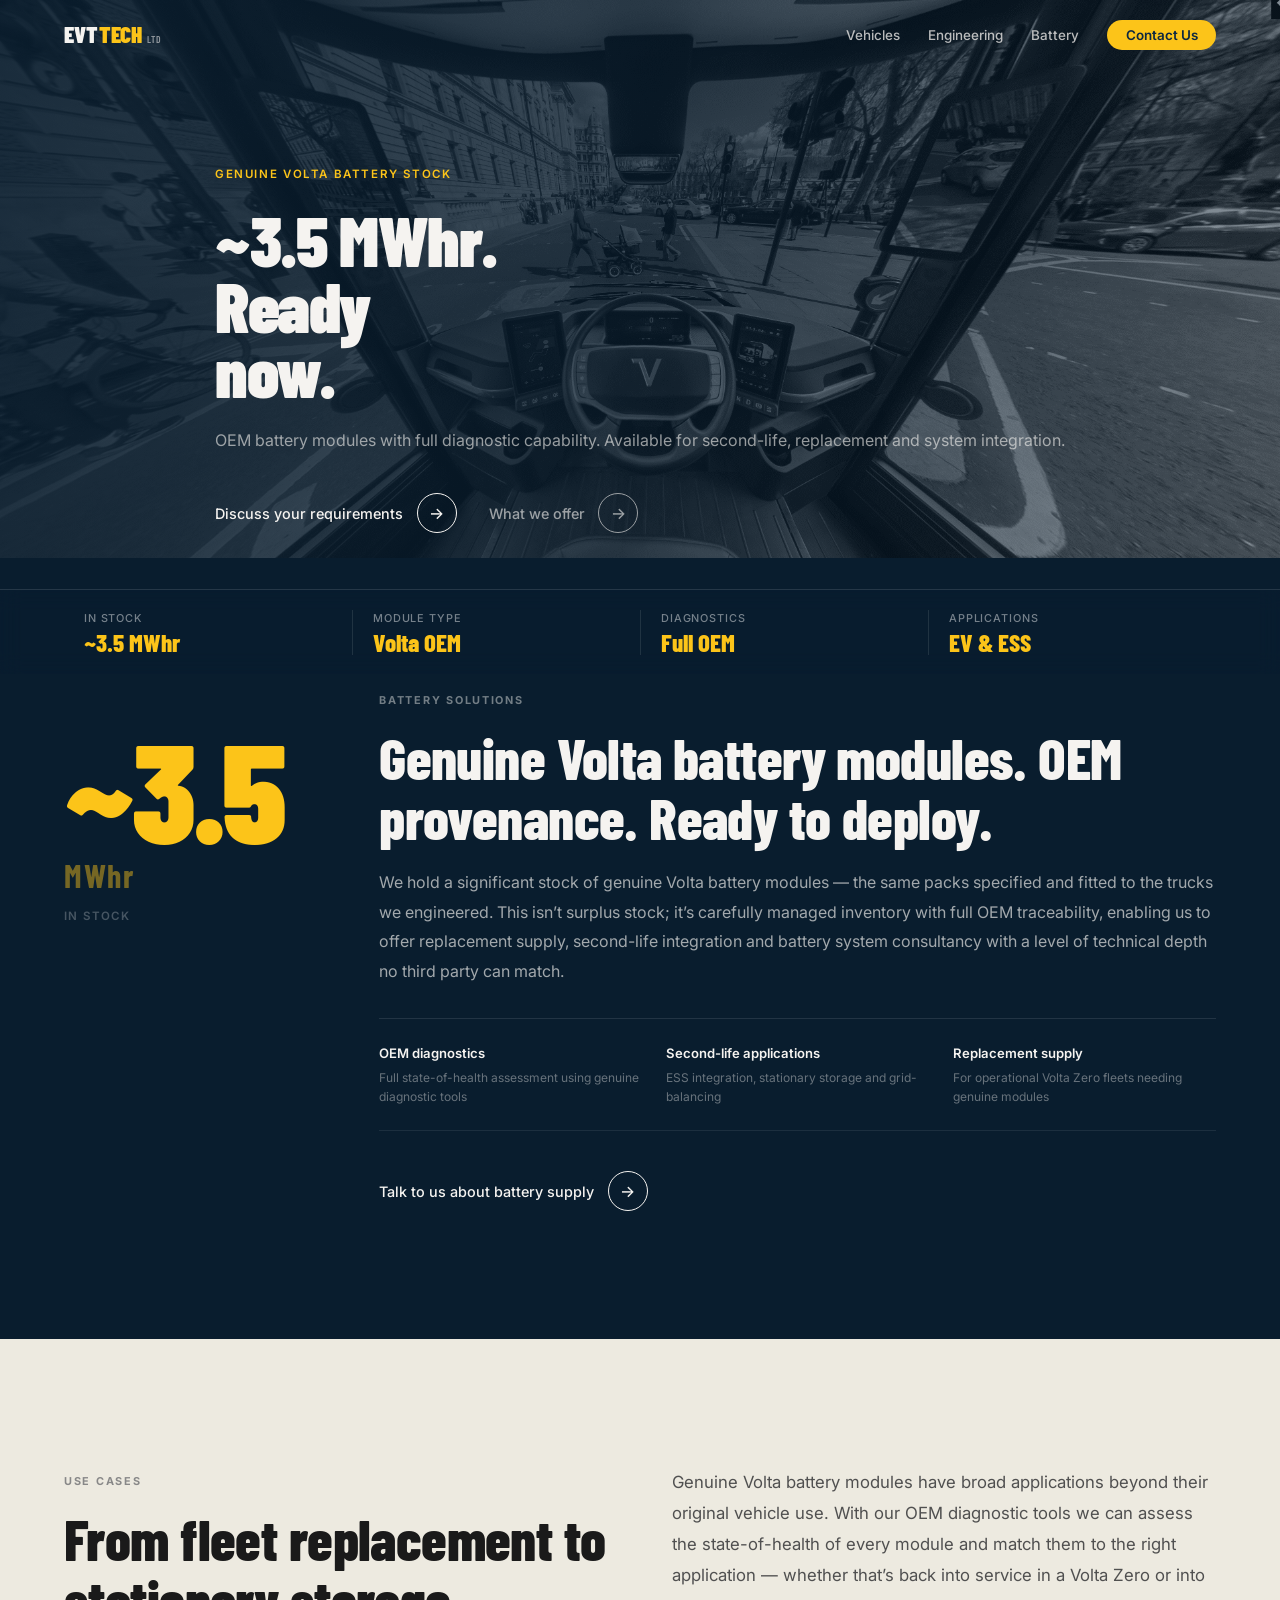
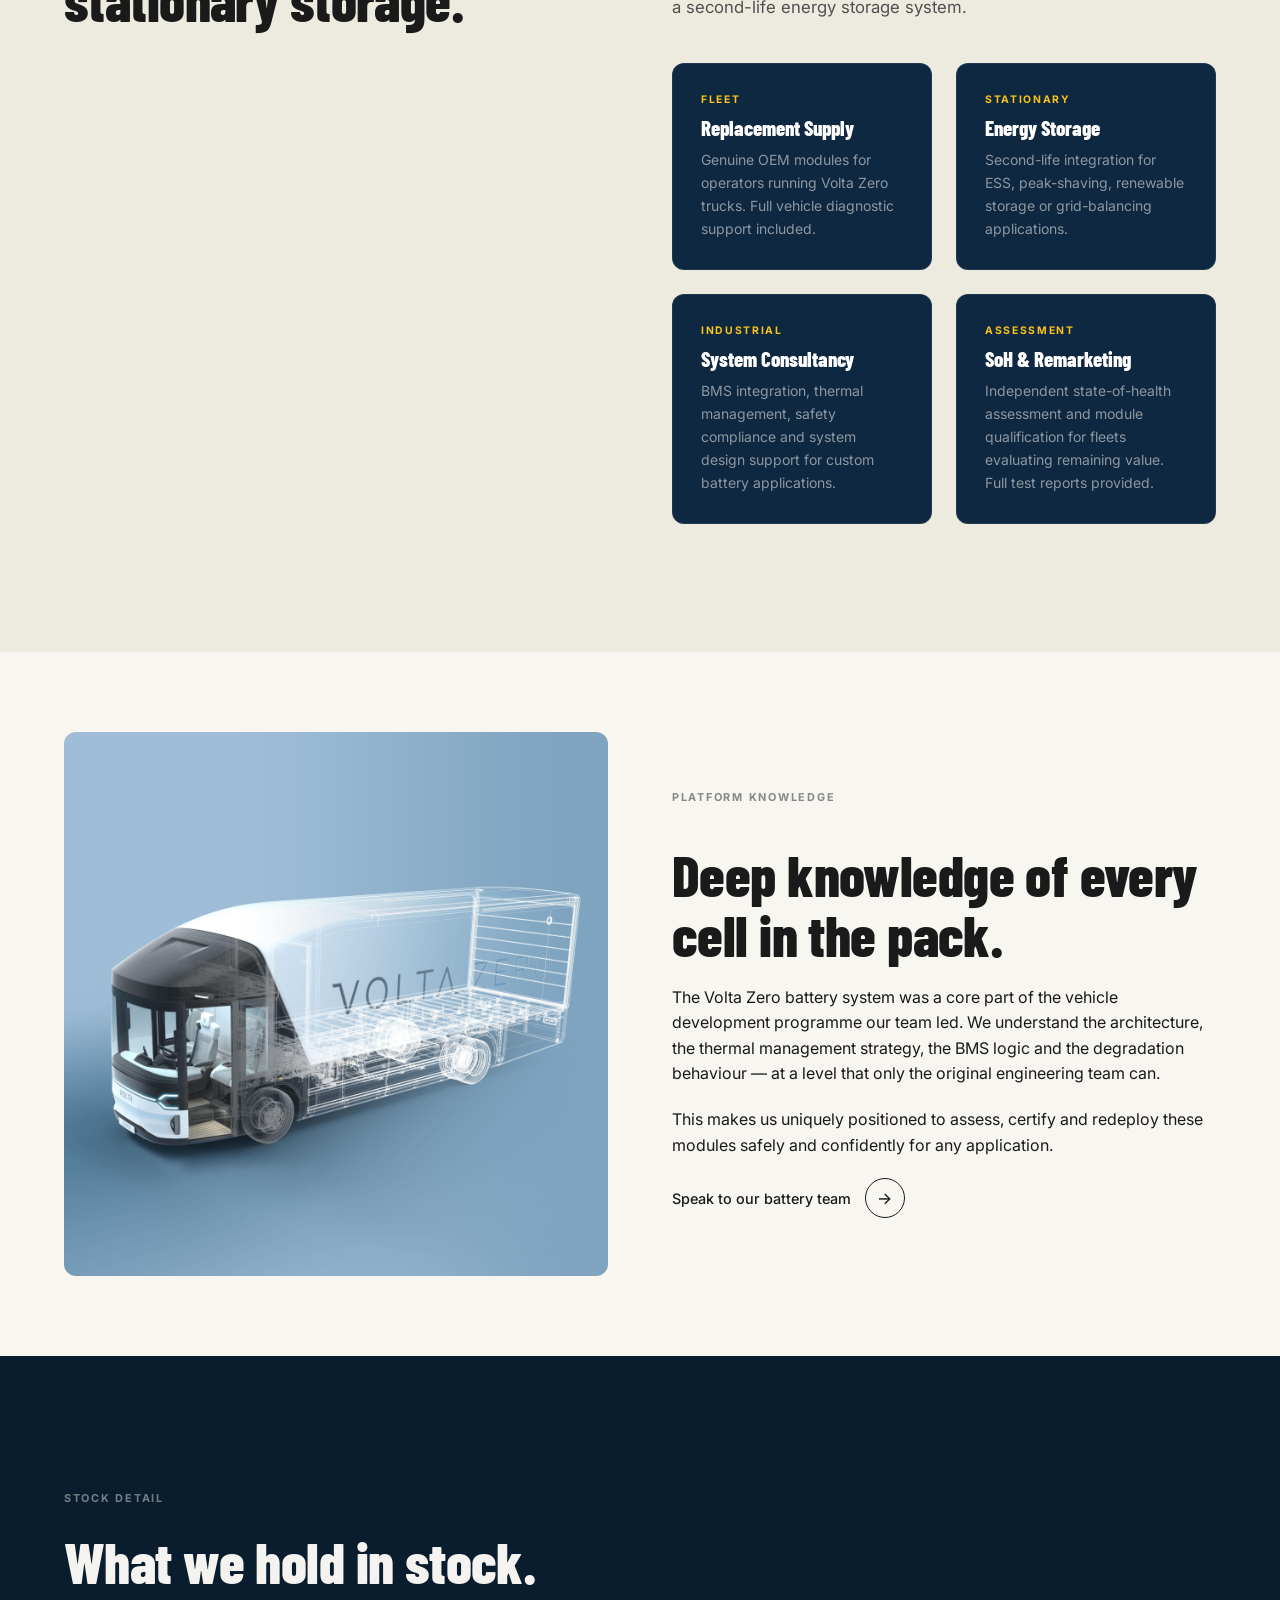
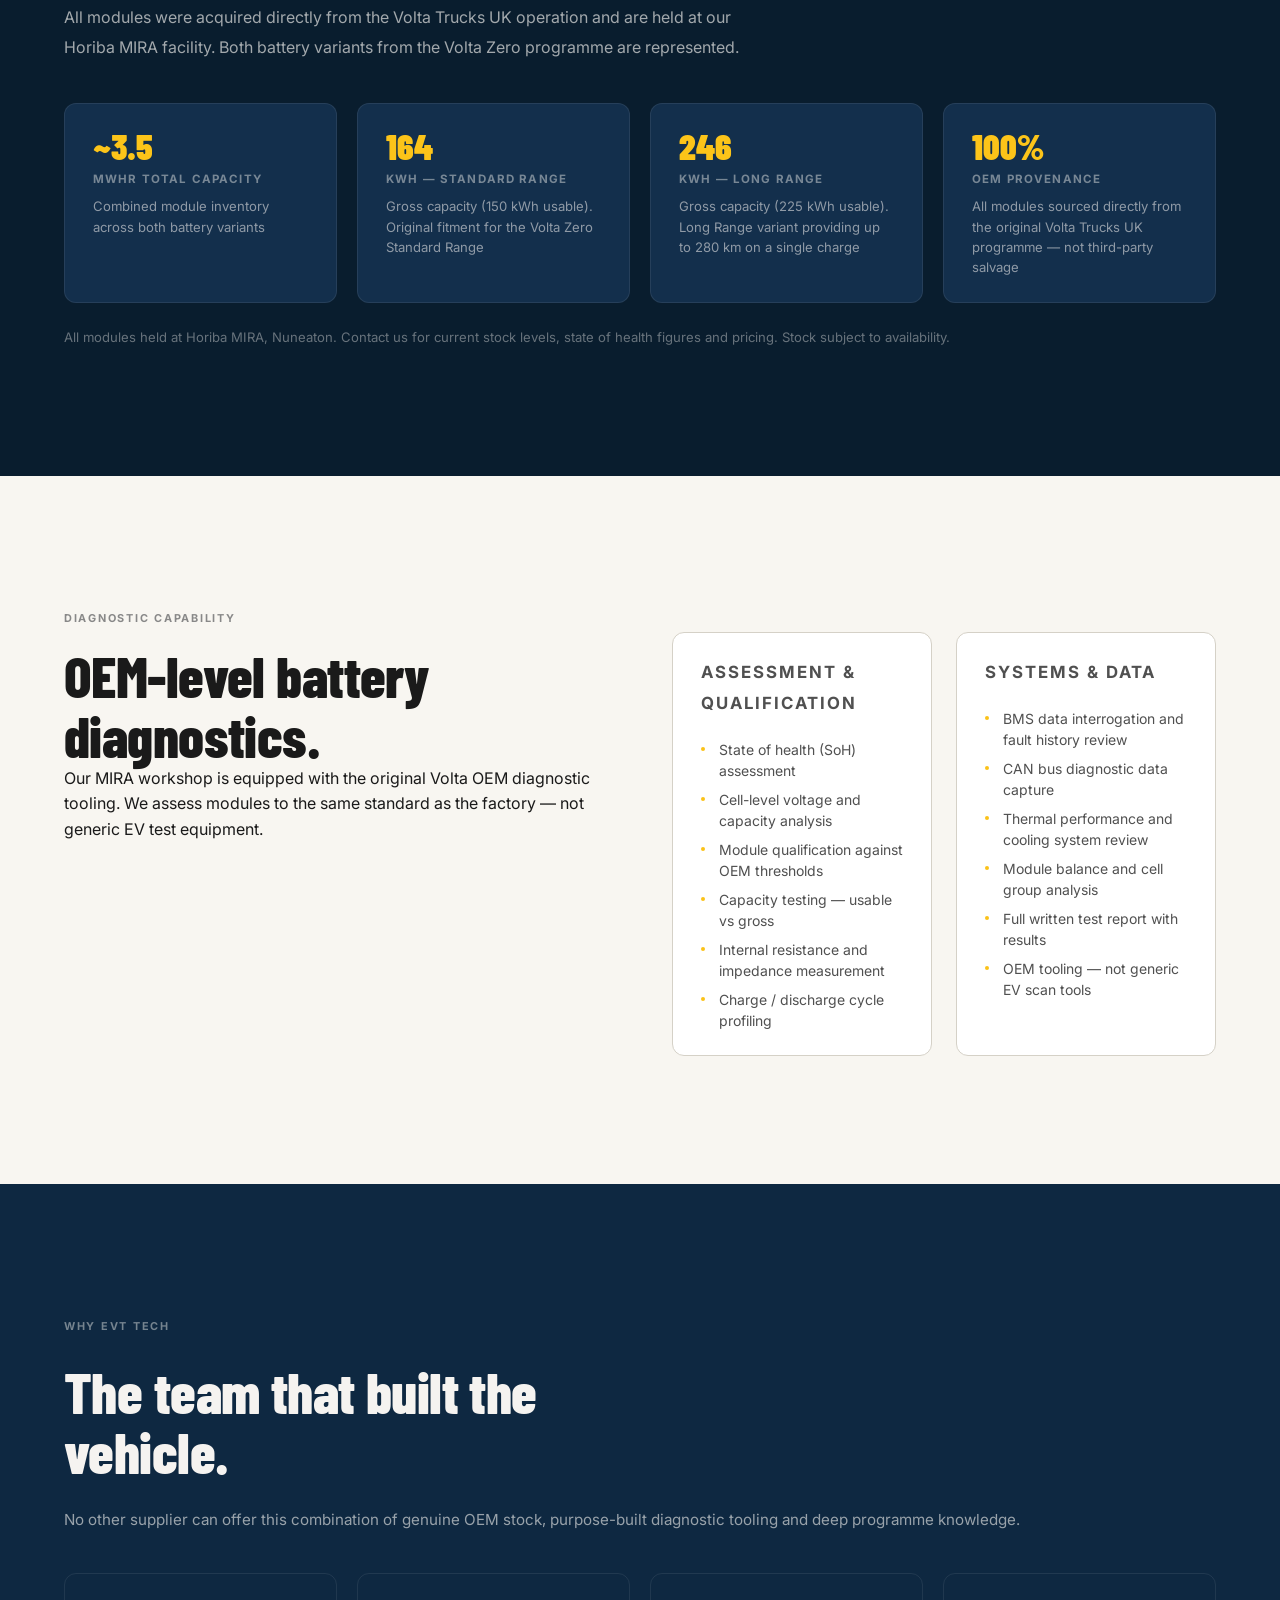
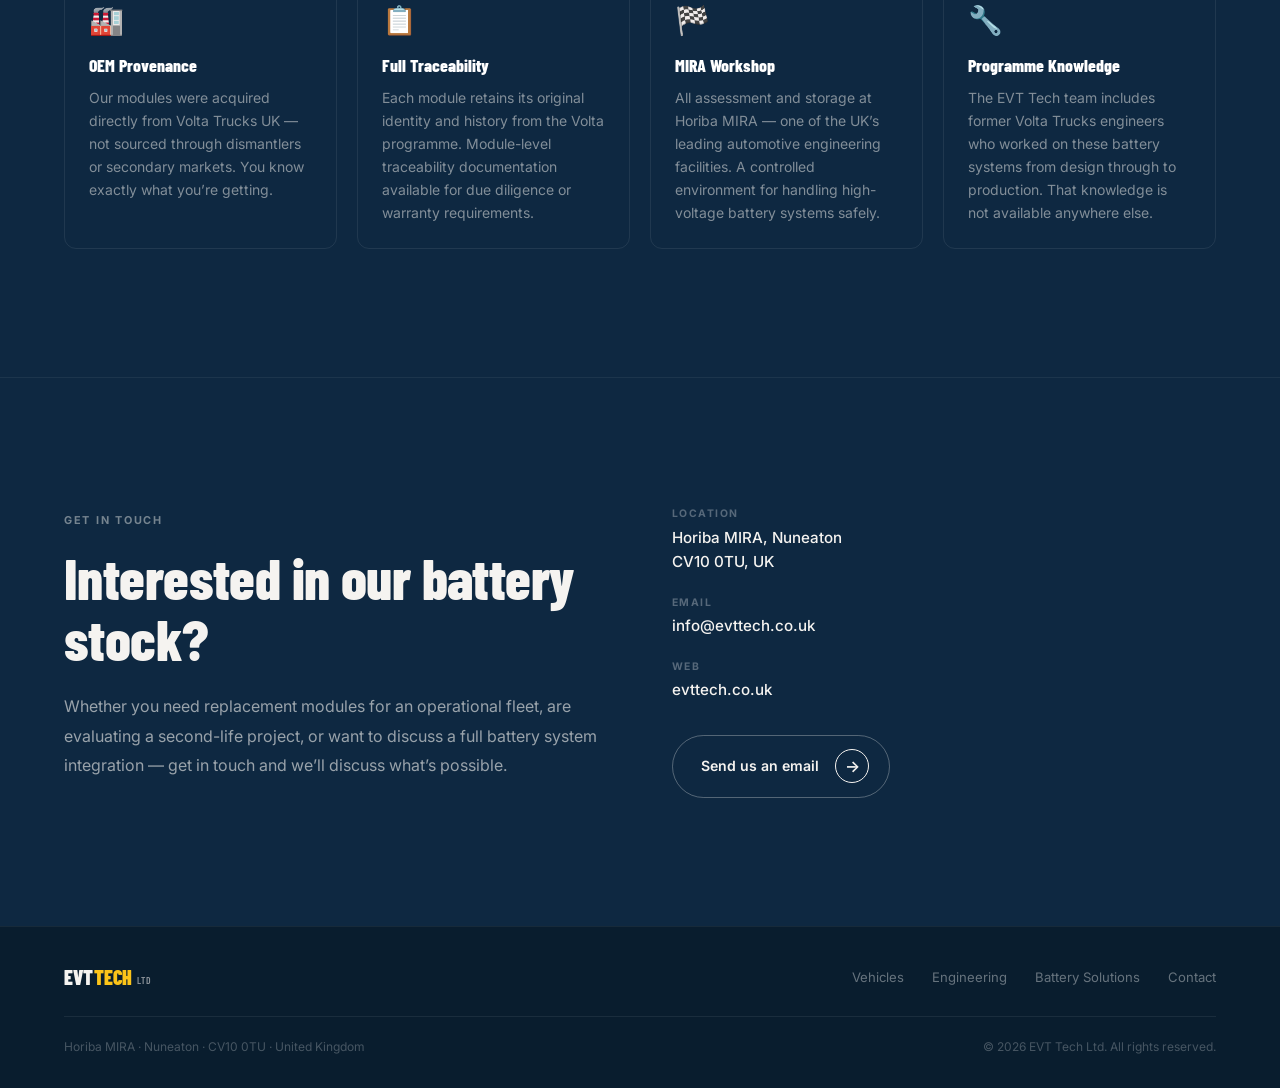
==== battery.html @ 679740e0 "Initial commit – EVT Tech website" ====
<!DOCTYPE html>
<html lang="en">
<head>
  <meta charset="UTF-8">
  <meta name="viewport" content="width=device-width, initial-scale=1.0">
  <title>Battery Solutions | EVT Tech Ltd</title>
  <meta name="description" content="~3.5 MWhr of genuine Volta battery module stock. OEM diagnostic capability for second-life, replacement supply and battery system consultancy.">
  <meta property="og:title" content="Battery Solutions | EVT Tech Ltd">
  <meta property="og:type" content="website">
  <link rel="canonical" href="https://evttech.co.uk/battery.html">
  <link rel="preconnect" href="https://fonts.googleapis.com">
  <link rel="preconnect" href="https://fonts.gstatic.com" crossorigin>
  <link href="https://fonts.googleapis.com/css2?family=Barlow+Condensed:ital,wght@0,600;0,700;0,800;0,900;1,700&family=Inter:wght@300;400;500;600&display=swap" rel="stylesheet">
  <link rel="stylesheet" href="css/styles.css">
  <style>
    /* Sub-page hero */
    .hero { height: 62vh; min-height: 420px; }
    .hero-title { font-size: clamp(2.2rem, 5.5vw, 4.5rem); }

    /* Application cards (second-life use cases) */
    .app-grid {
      display: grid;
      grid-template-columns: repeat(auto-fit, minmax(240px, 1fr));
      gap: 1.5rem;
      margin-top: 2.5rem;
    }
    .app-card {
      background: var(--navy);
      border: 1px solid rgba(255,255,255,0.08);
      border-radius: 12px;
      padding: 1.75rem;
      display: flex;
      flex-direction: column;
      gap: 0.5rem;
    }
    .app-card-tag {
      font-size: 0.65rem;
      font-weight: 700;
      letter-spacing: 0.16em;
      text-transform: uppercase;
      color: var(--gold);
    }
    .app-card-title {
      font-family: var(--font-display);
      font-size: 1.3rem;
      font-weight: 800;
      color: var(--white);
      line-height: 1.15;
    }
    .app-card-desc {
      font-size: 0.875rem;
      color: rgba(245,243,240,0.55);
      line-height: 1.65;
    }

    /* Transparent render section */
    .bat-render-section {
      background: var(--snow);
      padding: 5rem 0;
    }
    .bat-render-grid {
      display: grid;
      grid-template-columns: 1fr 1fr;
      gap: 4rem;
      align-items: center;
    }
    .bat-render-img {
      display: block;
      width: 100%;
      height: auto;
      border-radius: 12px;
    }
    .bat-render-content { display: flex; flex-direction: column; gap: 1.25rem; }
    @media (max-width: 900px) {
      .bat-render-grid { grid-template-columns: 1fr; gap: 2.5rem; }
    }
    /* Stock detail stats */
    .stock-stats { display: grid; grid-template-columns: repeat(auto-fit, minmax(200px, 1fr)); gap: 1.25rem; margin-top: 2.5rem; }
    .stock-stat { background: var(--navy-mid); border: 1px solid rgba(255,255,255,0.08); border-radius: 12px; padding: 1.5rem 1.75rem; }
    .stock-stat-num { font-family: var(--font-display); font-size: 2.25rem; font-weight: 900; color: var(--gold); line-height: 1; }
    .stock-stat-label { font-size: 0.72rem; font-weight: 700; text-transform: uppercase; letter-spacing: 0.1em; color: rgba(245,243,240,0.45); margin-top: 0.4rem; }
    .stock-stat-detail { font-size: 0.82rem; color: rgba(245,243,240,0.55); margin-top: 0.5rem; line-height: 1.55; }
    /* Diagnostics two-col */
    .diag-cols { display: grid; grid-template-columns: 1fr 1fr; gap: 1.5rem; margin-top: 1.75rem; }
    .diag-group { border: 1px solid var(--border-sand); border-radius: 12px; padding: 1.5rem 1.75rem; background: var(--white); }
    .diag-group-h { font-size: 0.7rem; font-weight: 700; text-transform: uppercase; letter-spacing: 0.12em; color: var(--gold-dark); margin-bottom: 0.85rem; }
    .diag-group ul { list-style: none; padding: 0; margin: 0; display: flex; flex-direction: column; gap: 0.5rem; }
    .diag-group ul li { font-size: 0.875rem; color: var(--mid); line-height: 1.5; padding-left: 1.1rem; position: relative; }
    .diag-group ul li::before { content: ''; position: absolute; left: 0; top: 0.56em; width: 4px; height: 4px; border-radius: 50%; background: var(--gold-dark); }
    /* Why EVT Tech battery */
    .why-bat-grid { display: grid; grid-template-columns: repeat(auto-fit, minmax(220px, 1fr)); gap: 1.25rem; margin-top: 2.5rem; }
    .why-bat-card { border: 1px solid rgba(255,255,255,0.08); border-radius: 12px; padding: 1.5rem; }
    .why-bat-icon { font-size: 1.75rem; margin-bottom: 0.5rem; }
    .why-bat-title { font-family: var(--font-display); font-size: 1.1rem; font-weight: 800; color: var(--white); margin-bottom: 0.4rem; }
    .why-bat-desc { font-size: 0.875rem; color: rgba(245,243,240,0.5); line-height: 1.65; }
    @media (max-width: 640px) { .diag-cols { grid-template-columns: 1fr; } }
  </style>
</head>
<body>

  <!-- NAVIGATION -->
  <nav class="nav" id="nav" role="navigation" aria-label="Main navigation">
    <div class="nav-inner">
      <a href="index.html" class="nav-logo" aria-label="EVT Tech Ltd home">
        <span class="logo-evt">EVT</span><span class="logo-tech">TECH</span><span class="logo-ltd">LTD</span>
      </a>
      <ul class="nav-links" id="navLinks" role="menubar">
        <li role="none"><a href="vehicles.html" role="menuitem">Vehicles</a></li>
        <li role="none"><a href="engineering.html" role="menuitem">Engineering</a></li>
        <li role="none"><a href="battery.html" role="menuitem" aria-current="page">Battery</a></li>
        <li role="none"><a href="#contact" class="nav-cta" role="menuitem">Contact Us</a></li>
      </ul>
      <button class="nav-toggle" id="navToggle" aria-label="Toggle navigation menu" aria-expanded="false" aria-controls="navLinks">
        <span></span><span></span><span></span>
      </button>
    </div>
  </nav>

  <!-- HERO -->
  <section class="hero" id="top" aria-label="Battery solutions">
    <div class="hero-media" aria-hidden="true">
      <img src="img/slide07_img33.png" alt="" class="hero-img">
      <div class="hero-overlay"></div>
    </div>
    <div class="hero-content">
      <div class="container">
        <p class="hero-eyebrow">Genuine Volta battery stock</p>
        <h1 class="hero-title">
          ~3.5 MWhr.<br>
          Ready<br>
          now.
        </h1>
        <p class="hero-sub">OEM battery modules with full diagnostic capability. Available for second-life, replacement and system integration.</p>
        <div class="hero-actions">
          <a href="#contact" class="arrow-link arrow-link--hero">
            <span class="arrow-link-label">Discuss your requirements</span>
            <span class="arrow-circ" aria-hidden="true">&#8594;</span>
          </a>
          <a href="#solutions" class="arrow-link arrow-link--hero arrow-link--ghost">
            <span class="arrow-link-label">What we offer</span>
            <span class="arrow-circ" aria-hidden="true">&#8594;</span>
          </a>
        </div>
      </div>
    </div>
    <div class="hero-bar" aria-label="Key figures">
      <div class="container">
        <dl class="hero-stats">
          <div class="hstat"><dt class="hstat-label">In stock</dt><dd class="hstat-value">~3.5 MWhr</dd></div>
          <div class="hstat"><dt class="hstat-label">Module type</dt><dd class="hstat-value">Volta OEM</dd></div>
          <div class="hstat"><dt class="hstat-label">Diagnostics</dt><dd class="hstat-value">Full OEM</dd></div>
          <div class="hstat"><dt class="hstat-label">Applications</dt><dd class="hstat-value">EV &amp; ESS</dd></div>
        </dl>
      </div>
    </div>
  </section>

  <!-- HEADLINE STAT -->
  <section class="bat-section" id="solutions" aria-label="Battery stock">
    <div class="container">
      <div class="bat-grid">

        <div class="bat-stat fade-up" aria-label="3.5 MWhr stock">
          <span class="bat-num">~3.5</span>
          <span class="bat-unit">MWhr</span>
          <span class="bat-sub">in stock</span>
        </div>

        <div class="bat-content fade-up" style="--delay:0.15s">
          <span class="tag tag--light">Battery Solutions</span>
          <h2 class="display-h display-h--light">Genuine Volta battery modules. OEM provenance. Ready to deploy.</h2>
          <p class="bat-desc">We hold a significant stock of genuine Volta battery modules &mdash; the same packs specified and fitted to the trucks we engineered. This isn&rsquo;t surplus stock; it&rsquo;s carefully managed inventory with full OEM traceability, enabling us to offer replacement supply, second-life integration and battery system consultancy with a level of technical depth no third party can match.</p>

          <div class="bat-features">
            <div class="bat-feat">
              <span class="bat-feat-title">OEM diagnostics</span>
              <span class="bat-feat-desc">Full state-of-health assessment using genuine diagnostic tools</span>
            </div>
            <div class="bat-feat">
              <span class="bat-feat-title">Second-life applications</span>
              <span class="bat-feat-desc">ESS integration, stationary storage and grid-balancing</span>
            </div>
            <div class="bat-feat">
              <span class="bat-feat-title">Replacement supply</span>
              <span class="bat-feat-desc">For operational Volta Zero fleets needing genuine modules</span>
            </div>
          </div>

          <a href="#contact" class="arrow-link arrow-link--light">
            <span class="arrow-link-label">Talk to us about battery supply</span>
            <span class="arrow-circ" aria-hidden="true">&#8594;</span>
          </a>
        </div>

      </div>
    </div>
  </section>

  <!-- APPLICATION AREAS -->
  <section class="intro-section" aria-label="Application areas">
    <div class="container">
      <div class="intro-grid">
        <div class="intro-left fade-up">
          <span class="tag">Use cases</span>
          <h2 class="display-h">From fleet replacement to stationary storage.</h2>
        </div>
        <div class="intro-right fade-up" style="--delay:0.15s">
          <p>Genuine Volta battery modules have broad applications beyond their original vehicle use. With our OEM diagnostic tools we can assess the state-of-health of every module and match them to the right application &mdash; whether that&rsquo;s back into service in a Volta Zero or into a second-life energy storage system.</p>
          <div class="app-grid">
            <div class="app-card">
              <span class="app-card-tag">Fleet</span>
              <span class="app-card-title">Replacement Supply</span>
              <span class="app-card-desc">Genuine OEM modules for operators running Volta Zero trucks. Full vehicle diagnostic support included.</span>
            </div>
            <div class="app-card">
              <span class="app-card-tag">Stationary</span>
              <span class="app-card-title">Energy Storage</span>
              <span class="app-card-desc">Second-life integration for ESS, peak-shaving, renewable storage or grid-balancing applications.</span>
            </div>
            <div class="app-card">
              <span class="app-card-tag">Industrial</span>
              <span class="app-card-title">System Consultancy</span>
              <span class="app-card-desc">BMS integration, thermal management, safety compliance and system design support for custom battery applications.</span>
            </div>
            <div class="app-card">
              <span class="app-card-tag">Assessment</span>
              <span class="app-card-title">SoH &amp; Remarketing</span>
              <span class="app-card-desc">Independent state-of-health assessment and module qualification for fleets evaluating remaining value. Full test reports provided.</span>
            </div>
          </div>
        </div>
      </div>
    </div>
  </section>

  <!-- OEM RENDER SECTION -->
  <section class="bat-render-section" aria-label="Volta Zero platform">
    <div class="container">
      <div class="bat-render-grid">
        <div class="fade-up">
          <img src="img/Volta_transparent.jpg"
               alt="Volta Zero transparent render showing chassis and battery architecture"
               class="bat-render-img">
        </div>
        <div class="bat-render-content fade-up" style="--delay:0.2s">
          <span class="tag">Platform knowledge</span>
          <h2 class="display-h">Deep knowledge of every cell in the pack.</h2>
          <p>The Volta Zero battery system was a core part of the vehicle development programme our team led. We understand the architecture, the thermal management strategy, the BMS logic and the degradation behaviour &mdash; at a level that only the original engineering team can.</p>
          <p>This makes us uniquely positioned to assess, certify and redeploy these modules safely and confidently for any application.</p>
          <a href="#contact" class="arrow-link">
            <span class="arrow-link-label">Speak to our battery team</span>
            <span class="arrow-circ" aria-hidden="true">&#8594;</span>
          </a>
        </div>
      </div>
    </div>
  </section>

  <!-- STOCK DETAIL -->
  <section class="bat-section" aria-label="Battery stock detail">
    <div class="container">
      <span class="tag tag--light" style="display:inline-block;margin-bottom:1.5rem;">Stock detail</span>
      <h2 class="display-h display-h--light" style="max-width:600px;">What we hold in stock.</h2>
      <p class="bat-desc" style="max-width:680px;margin-top:0.75rem;">All modules were acquired directly from the Volta Trucks UK operation and are held at our Horiba MIRA facility. Both battery variants from the Volta Zero programme are represented.</p>
      <div class="stock-stats fade-up">
        <div class="stock-stat">
          <div class="stock-stat-num">~3.5</div>
          <div class="stock-stat-label">MWhr Total Capacity</div>
          <div class="stock-stat-detail">Combined module inventory across both battery variants</div>
        </div>
        <div class="stock-stat">
          <div class="stock-stat-num">164</div>
          <div class="stock-stat-label">kWh &mdash; Standard Range</div>
          <div class="stock-stat-detail">Gross capacity (150 kWh usable). Original fitment for the Volta Zero Standard Range</div>
        </div>
        <div class="stock-stat">
          <div class="stock-stat-num">246</div>
          <div class="stock-stat-label">kWh &mdash; Long Range</div>
          <div class="stock-stat-detail">Gross capacity (225 kWh usable). Long Range variant providing up to 280 km on a single charge</div>
        </div>
        <div class="stock-stat">
          <div class="stock-stat-num">100%</div>
          <div class="stock-stat-label">OEM Provenance</div>
          <div class="stock-stat-detail">All modules sourced directly from the original Volta Trucks UK programme &mdash; not third-party salvage</div>
        </div>
      </div>
      <p style="margin-top:1.5rem;font-size:0.82rem;color:rgba(245,243,240,0.4);">All modules held at Horiba MIRA, Nuneaton. Contact us for current stock levels, state of health figures and pricing. Stock subject to availability.</p>
    </div>
  </section>

  <!-- OEM DIAGNOSTICS -->
  <section class="eng-section" aria-label="OEM diagnostic capability">
    <div class="container">
      <div class="intro-grid">
        <div class="intro-left fade-up">
          <span class="tag">Diagnostic capability</span>
          <h2 class="display-h">OEM-level battery diagnostics.</h2>
          <p>Our MIRA workshop is equipped with the original Volta OEM diagnostic tooling. We assess modules to the same standard as the factory &mdash; not generic EV test equipment.</p>
        </div>
        <div class="intro-right fade-up" style="--delay:0.15s">
          <div class="diag-cols">
            <div class="diag-group">
              <p class="diag-group-h">Assessment &amp; Qualification</p>
              <ul>
                <li>State of health (SoH) assessment</li>
                <li>Cell-level voltage and capacity analysis</li>
                <li>Module qualification against OEM thresholds</li>
                <li>Capacity testing &mdash; usable vs gross</li>
                <li>Internal resistance and impedance measurement</li>
                <li>Charge / discharge cycle profiling</li>
              </ul>
            </div>
            <div class="diag-group">
              <p class="diag-group-h">Systems &amp; Data</p>
              <ul>
                <li>BMS data interrogation and fault history review</li>
                <li>CAN bus diagnostic data capture</li>
                <li>Thermal performance and cooling system review</li>
                <li>Module balance and cell group analysis</li>
                <li>Full written test report with results</li>
                <li>OEM tooling &mdash; not generic EV scan tools</li>
              </ul>
            </div>
          </div>
        </div>
      </div>
    </div>
  </section>

  <!-- WHY EVT TECH -->
  <section class="truck-section" aria-label="Why EVT Tech for battery">
    <div class="container">
      <div class="fade-up">
        <span class="tag tag--light">Why EVT Tech</span>
        <h2 class="display-h display-h--light" style="max-width:600px;margin-top:0.5rem;">The team that built the vehicle.</h2>
        <p class="truck-intro">No other supplier can offer this combination of genuine OEM stock, purpose-built diagnostic tooling and deep programme knowledge.</p>
      </div>
      <div class="why-bat-grid fade-up" style="--delay:0.15s">
        <div class="why-bat-card">
          <div class="why-bat-icon" aria-hidden="true">&#127981;</div>
          <div class="why-bat-title">OEM Provenance</div>
          <p class="why-bat-desc">Our modules were acquired directly from Volta Trucks UK &mdash; not sourced through dismantlers or secondary markets. You know exactly what you&rsquo;re getting.</p>
        </div>
        <div class="why-bat-card">
          <div class="why-bat-icon" aria-hidden="true">&#128203;</div>
          <div class="why-bat-title">Full Traceability</div>
          <p class="why-bat-desc">Each module retains its original identity and history from the Volta programme. Module-level traceability documentation available for due diligence or warranty requirements.</p>
        </div>
        <div class="why-bat-card">
          <div class="why-bat-icon" aria-hidden="true">&#127937;</div>
          <div class="why-bat-title">MIRA Workshop</div>
          <p class="why-bat-desc">All assessment and storage at Horiba MIRA &mdash; one of the UK&rsquo;s leading automotive engineering facilities. A controlled environment for handling high-voltage battery systems safely.</p>
        </div>
        <div class="why-bat-card">
          <div class="why-bat-icon" aria-hidden="true">&#128295;</div>
          <div class="why-bat-title">Programme Knowledge</div>
          <p class="why-bat-desc">The EVT Tech team includes former Volta Trucks engineers who worked on these battery systems from design through to production. That knowledge is not available anywhere else.</p>
        </div>
      </div>
    </div>
  </section>

  <!-- CONTACT -->
  <section class="contact-section" id="contact" aria-label="Contact">
    <div class="container">
      <div class="contact-grid">
        <div class="contact-left fade-up">
          <span class="tag tag--light">Get in touch</span>
          <h2 class="display-h display-h--light">Interested in our battery stock?</h2>
          <p class="contact-sub">Whether you need replacement modules for an operational fleet, are evaluating a second-life project, or want to discuss a full battery system integration &mdash; get in touch and we&rsquo;ll discuss what&rsquo;s possible.</p>
        </div>
        <div class="contact-right fade-up" style="--delay:0.15s">
          <div class="contact-details">
            <div class="cdetail">
              <span class="cdetail-label">Location</span>
              <span class="cdetail-value">Horiba MIRA, Nuneaton<br>CV10 0TU, UK</span>
            </div>
            <div class="cdetail">
              <span class="cdetail-label">Email</span>
              <a href="mailto:info@evttech.co.uk" class="cdetail-value cdetail-link">info@evttech.co.uk</a>
            </div>
            <div class="cdetail">
              <span class="cdetail-label">Web</span>
              <a href="https://evttech.co.uk" class="cdetail-value cdetail-link">evttech.co.uk</a>
            </div>
          </div>
          <a href="mailto:info@evttech.co.uk" class="btn-outline">
            Send us an email
            <span class="arrow-circ" aria-hidden="true">&#8594;</span>
          </a>
        </div>
      </div>
    </div>
  </section>

  <!-- FOOTER -->
  <footer class="footer" role="contentinfo">
    <div class="container">
      <div class="footer-top">
        <a href="index.html" class="nav-logo footer-brand" aria-label="EVT Tech Ltd home">
          <span class="logo-evt">EVT</span><span class="logo-tech">TECH</span><span class="logo-ltd">LTD</span>
        </a>
        <nav class="footer-nav" aria-label="Footer navigation">
          <a href="vehicles.html">Vehicles</a>
          <a href="engineering.html">Engineering</a>
          <a href="battery.html">Battery Solutions</a>
          <a href="#contact">Contact</a>
        </nav>
      </div>
      <div class="footer-bottom">
        <p class="footer-addr">Horiba MIRA &middot; Nuneaton &middot; CV10 0TU &middot; United Kingdom</p>
        <p class="footer-copy">&copy; 2026 EVT Tech Ltd. All rights reserved.</p>
      </div>
    </div>
  </footer>

  <script src="js/main.js"></script>
</body>
</html>
---- css/styles.css ----
/* ============================================================
   EVT Tech Ltd — Falkenklev-Inspired Design
   Warm sand palette · Bold condensed headings · Clean layout
   ============================================================ */

/* ---- Design Tokens ---- */
:root {
  --sand:          #EDEAE0;
  --snow:          #F8F6F1;
  --white:         #FFFFFF;
  --navy:          #0E2841;
  --navy-deep:     #091D2E;
  --navy-mid:      #132f4c;
  --gold:          #FCC419;
  --gold-dark:     #FBC218;
  --charcoal:      #1A1A1A;
  --mid:           #505050;
  --muted:         #888;
  --light:         #F5F3F0;
  --border-sand:   #D5D1C7;
  --border-navy:   rgba(255, 255, 255, 0.1);

  --font-display:  'Barlow Condensed', sans-serif;
  --font-body:     'Inter', system-ui, -apple-system, sans-serif;

  --ease:          0.3s ease;
  --ease-med:      0.5s ease;

  --max-w:         1400px;
  --gutter:        clamp(1.5rem, 5vw, 4.5rem);
  --section-pad:   clamp(5rem, 10vw, 9rem);
}

/* ---- Reset ---- */
*, *::before, *::after {
  box-sizing: border-box;
  margin: 0;
  padding: 0;
}

/* ---- Base ---- */
html {
  scroll-behavior: smooth;
  font-size: 16px;
  -webkit-text-size-adjust: 100%;
}

body {
  font-family: var(--font-body);
  background: var(--sand);
  color: var(--charcoal);
  line-height: 1.6;
  overflow-x: hidden;
  -webkit-font-smoothing: antialiased;
  -moz-osx-font-smoothing: grayscale;
}

img { max-width: 100%; display: block; }
a { color: inherit; text-decoration: none; }
ul { list-style: none; }

/* ---- Container ---- */
.container {
  max-width: var(--max-w);
  margin: 0 auto;
  padding: 0 var(--gutter);
}

/* ---- Display Heading ---- */
.display-h {
  font-family: var(--font-display);
  font-size: clamp(2.4rem, 4.5vw, 4.2rem);
  font-weight: 800;
  line-height: 1.05;
  letter-spacing: -0.01em;
  color: var(--charcoal);
}
.display-h--light { color: var(--light); }

/* ---- Section Tag ---- */
.tag {
  display: inline-block;
  font-family: var(--font-body);
  font-size: 0.68rem;
  font-weight: 700;
  letter-spacing: 0.16em;
  text-transform: uppercase;
  color: var(--muted);
  margin-bottom: 1.1rem;
}
.tag--light { color: rgba(245, 243, 240, 0.45); }

/* ---- Arrow Circle CTA ---- */
.arrow-circ {
  display: inline-flex;
  align-items: center;
  justify-content: center;
  width: 40px;
  height: 40px;
  border-radius: 50%;
  border: 1.5px solid currentColor;
  font-size: 1rem;
  flex-shrink: 0;
  transition: background var(--ease), color var(--ease), border-color var(--ease);
  line-height: 1;
}
.arrow-circ--gold {
  background: var(--gold);
  border-color: var(--gold);
  color: var(--navy);
}

/* ---- Arrow Link ---- */
.arrow-link {
  display: inline-flex;
  align-items: center;
  gap: 0.85rem;
  font-size: 0.9rem;
  font-weight: 500;
  color: var(--charcoal);
  transition: gap var(--ease);
}
.arrow-link:hover { gap: 1.3rem; }
.arrow-link:hover .arrow-circ {
  background: var(--charcoal);
  color: var(--light);
  border-color: var(--charcoal);
}
.arrow-link--light { color: var(--light); }
.arrow-link--light:hover .arrow-circ {
  background: var(--light);
  color: var(--navy);
  border-color: var(--light);
}
.arrow-link--hero { color: var(--light); }
.arrow-link--hero:hover .arrow-circ {
  background: var(--light);
  color: var(--navy);
  border-color: var(--light);
}
.arrow-link--ghost { opacity: 0.6; }
.arrow-link--ghost:hover { opacity: 1; }

/* ---- Solid Button ---- */
.btn-solid {
  display: inline-flex;
  align-items: center;
  gap: 1rem;
  background: var(--light);
  color: var(--navy);
  font-weight: 600;
  font-size: 0.88rem;
  padding: 0.85rem 1.25rem 0.85rem 1.75rem;
  border-radius: 100px;
  transition: background var(--ease);
  border: none;
  cursor: pointer;
}
.btn-solid:hover { background: var(--snow); }
.btn-solid .arrow-circ {
  background: var(--gold);
  border-color: var(--gold);
  color: var(--navy);
  width: 34px;
  height: 34px;
}
.btn-solid:hover .arrow-circ { background: var(--gold-dark); border-color: var(--gold-dark); }

/* ---- Outline Button ---- */
.btn-outline {
  display: inline-flex;
  align-items: center;
  gap: 1rem;
  color: var(--light);
  font-weight: 600;
  font-size: 0.88rem;
  padding: 0.85rem 1.25rem 0.85rem 1.75rem;
  border-radius: 100px;
  border: 1.5px solid rgba(245, 243, 240, 0.3);
  transition: border-color var(--ease), background var(--ease);
  cursor: pointer;
}
.btn-outline:hover { border-color: var(--light); background: rgba(255,255,255,0.06); }
.btn-outline .arrow-circ { width: 34px; height: 34px; color: var(--light); }
.btn-outline:hover .arrow-circ { background: var(--light); color: var(--navy); border-color: var(--light); }

/* ====================================================
   NAVIGATION
   ==================================================== */
.nav {
  position: fixed;
  top: 0;
  left: 0;
  right: 0;
  z-index: 100;
  transition: background var(--ease), box-shadow var(--ease);
}
.nav.scrolled {
  background: rgba(248, 246, 241, 0.96);
  backdrop-filter: blur(12px);
  -webkit-backdrop-filter: blur(12px);
  box-shadow: 0 1px 0 var(--border-sand);
}

.nav-inner {
  max-width: var(--max-w);
  margin: 0 auto;
  padding: 0 var(--gutter);
  display: flex;
  align-items: center;
  justify-content: space-between;
  height: 70px;
}

.nav-logo {
  display: flex;
  align-items: baseline;
  gap: 0.1rem;
  font-family: var(--font-display);
  font-weight: 900;
  font-size: 1.45rem;
  letter-spacing: -0.01em;
  line-height: 1;
  color: var(--light);
  transition: color var(--ease);
}
.nav.scrolled .nav-logo { color: var(--navy); }
.logo-evt { color: inherit; }
.logo-tech { color: var(--gold); }
.logo-ltd {
  font-size: 0.6rem;
  font-weight: 600;
  letter-spacing: 0.1em;
  color: rgba(245, 243, 240, 0.55);
  align-self: flex-end;
  padding-bottom: 0.2em;
  margin-left: 0.2rem;
}
.nav.scrolled .logo-ltd { color: var(--muted); }

.nav-links {
  display: flex;
  align-items: center;
  gap: 1.75rem;
}
.nav-links a {
  font-size: 0.84rem;
  font-weight: 500;
  color: rgba(245, 243, 240, 0.75);
  transition: color var(--ease);
}
.nav-links a:hover { color: var(--light); }
.nav.scrolled .nav-links a { color: var(--mid); }
.nav.scrolled .nav-links a:hover { color: var(--charcoal); }

.nav-links .nav-cta {
  background: var(--gold);
  color: var(--navy) !important;
  padding: 0.45rem 1.15rem;
  border-radius: 100px;
  font-weight: 600;
  transition: background var(--ease);
}
.nav-links .nav-cta:hover { background: var(--gold-dark) !important; }

.nav-toggle {
  display: none;
  flex-direction: column;
  gap: 5px;
  background: none;
  border: none;
  cursor: pointer;
  padding: 4px;
}
.nav-toggle span {
  display: block;
  width: 22px;
  height: 2px;
  background: var(--light);
  border-radius: 2px;
  transition: transform var(--ease), opacity var(--ease);
}
.nav.scrolled .nav-toggle span { background: var(--charcoal); }

/* ====================================================
   HERO
   ==================================================== */
.hero {
  position: relative;
  min-height: 100vh;
  display: flex;
  flex-direction: column;
}

.hero-media {
  position: absolute;
  inset: 0;
  overflow: hidden;
}
.hero-img {
  width: 100%;
  height: 100%;
  object-fit: cover;
  object-position: center 25%;
  filter: grayscale(15%) contrast(1.08);
}
.hero-overlay {
  position: absolute;
  inset: 0;
  background: linear-gradient(
    105deg,
    rgba(9, 29, 46, 0.92) 0%,
    rgba(9, 29, 46, 0.78) 45%,
    rgba(9, 29, 46, 0.45) 100%
  );
}

.hero-content {
  position: relative;
  flex: 1;
  display: flex;
  align-items: flex-end;
  padding-bottom: 3.5rem;
  padding-top: 10rem;
}

.hero-eyebrow {
  display: inline-block;
  font-size: 0.72rem;
  font-weight: 600;
  letter-spacing: 0.14em;
  text-transform: uppercase;
  color: var(--gold);
  margin-bottom: 1.5rem;
}

.hero-title {
  font-family: var(--font-display);
  font-size: clamp(3.8rem, 9vw, 8.5rem);
  font-weight: 900;
  line-height: 0.93;
  letter-spacing: -0.02em;
  color: var(--light);
  margin-bottom: 1.5rem;
}

.hero-sub {
  font-size: 1rem;
  color: rgba(245, 243, 240, 0.6);
  font-weight: 400;
  margin-bottom: 2.5rem;
}

.hero-actions {
  display: flex;
  align-items: center;
  gap: 2rem;
  flex-wrap: wrap;
}

.hero-bar {
  position: relative;
  z-index: 1;
  border-top: 1px solid rgba(255, 255, 255, 0.12);
  background: rgba(9, 29, 46, 0.65);
  backdrop-filter: blur(10px);
  -webkit-backdrop-filter: blur(10px);
  padding: 1.2rem 0;
}

.hero-stats {
  display: grid;
  grid-template-columns: repeat(4, 1fr);
  gap: 0;
}
.hstat {
  padding: 0 1.25rem;
  border-left: 1px solid rgba(255, 255, 255, 0.1);
  display: flex;
  flex-direction: column;
  gap: 0.2rem;
}
.hstat:first-child { border-left: none; }
.hstat-value {
  font-family: var(--font-display);
  font-size: 1.55rem;
  font-weight: 800;
  color: var(--gold);
  line-height: 1;
}
.hstat-label {
  font-size: 0.68rem;
  font-weight: 500;
  text-transform: uppercase;
  letter-spacing: 0.08em;
  color: rgba(255, 255, 255, 0.45);
}

/* ====================================================
   INTRO / ABOUT
   ==================================================== */
.intro-section {
  background: var(--sand);
  padding: var(--section-pad) 0;
}
.intro-grid {
  display: grid;
  grid-template-columns: 1fr 1fr;
  gap: 4rem;
  align-items: start;
}
.intro-right p {
  font-size: 1.05rem;
  color: var(--mid);
  line-height: 1.85;
  margin-bottom: 1.25rem;
}
.intro-bold {
  font-weight: 600;
  color: var(--charcoal) !important;
  font-size: 1.05rem;
  margin-bottom: 2rem !important;
}

/* ====================================================
   SERVICES TILES
   ==================================================== */
.services-section {
  background: var(--snow);
  padding-bottom: clamp(3rem, 6vw, 6rem);
}
.services-grid {
  display: grid;
  grid-template-columns: repeat(3, 1fr);
  border-top: 1.5px solid var(--border-sand);
  border-bottom: 1.5px solid var(--border-sand);
}
.stile {
  display: block;
  border-right: 1.5px solid var(--border-sand);
  background: var(--snow);
  transition: background var(--ease);
}
.stile:last-child { border-right: none; }
.stile:hover { background: var(--sand); }
.stile--gold { background: var(--navy); }
.stile--gold:hover { background: var(--navy-mid); }

.stile-inner {
  padding: clamp(2rem, 4vw, 3.5rem);
  min-height: 340px;
  display: flex;
  flex-direction: column;
}
.stile-num {
  font-family: var(--font-display);
  font-size: 0.78rem;
  font-weight: 700;
  letter-spacing: 0.1em;
  color: var(--muted);
  margin-bottom: auto;
}
.stile--gold .stile-num { color: rgba(255,255,255,0.3); }

.stile-body { padding-top: 2rem; }
.stile-title {
  font-family: var(--font-display);
  font-size: clamp(1.8rem, 2.8vw, 2.4rem);
  font-weight: 800;
  line-height: 1.1;
  color: var(--charcoal);
  margin-bottom: 0.8rem;
}
.stile--gold .stile-title { color: var(--light); }

.stile-desc {
  font-size: 0.88rem;
  color: var(--mid);
  line-height: 1.75;
  margin-bottom: 1.5rem;
}
.stile--gold .stile-desc { color: rgba(245, 243, 240, 0.6); }

.stile-arrow {
  width: 36px;
  height: 36px;
  font-size: 0.88rem;
  color: var(--charcoal);
}
.stile--gold .stile-arrow { color: var(--gold); }
.stile:not(.stile--gold):hover .stile-arrow {
  background: var(--navy);
  color: var(--light);
  border-color: var(--navy);
}
.stile--gold:hover .stile-arrow {
  background: var(--gold);
  border-color: var(--gold);
  color: var(--navy);
}

/* ====================================================
   VOLTA ZERO FEATURE
   ==================================================== */
.truck-section {
  background: var(--navy);
  padding: var(--section-pad) 0;
  overflow: hidden;
}
.truck-grid {
  display: grid;
  grid-template-columns: 1fr 1fr;
  gap: 5rem;
  align-items: center;
}
.truck-intro {
  font-size: 0.95rem;
  color: rgba(245, 243, 240, 0.6);
  line-height: 1.8;
  margin-top: 1.5rem;
}
.specs {
  margin: 2.5rem 0;
  border-top: 1px solid rgba(255, 255, 255, 0.1);
}
.spec-row {
  display: flex;
  justify-content: space-between;
  align-items: center;
  padding: 0.8rem 0;
  border-bottom: 1px solid rgba(255, 255, 255, 0.08);
}
.spec-n {
  font-size: 0.72rem;
  font-weight: 600;
  text-transform: uppercase;
  letter-spacing: 0.1em;
  color: rgba(255, 255, 255, 0.38);
}
.spec-v {
  font-family: var(--font-display);
  font-size: 1.1rem;
  font-weight: 700;
  color: var(--light);
}

.truck-visual {
  display: flex;
  align-items: center;
  justify-content: center;
  background: radial-gradient(ellipse at center, rgba(252, 196, 25, 0.08) 0%, transparent 65%);
  border-radius: 20px;
  padding: 3rem;
  min-height: 400px;
}
.truck-img {
  max-height: 480px;
  object-fit: contain;
  filter: drop-shadow(0 24px 64px rgba(0,0,0,0.6));
}

/* ====================================================
   ENGINEERING
   ==================================================== */
.eng-section {
  background: var(--snow);
  padding: var(--section-pad) 0;
}
.eng-grid {
  display: grid;
  grid-template-columns: 1fr 1fr;
  gap: 4rem;
  align-items: start;
}
.eng-left p {
  font-size: 1rem;
  color: var(--mid);
  line-height: 1.85;
  margin: 1.5rem 0 2rem;
}
.caps-cloud {
  display: flex;
  flex-wrap: wrap;
  gap: 0.45rem;
  margin-bottom: 2rem;
}
.caps-cloud span {
  display: inline-block;
  font-size: 0.72rem;
  font-weight: 600;
  letter-spacing: 0.05em;
  text-transform: uppercase;
  color: var(--charcoal);
  background: var(--sand);
  border: 1px solid var(--border-sand);
  padding: 0.4rem 0.9rem;
  border-radius: 100px;
  transition: background var(--ease), border-color var(--ease);
}
.caps-cloud span:hover {
  background: var(--navy);
  color: var(--light);
  border-color: var(--navy);
}

.mira-block {
  padding: 1.5rem;
  border: 1px solid var(--border-sand);
  border-radius: 12px;
  background: var(--sand);
}
.mira-label {
  font-size: 0.68rem;
  font-weight: 700;
  letter-spacing: 0.14em;
  text-transform: uppercase;
  color: var(--muted);
  margin-bottom: 0.3rem;
}
.mira-name {
  font-family: var(--font-display);
  font-size: 1.4rem;
  font-weight: 800;
  color: var(--charcoal);
  margin-bottom: 0.2rem;
}
.mira-addr {
  font-size: 0.85rem;
  color: var(--mid);
}

/* ====================================================
   BATTERY
   ==================================================== */
.bat-section {
  background: var(--navy-deep);
  padding: var(--section-pad) 0;
}
.bat-grid {
  display: grid;
  grid-template-columns: auto 1fr;
  gap: 4rem 6rem;
  align-items: start;
}
.bat-stat {
  display: flex;
  flex-direction: column;
  padding-top: 2.5rem;
}
.bat-num {
  font-family: var(--font-display);
  font-size: clamp(5rem, 11vw, 9.5rem);
  font-weight: 900;
  line-height: 0.88;
  color: var(--gold);
  letter-spacing: -0.03em;
}
.bat-unit {
  font-family: var(--font-display);
  font-size: clamp(1.4rem, 2.5vw, 2.2rem);
  font-weight: 700;
  color: rgba(252, 196, 25, 0.45);
  letter-spacing: 0.05em;
}
.bat-sub {
  font-size: 0.72rem;
  font-weight: 600;
  letter-spacing: 0.12em;
  text-transform: uppercase;
  color: rgba(255,255,255,0.25);
  margin-top: 0.4rem;
}
.bat-desc {
  font-size: 1rem;
  color: rgba(245, 243, 240, 0.65);
  line-height: 1.85;
  margin: 1.25rem 0 2rem;
}
.bat-features {
  display: grid;
  grid-template-columns: repeat(3, 1fr);
  gap: 1.5rem;
  margin-bottom: 2.5rem;
  padding: 1.5rem 0;
  border-top: 1px solid rgba(255,255,255,0.1);
  border-bottom: 1px solid rgba(255,255,255,0.08);
}
.bat-feat { display: flex; flex-direction: column; gap: 0.3rem; }
.bat-feat-title {
  font-weight: 600;
  font-size: 0.82rem;
  color: var(--light);
}
.bat-feat-desc {
  font-size: 0.75rem;
  color: rgba(245, 243, 240, 0.4);
  line-height: 1.55;
}

/* ====================================================
   CONTACT
   ==================================================== */
.contact-section {
  background: var(--navy);
  padding: var(--section-pad) 0;
  border-top: 1px solid rgba(255,255,255,0.06);
}
.contact-grid {
  display: grid;
  grid-template-columns: 1fr 1fr;
  gap: 4rem;
  align-items: start;
}
.contact-sub {
  font-size: 1rem;
  color: rgba(245, 243, 240, 0.6);
  line-height: 1.85;
  margin-top: 1.5rem;
}
.contact-details {
  display: flex;
  flex-direction: column;
  gap: 1.25rem;
  margin-bottom: 2rem;
}
.cdetail { display: flex; flex-direction: column; gap: 0.2rem; }
.cdetail-label {
  font-size: 0.65rem;
  font-weight: 700;
  letter-spacing: 0.14em;
  text-transform: uppercase;
  color: rgba(255,255,255,0.3);
}
.cdetail-value {
  font-size: 0.95rem;
  font-weight: 500;
  color: var(--light);
  line-height: 1.6;
}
.cdetail-link { transition: color var(--ease); }
.cdetail-link:hover { color: var(--gold); }

/* ====================================================
   FOOTER
   ==================================================== */
.footer {
  background: var(--navy-deep);
  padding: 2.5rem 0 2rem;
  border-top: 1px solid rgba(255,255,255,0.06);
}
.footer-brand { font-size: 1.25rem; }
.footer-top {
  display: flex;
  align-items: center;
  justify-content: space-between;
  padding-bottom: 1.75rem;
  border-bottom: 1px solid rgba(255,255,255,0.07);
  margin-bottom: 1.25rem;
}
.footer-nav {
  display: flex;
  gap: 1.75rem;
}
.footer-nav a {
  font-size: 0.82rem;
  color: rgba(255,255,255,0.38);
  transition: color var(--ease);
}
.footer-nav a:hover { color: var(--light); }
.footer-bottom {
  display: flex;
  justify-content: space-between;
  align-items: center;
}
.footer-addr, .footer-copy {
  font-size: 0.75rem;
  color: rgba(255,255,255,0.25);
}

/* ====================================================
   SKETCH SCROLL SECTION
   ==================================================== */
.sketch-section {
  height: 260vh;
  background: var(--snow);
}
.sketch-sticky {
  position: sticky;
  top: 0;
  height: 100vh;
  display: flex;
  flex-direction: column;
  align-items: center;
  justify-content: center;
  gap: 1.25rem;
  background: var(--snow);
  overflow: hidden;
}
.sketch-header {
  text-align: center;
  pointer-events: none;
}
.sketch-header .tag { margin-bottom: 0.3rem; }
.sketch-caption {
  font-size: 0.82rem;
  color: var(--muted);
  font-weight: 400;
}
.sketch-wrap {
  position: relative;
  line-height: 0;
  max-width: min(92vw, 1080px);
  border-radius: 6px;
  box-shadow: 0 4px 48px rgba(0, 0, 0, 0.07);
  overflow: hidden; /* keeps wave line clipped to image bounds */
}
/* Both layers share same display sizing */
.sketch-layer {
  display: block;
  width: 100%;
  height: auto;
  max-height: 68vh;
  object-fit: contain;
}
/* Bottom: already line-art — no filter needed */
.sketch-layer--sketch {
  filter: none;
}
/* Top: original photo, clips from the left as scroll progresses */
.sketch-layer--photo {
  position: absolute;
  inset: 0;
  width: 100%;
  height: 100%;
  object-fit: contain;
  clip-path: inset(0 0 0 var(--sketch-wave, 0%));
}
/* Gold wave line — positioned at the clip boundary */
.sketch-wave-line {
  position: absolute;
  top: 0;
  bottom: 0;
  left: var(--sketch-wave, 0%);
  width: 2px;
  background: linear-gradient(to bottom, transparent 0%, var(--gold) 40%, var(--gold) 60%, transparent 100%);
  opacity: 0;
  pointer-events: none;
  transition: opacity 0.3s ease;
}
.sketch-wave-line.active { opacity: 0.85; }

.sketch-progress {
  width: min(92vw, 1080px);
  height: 2px;
  background: rgba(0,0,0,0.07);
  border-radius: 2px;
  overflow: hidden;
}
.sketch-progress-fill {
  height: 100%;
  width: 0%;
  background: var(--gold);
  border-radius: 2px;
  transition: width 0.05s linear;
}
.sketch-hint {
  position: absolute;
  bottom: 2.5rem;
  display: flex;
  align-items: center;
  gap: 0.5rem;
  font-size: 0.68rem;
  font-weight: 700;
  letter-spacing: 0.14em;
  text-transform: uppercase;
  color: var(--muted);
  transition: opacity 0.6s ease;
  pointer-events: none;
}
.sketch-hint.hidden { opacity: 0; }
.sketch-hint-arrow {
  animation: hint-bounce 1.4s ease-in-out infinite;
}
@keyframes hint-bounce {
  0%, 100% { transform: translateY(0); }
  50%       { transform: translateY(4px); }
}

/* ====================================================
   ANIMATIONS
   ==================================================== */
.fade-up {
  opacity: 0;
  transform: translateY(28px);
  transition: opacity 0.75s ease, transform 0.75s ease;
  transition-delay: var(--delay, 0s);
}
.fade-up.visible {
  opacity: 1;
  transform: none;
}

/* ====================================================
   RESPONSIVE
   ==================================================== */
@media (max-width: 1100px) {
  .intro-grid,
  .eng-grid,
  .contact-grid { grid-template-columns: 1fr; gap: 2.5rem; }

  .truck-grid { grid-template-columns: 1fr; gap: 3rem; }
  .truck-visual { min-height: 320px; }

  .bat-grid { grid-template-columns: 1fr; gap: 1.5rem; }
  .bat-stat { flex-direction: row; align-items: baseline; gap: 0.5rem; padding-top: 0; }
  .bat-features { grid-template-columns: 1fr 1fr; }
}

@media (max-width: 768px) {
  .hero-title { font-size: clamp(3.2rem, 14vw, 5.5rem); }
  .hero-stats { grid-template-columns: repeat(2, 1fr); }
  .hstat:nth-child(3) { border-left: none; }

  .services-grid { grid-template-columns: 1fr; }
  .stile { border-right: none; border-bottom: 1.5px solid var(--border-sand); }
  .stile:last-child { border-bottom: none; }
  .stile--gold { border-bottom: none; }

  .nav-links {
    display: none;
    flex-direction: column;
    align-items: flex-start;
    gap: 0;
    position: fixed;
    top: 70px;
    left: 0;
    right: 0;
    bottom: 0;
    background: var(--navy-deep);
    padding: 1.5rem var(--gutter) 2rem;
    overflow-y: auto;
    z-index: 99;
  }
  .nav-links.open { display: flex; }
  .nav-links.open a {
    font-size: 1.15rem;
    color: var(--light) !important;
    padding: 0.8rem 0;
    border-bottom: 1px solid rgba(255,255,255,0.07);
    width: 100%;
  }
  .nav-links.open .nav-cta {
    margin-top: 1rem;
    border-radius: 100px;
    background: var(--gold) !important;
    color: var(--navy) !important;
    padding: 0.7rem 1.25rem;
    text-align: center;
    border-bottom: none;
  }
  .nav-toggle { display: flex; }

  .bat-features { grid-template-columns: 1fr; }

  .footer-top { flex-direction: column; align-items: flex-start; gap: 1.25rem; }
  .footer-nav { flex-wrap: wrap; gap: 0.75rem 1.25rem; }
  .footer-bottom { flex-direction: column; align-items: flex-start; gap: 0.4rem; }
}

@media (max-width: 480px) {
  .hero-actions { flex-direction: column; align-items: flex-start; gap: 1rem; }
  .hero-stats { grid-template-columns: 1fr 1fr; }
}
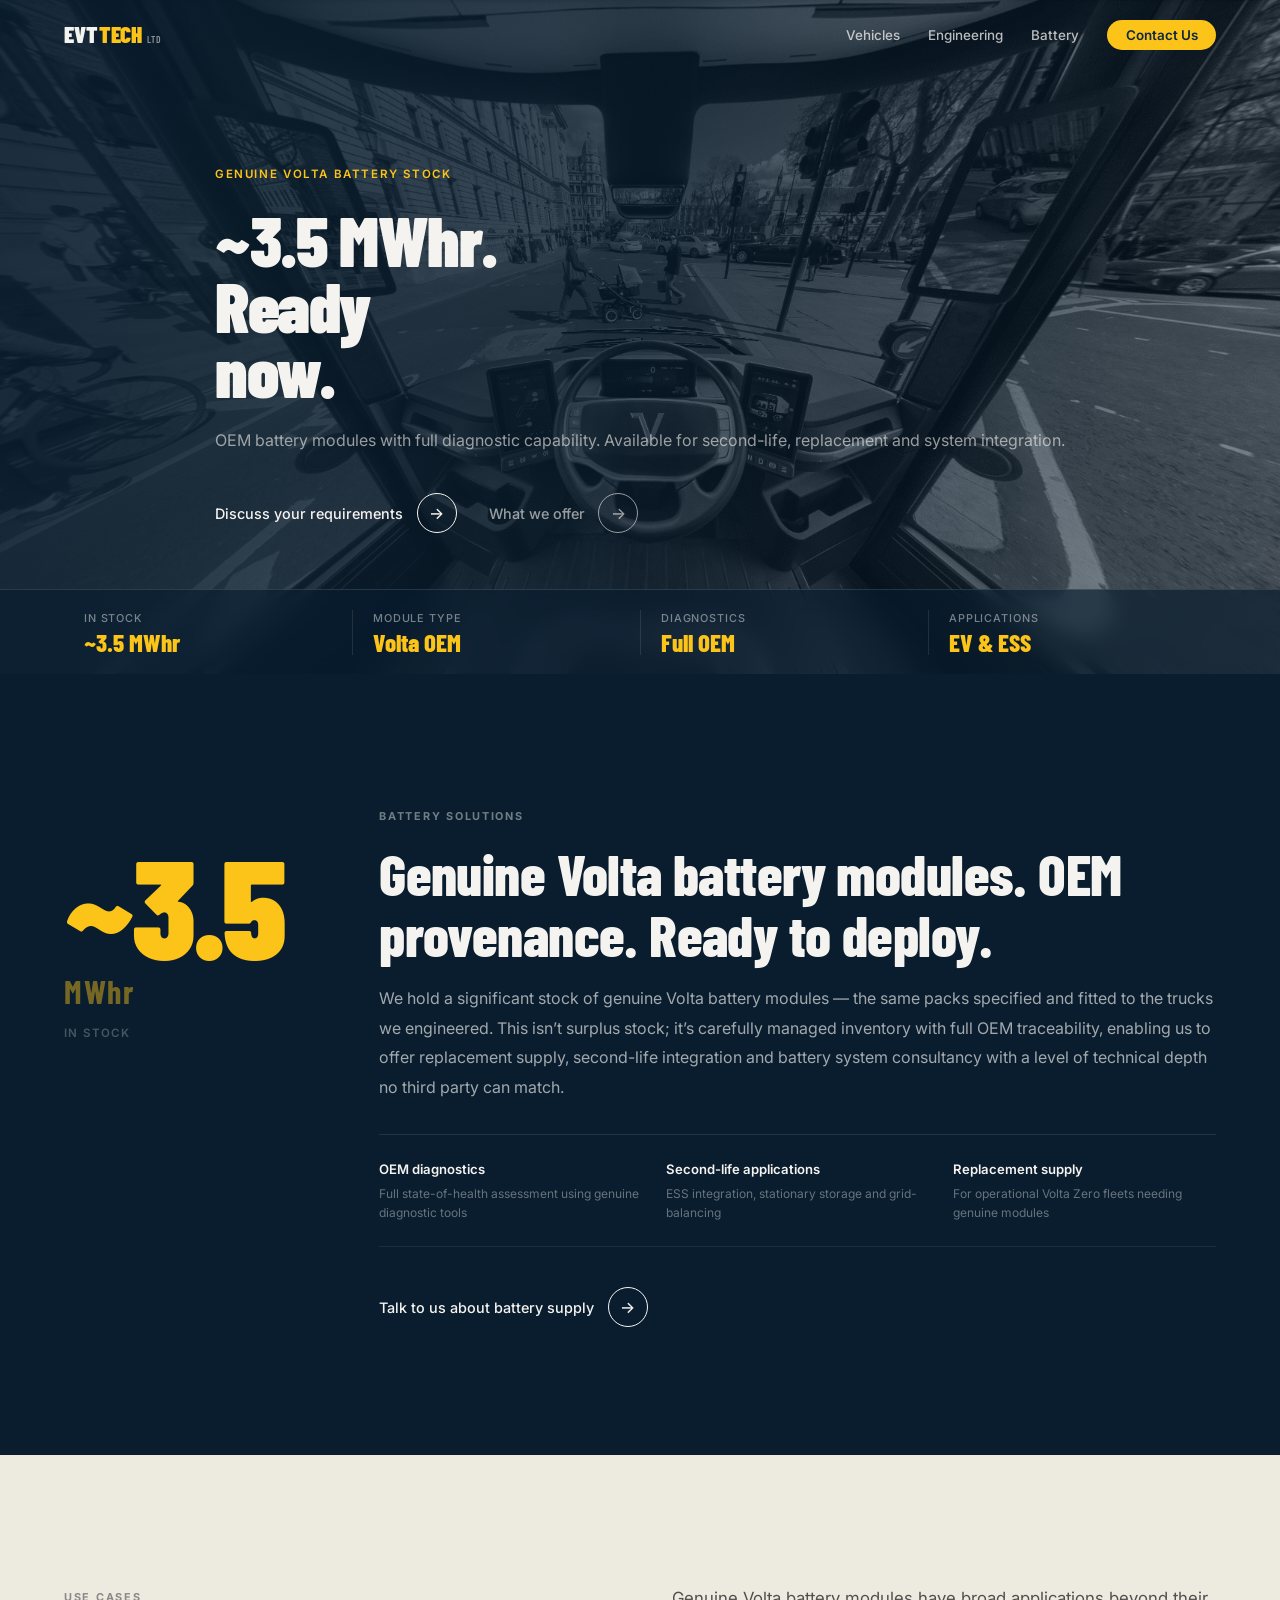
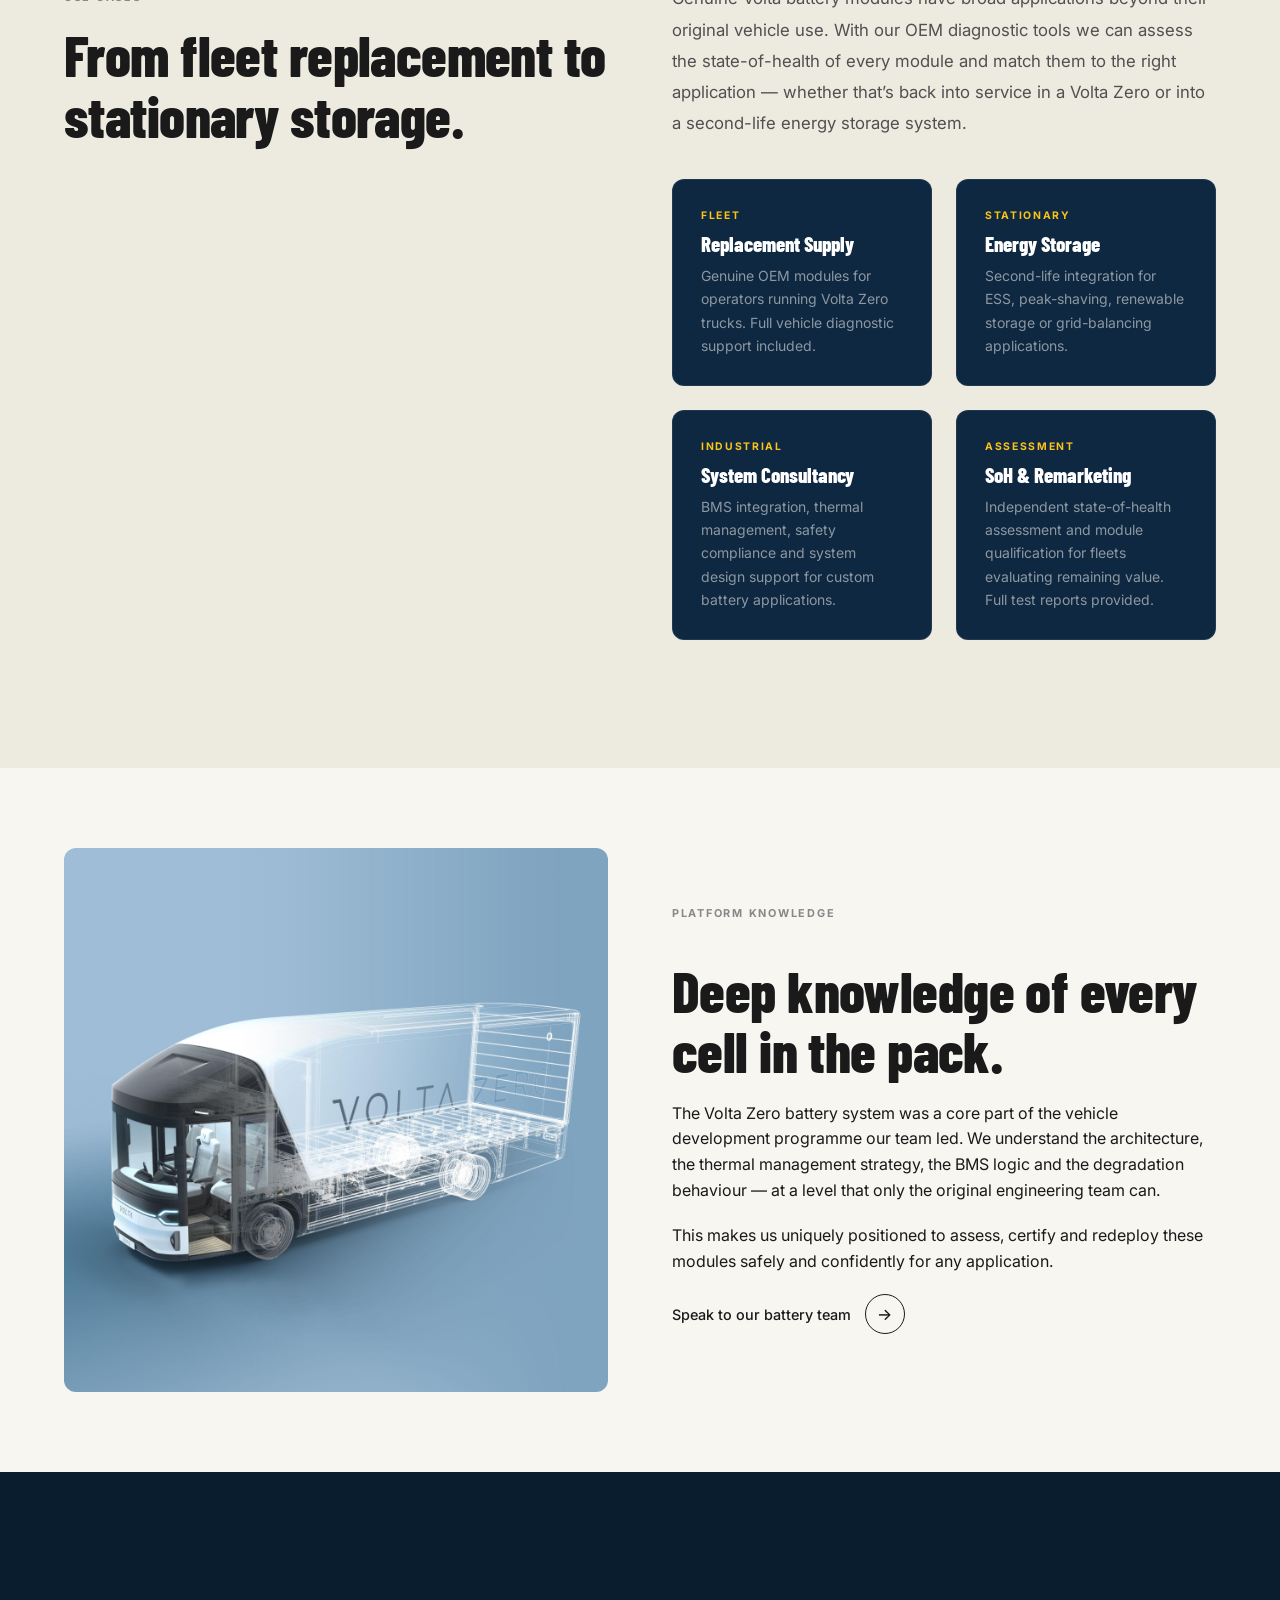
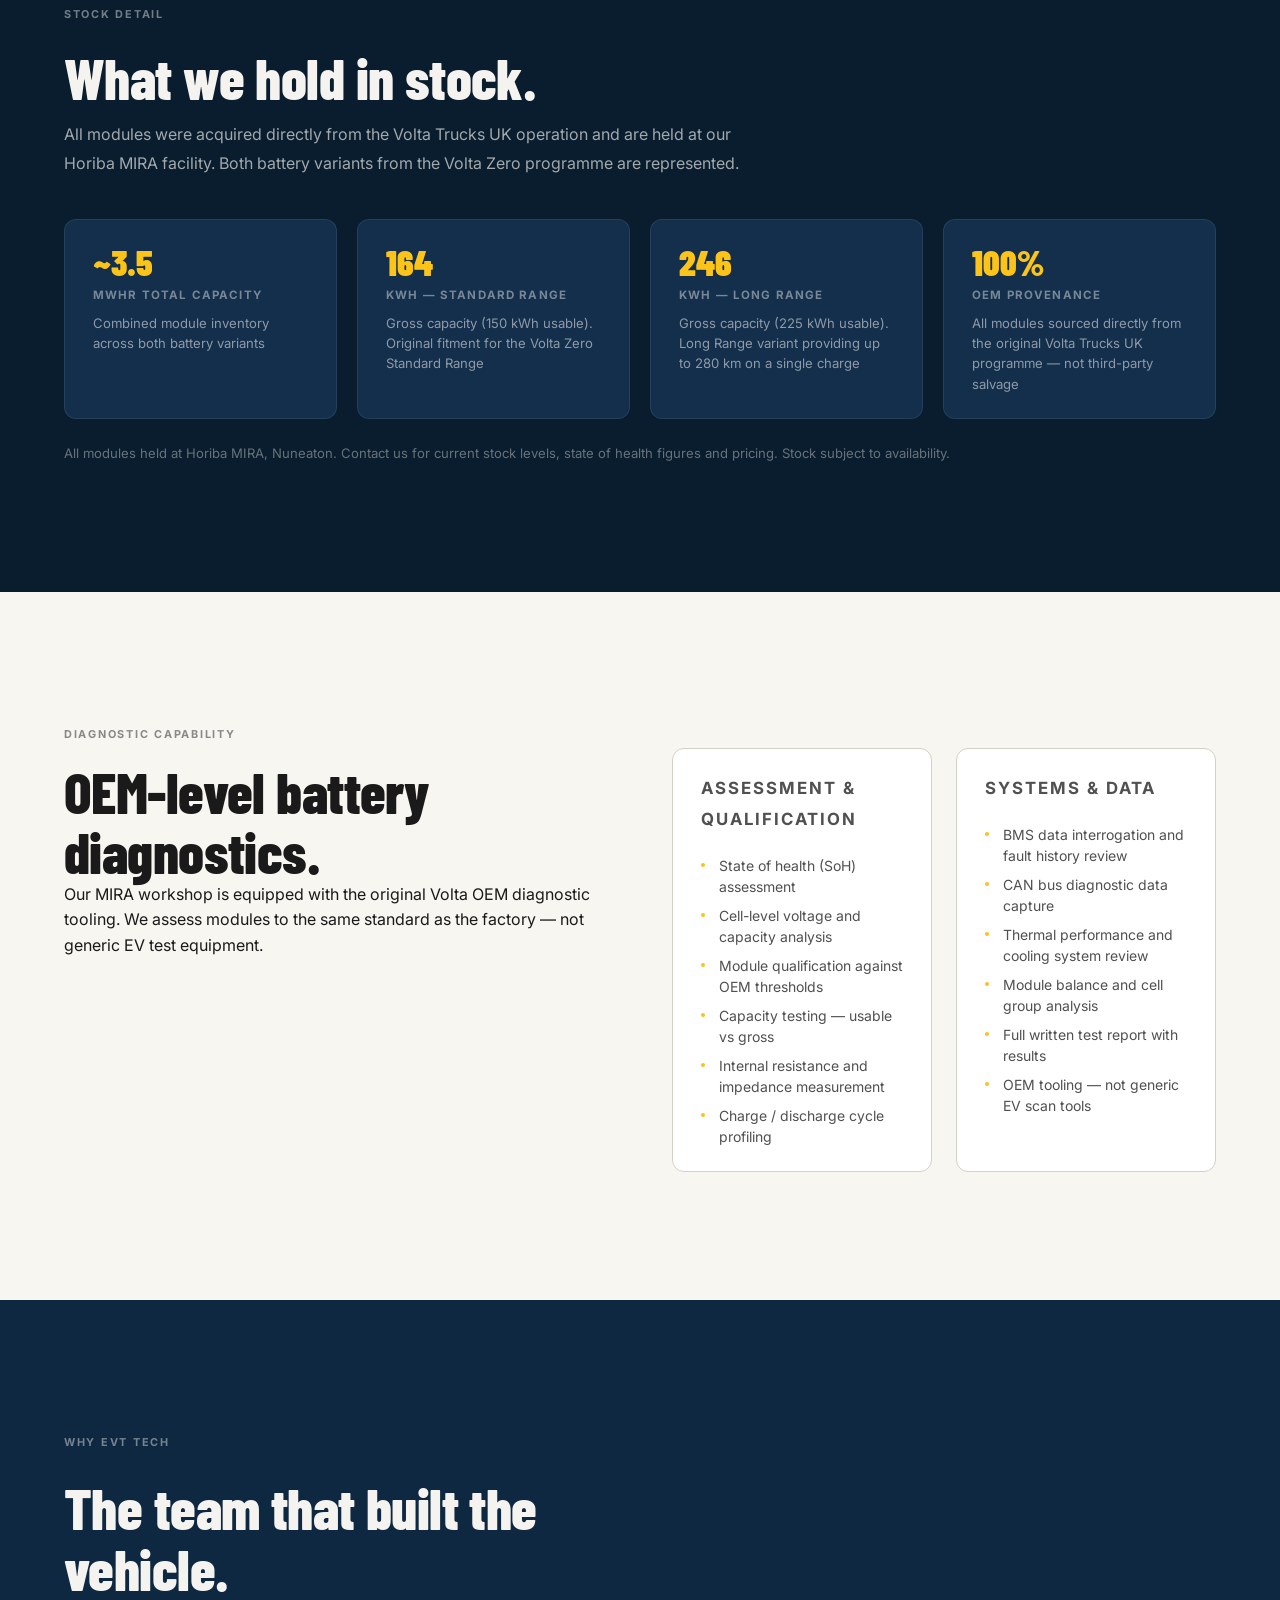
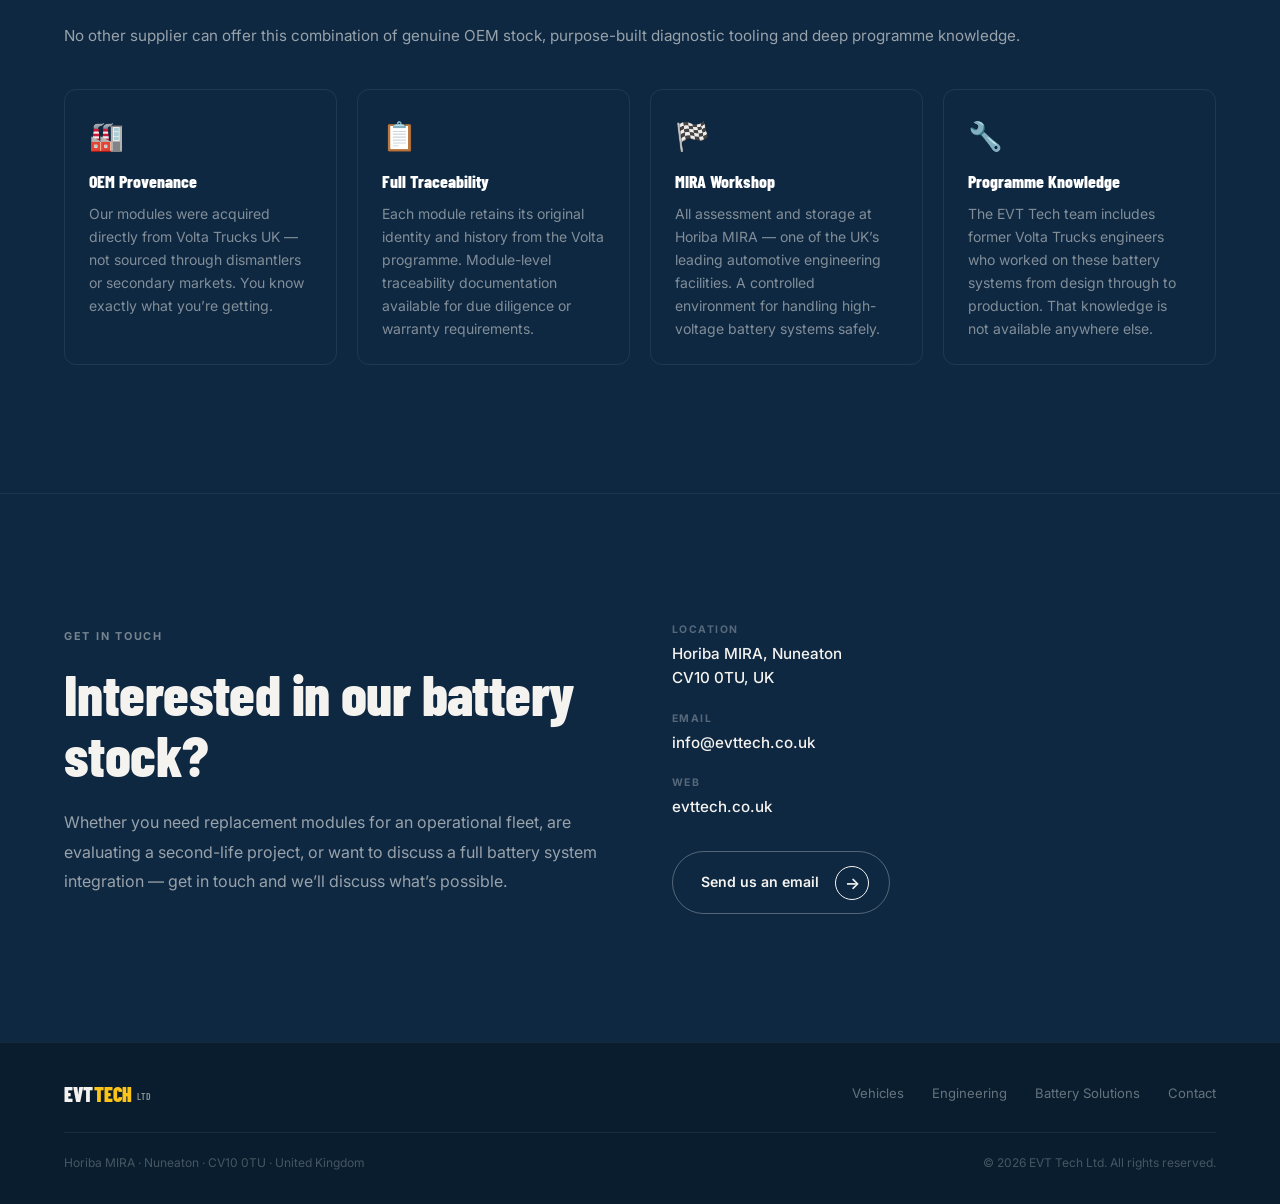
==== commit 17390cc7: "Fix mobile layout: nav menu overlap, scrolled menu invisible, hero height overflow on inner pages" ====
--- a/battery.html
+++ b/battery.html
@@ -14,7 +14,7 @@
   <link rel="stylesheet" href="css/styles.css">
   <style>
     /* Sub-page hero */
-    .hero { height: 62vh; min-height: 420px; }
+    .hero { min-height: max(62vh, 520px); }
     .hero-title { font-size: clamp(2.2rem, 5.5vw, 4.5rem); }
 
     /* Application cards (second-life use cases) */
--- a/css/styles.css
+++ b/css/styles.css
@@ -193,12 +193,23 @@
   left: 0;
   right: 0;
   z-index: 100;
-  transition: background var(--ease), box-shadow var(--ease);
-}
-.nav.scrolled {
+  transition: box-shadow var(--ease);
+}
+.nav::before {
+  content: '';
+  position: absolute;
+  inset: 0;
+  z-index: -1;
   background: rgba(248, 246, 241, 0.96);
   backdrop-filter: blur(12px);
   -webkit-backdrop-filter: blur(12px);
+  opacity: 0;
+  transition: opacity var(--ease);
+}
+.nav.scrolled::before {
+  opacity: 1;
+}
+.nav.scrolled {
   box-shadow: 0 1px 0 var(--border-sand);
 }
 
@@ -909,7 +920,7 @@
   .contact-grid { grid-template-columns: 1fr; gap: 2.5rem; }
 
   .truck-grid { grid-template-columns: 1fr; gap: 3rem; }
-  .truck-visual { min-height: 320px; }
+  .truck-visual { min-height: 320px; padding: 1.75rem; }
 
   .bat-grid { grid-template-columns: 1fr; gap: 1.5rem; }
   .bat-stat { flex-direction: row; align-items: baseline; gap: 0.5rem; padding-top: 0; }
@@ -942,7 +953,10 @@
     z-index: 99;
   }
   .nav-links.open { display: flex; }
+  .nav-links.open li { width: 100%; }
+  .nav-links.open li:last-child { margin-top: 2rem; }
   .nav-links.open a {
+    display: block;
     font-size: 1.15rem;
     color: var(--light) !important;
     padding: 0.8rem 0;
@@ -950,7 +964,6 @@
     width: 100%;
   }
   .nav-links.open .nav-cta {
-    margin-top: 1rem;
     border-radius: 100px;
     background: var(--gold) !important;
     color: var(--navy) !important;
@@ -965,9 +978,21 @@
   .footer-top { flex-direction: column; align-items: flex-start; gap: 1.25rem; }
   .footer-nav { flex-wrap: wrap; gap: 0.75rem 1.25rem; }
   .footer-bottom { flex-direction: column; align-items: flex-start; gap: 0.4rem; }
+
+  /* Reduce section padding and visual noise on mobile */
+  :root { --section-pad: 4rem; }
+  .display-h { font-size: clamp(1.9rem, 6.5vw, 2.4rem); }
+  .stile-inner { min-height: auto; }
+  .truck-visual { padding: 1.25rem; min-height: 220px; }
+  .spec-row { flex-wrap: wrap; gap: 0.15rem 0; }
+  .spec-v { flex-shrink: 0; }
 }
 
 @media (max-width: 480px) {
+  :root { --section-pad: 2.5rem; }
   .hero-actions { flex-direction: column; align-items: flex-start; gap: 1rem; }
   .hero-stats { grid-template-columns: 1fr 1fr; }
-}
+  .hstat { padding: 0 0.65rem; }
+  .hstat-value { font-size: 1.3rem; }
+  .bat-num { font-size: clamp(3rem, 12vw, 5rem); }
+}
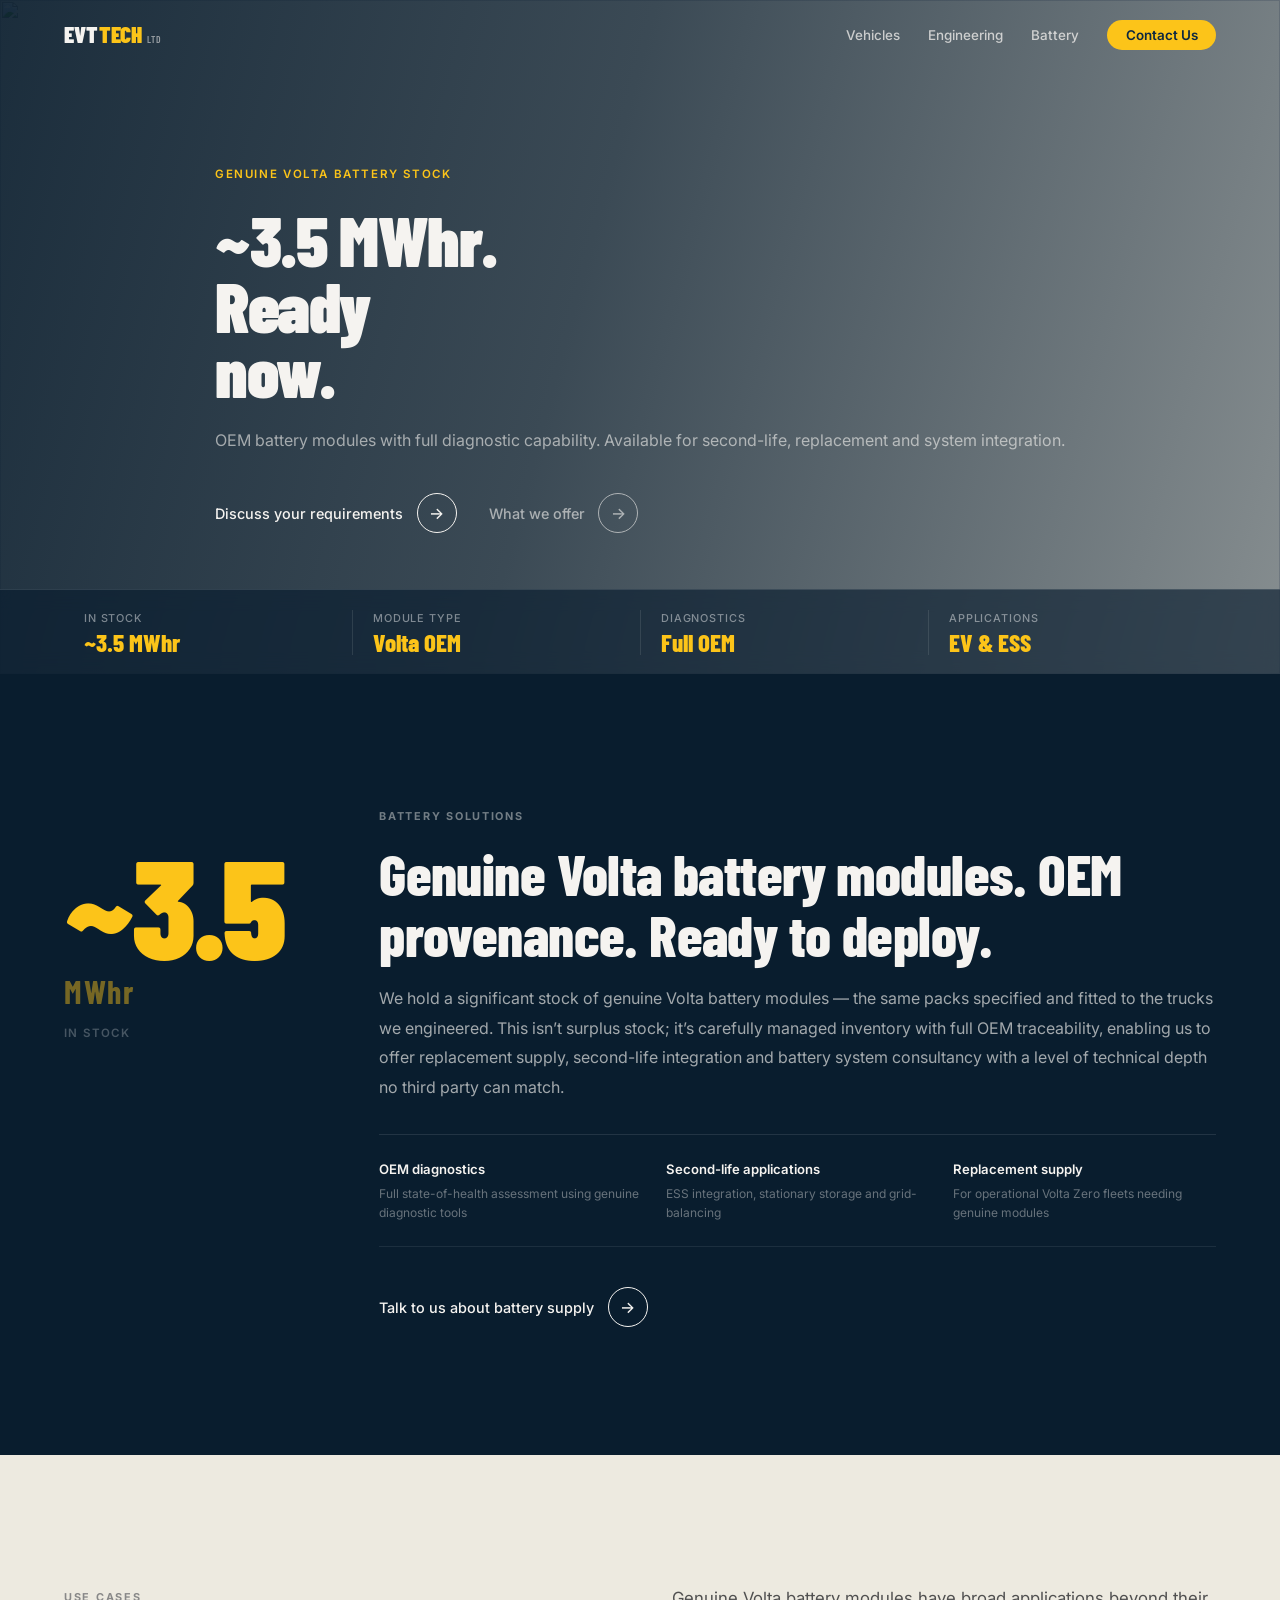
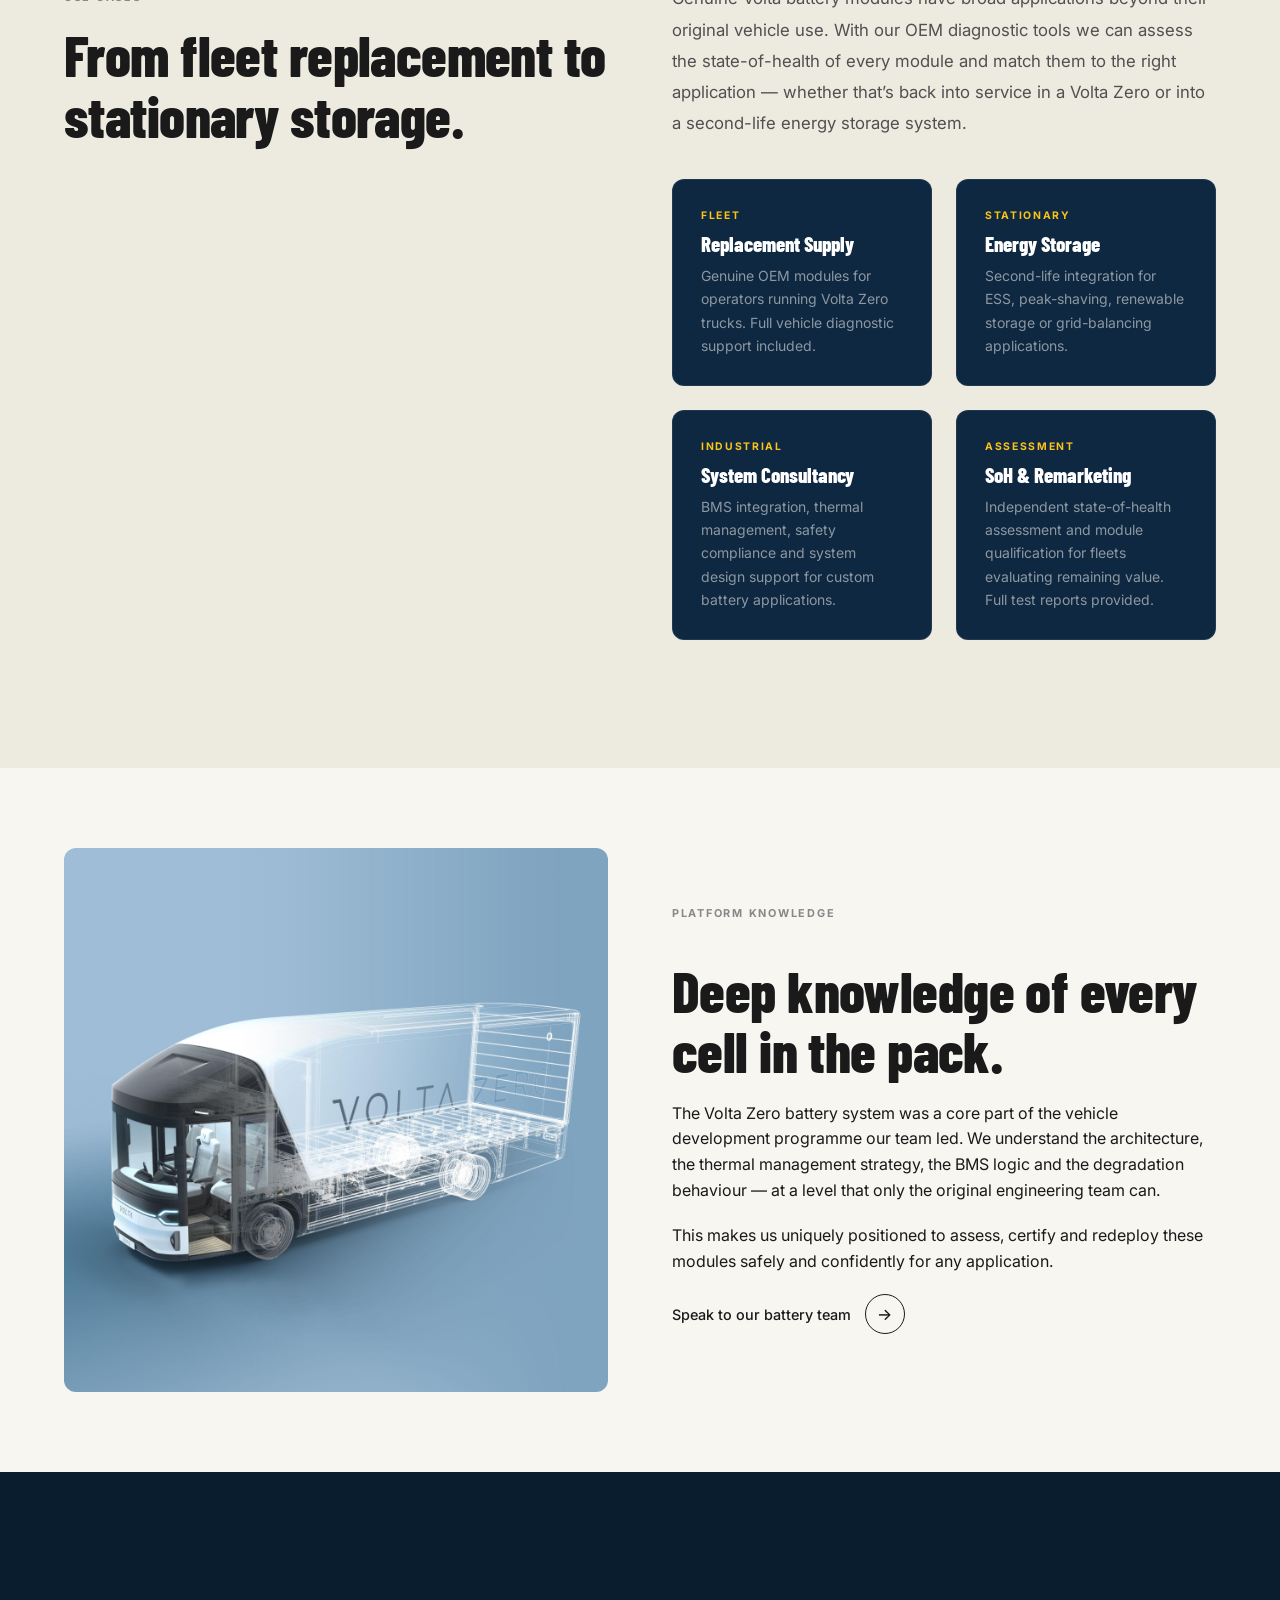
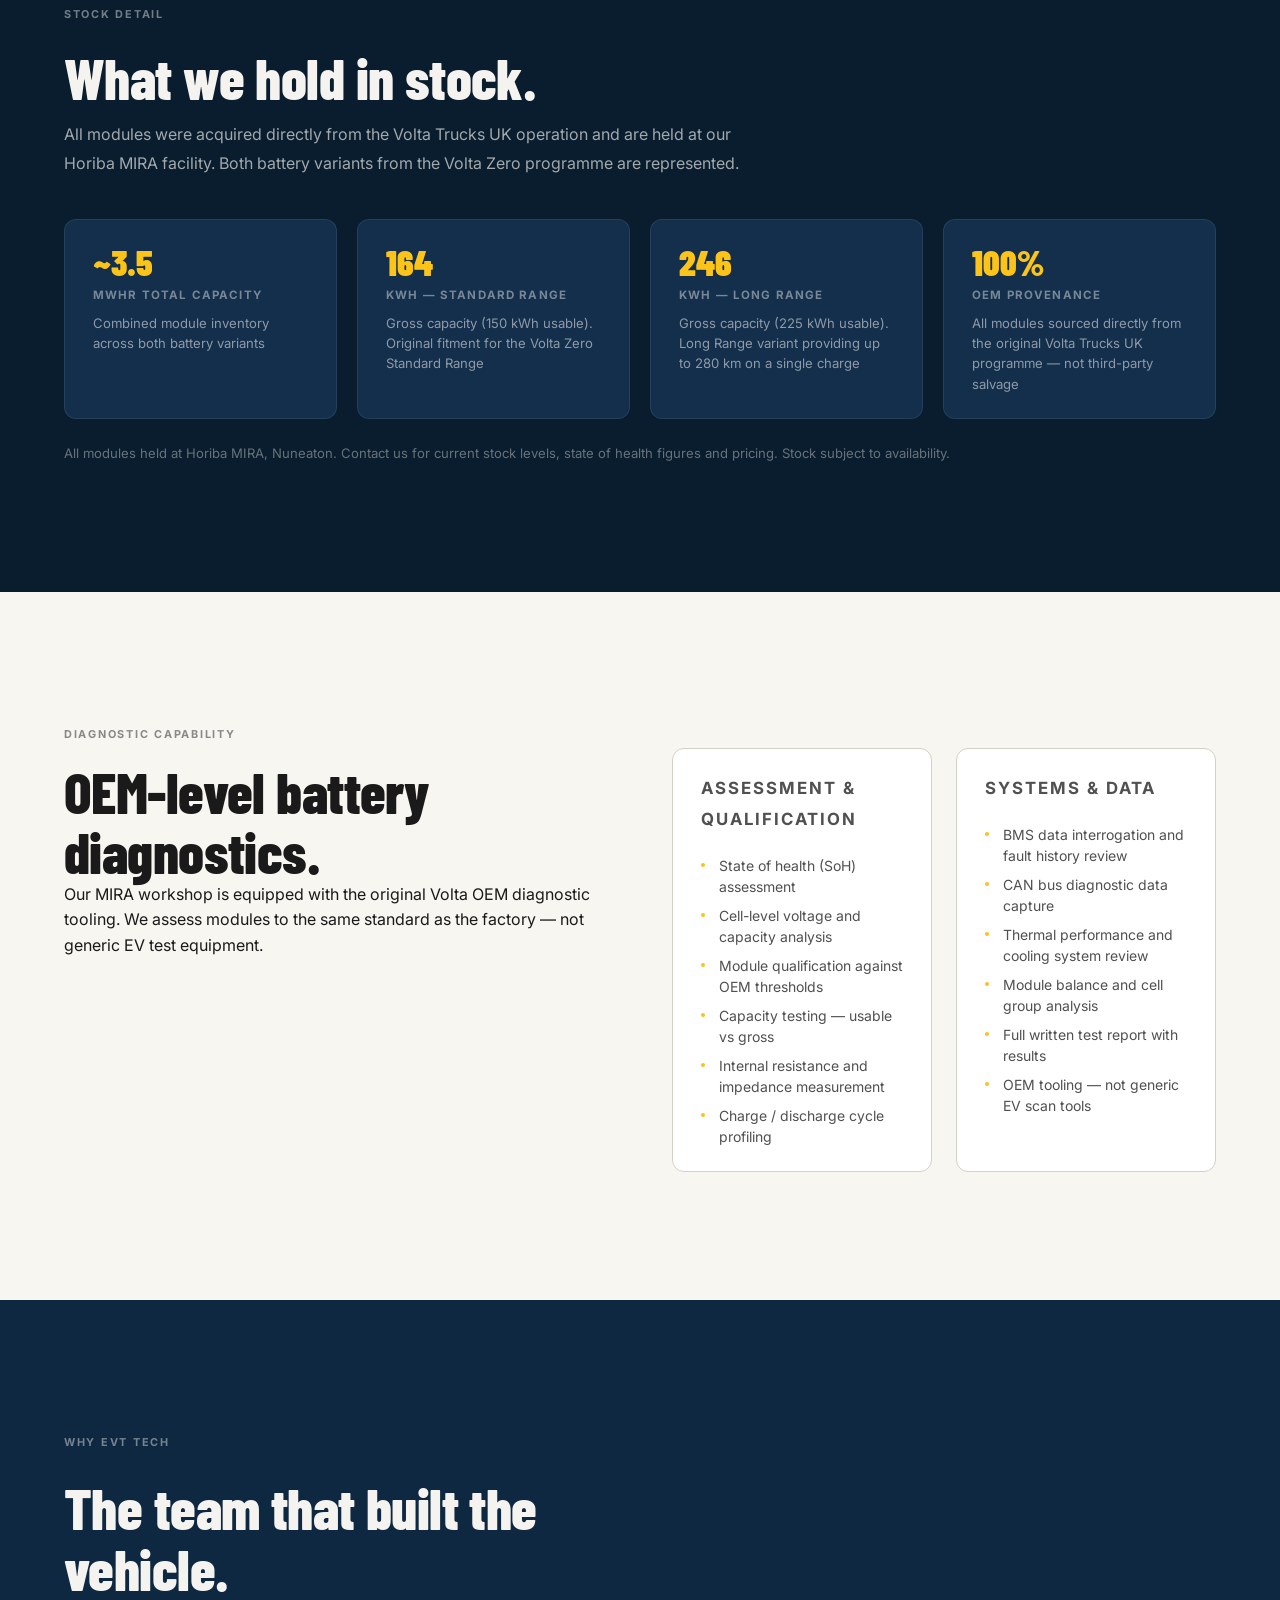
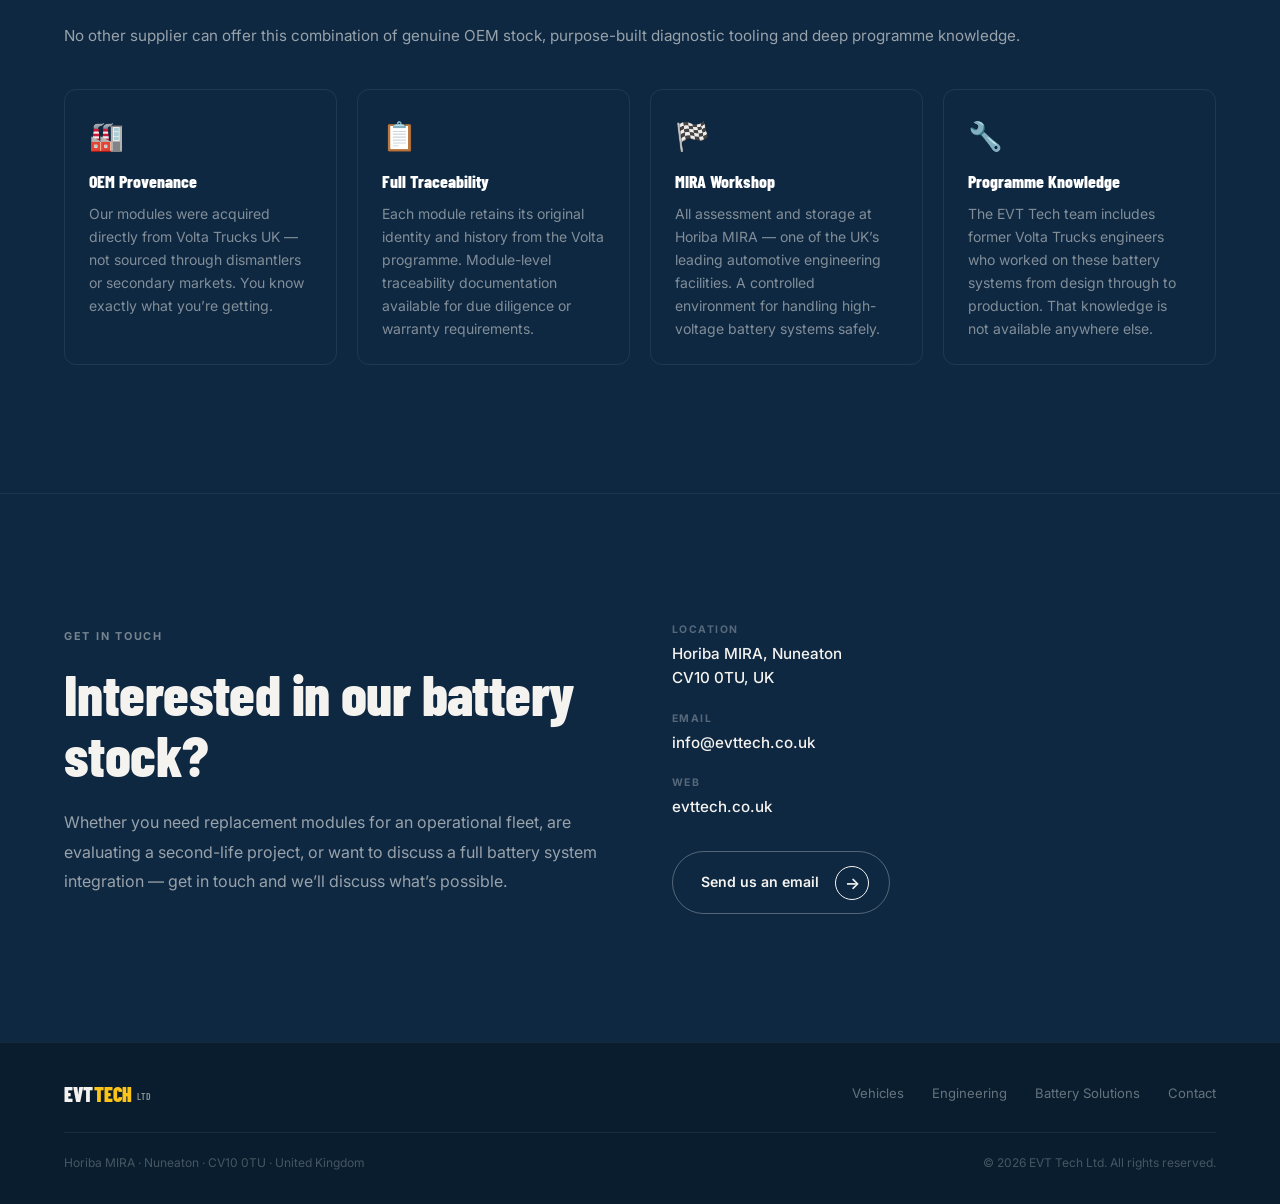
==== commit 27f6cfab: "Update content: remove hero stats bar, spec cleanup, real-world trials 2026, new hero images" ====
--- a/battery.html
+++ b/battery.html
@@ -119,7 +119,7 @@
   <!-- HERO -->
   <section class="hero" id="top" aria-label="Battery solutions">
     <div class="hero-media" aria-hidden="true">
-      <img src="img/slide07_img33.png" alt="" class="hero-img">
+      <img src="img/BAttery_Packs.jpg" alt="" class="hero-img">
       <div class="hero-overlay"></div>
     </div>
     <div class="hero-content">
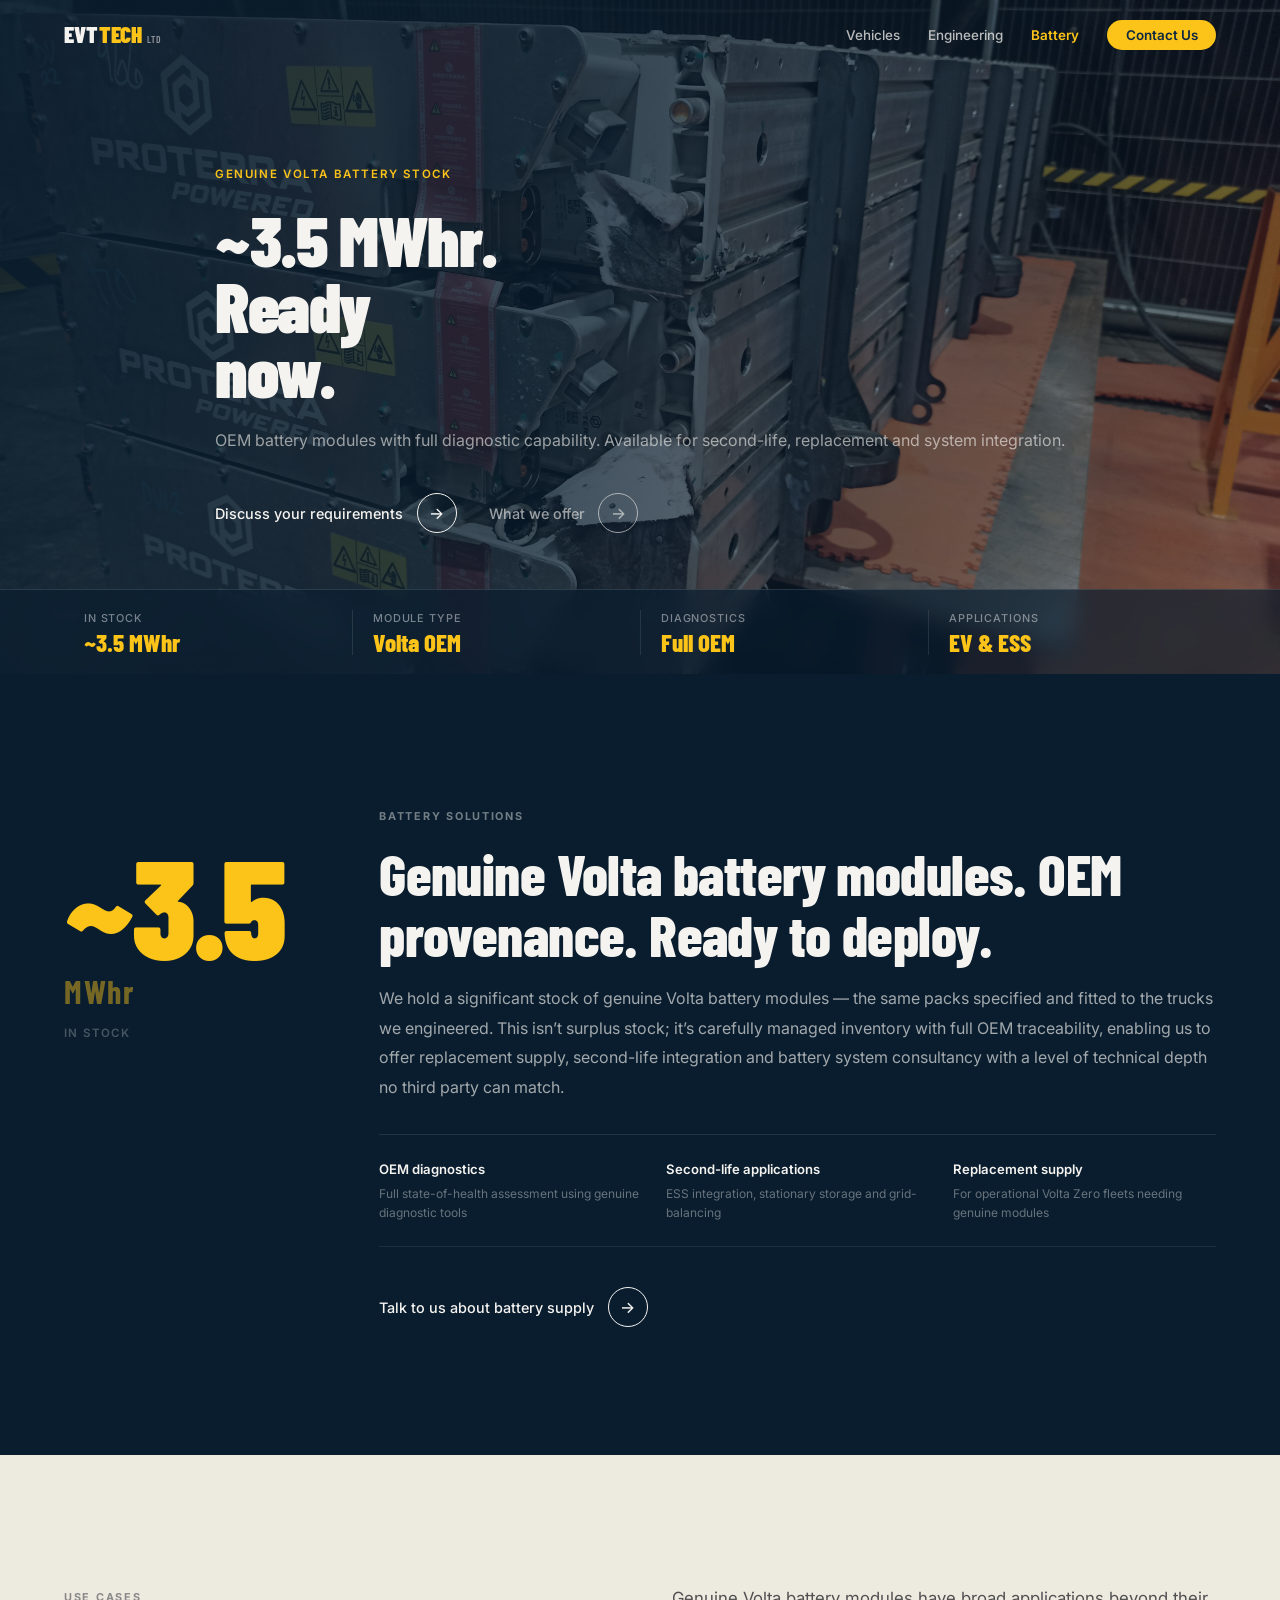
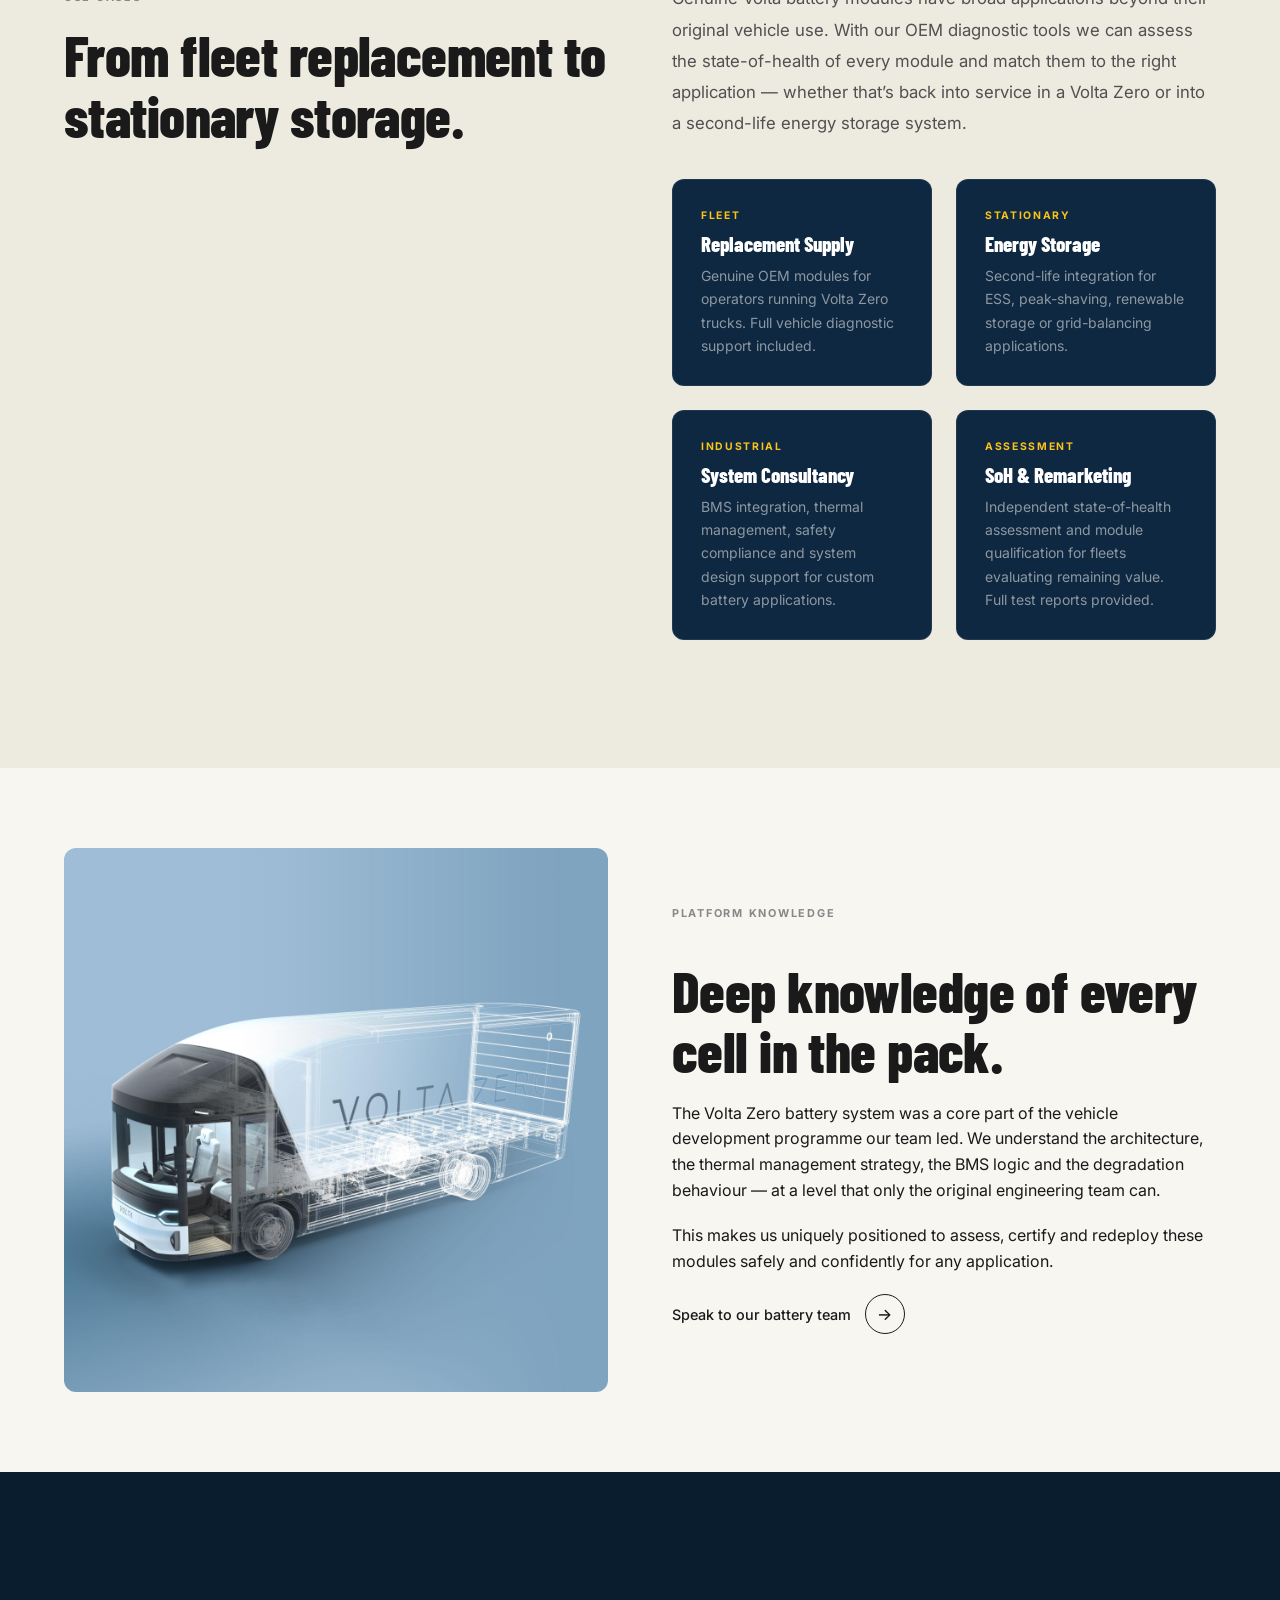
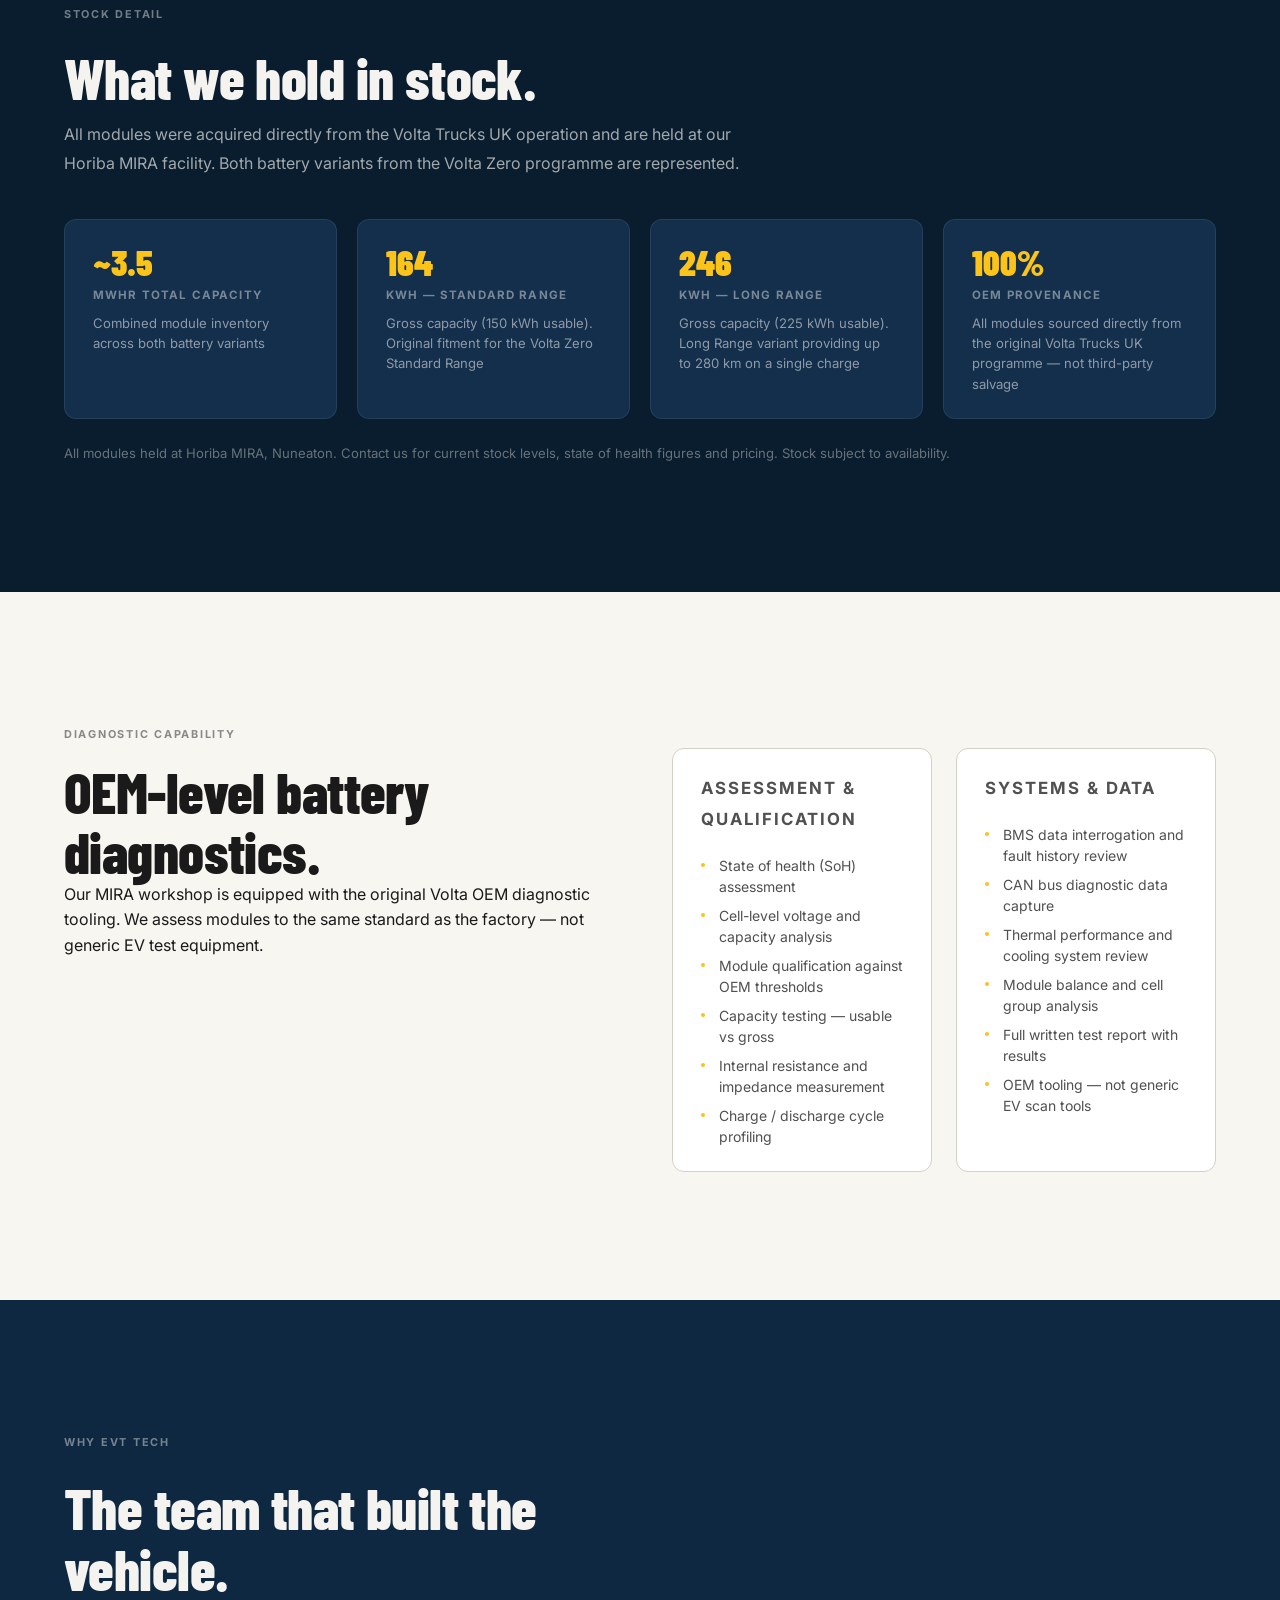
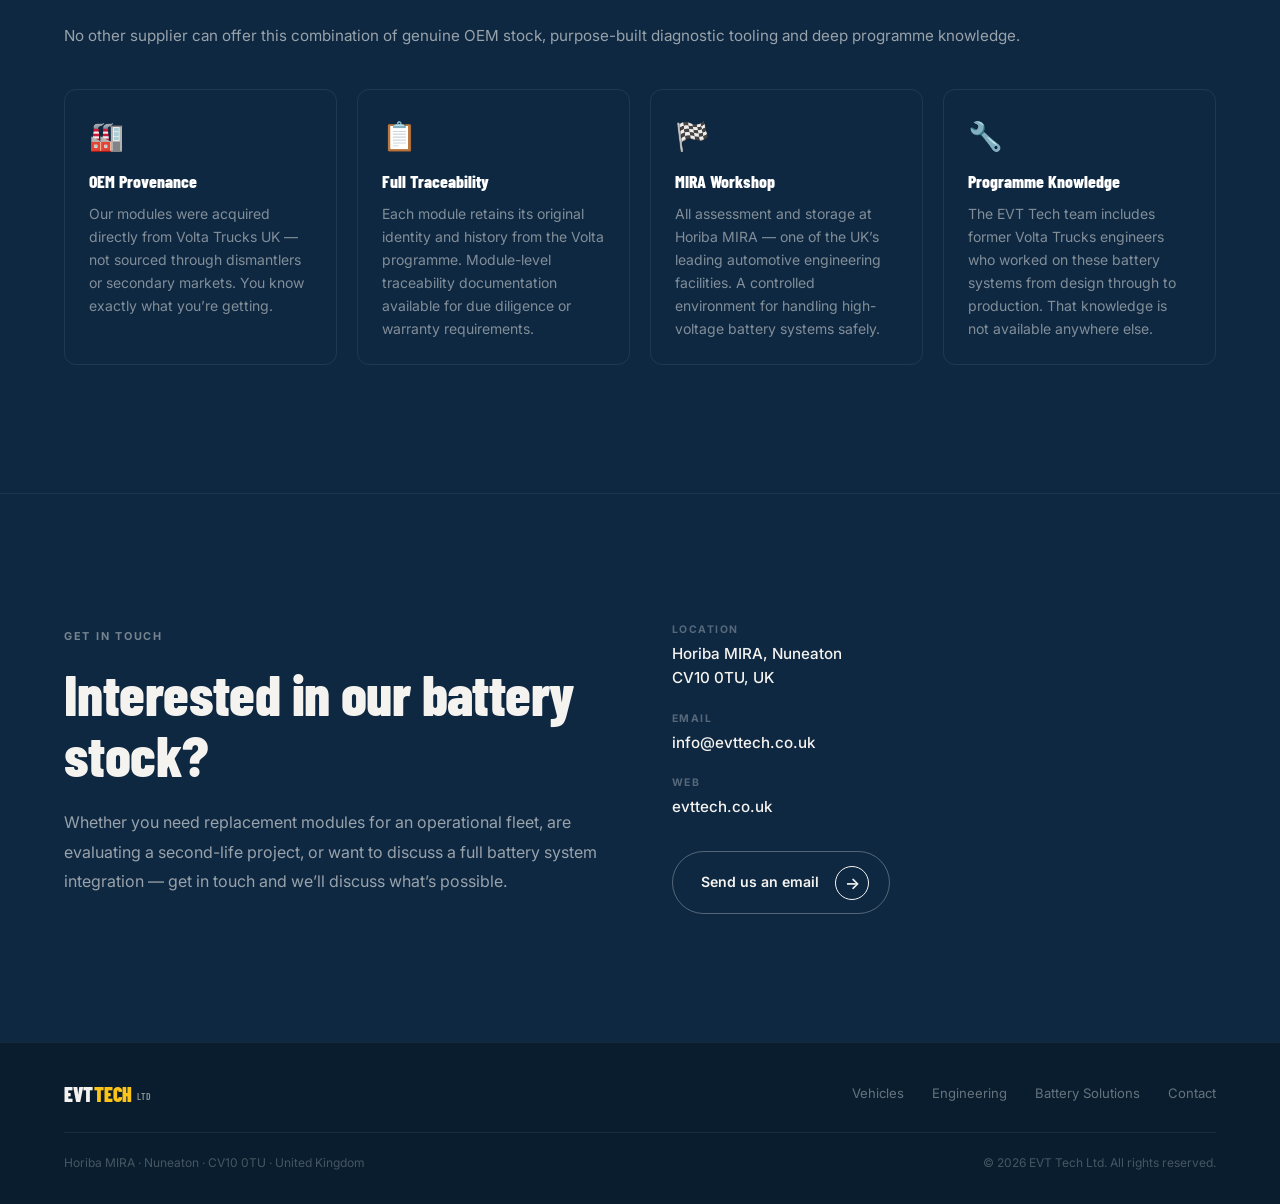
==== commit 187b7006: "Fix battery hero image filename casing" ====
--- a/battery.html
+++ b/battery.html
@@ -119,7 +119,7 @@
   <!-- HERO -->
   <section class="hero" id="top" aria-label="Battery solutions">
     <div class="hero-media" aria-hidden="true">
-      <img src="img/BAttery_Packs.jpg" alt="" class="hero-img">
+      <img src="img/Battery_Packs.jpg" alt="" class="hero-img">
       <div class="hero-overlay"></div>
     </div>
     <div class="hero-content">
--- a/css/styles.css
+++ b/css/styles.css
@@ -261,8 +261,10 @@
   transition: color var(--ease);
 }
 .nav-links a:hover { color: var(--light); }
+.nav-links a[aria-current="page"] { color: var(--gold); font-weight: 600; }
 .nav.scrolled .nav-links a { color: var(--mid); }
 .nav.scrolled .nav-links a:hover { color: var(--charcoal); }
+.nav.scrolled .nav-links a[aria-current="page"] { color: var(--gold-dark); }
 
 .nav-links .nav-cta {
   background: var(--gold);
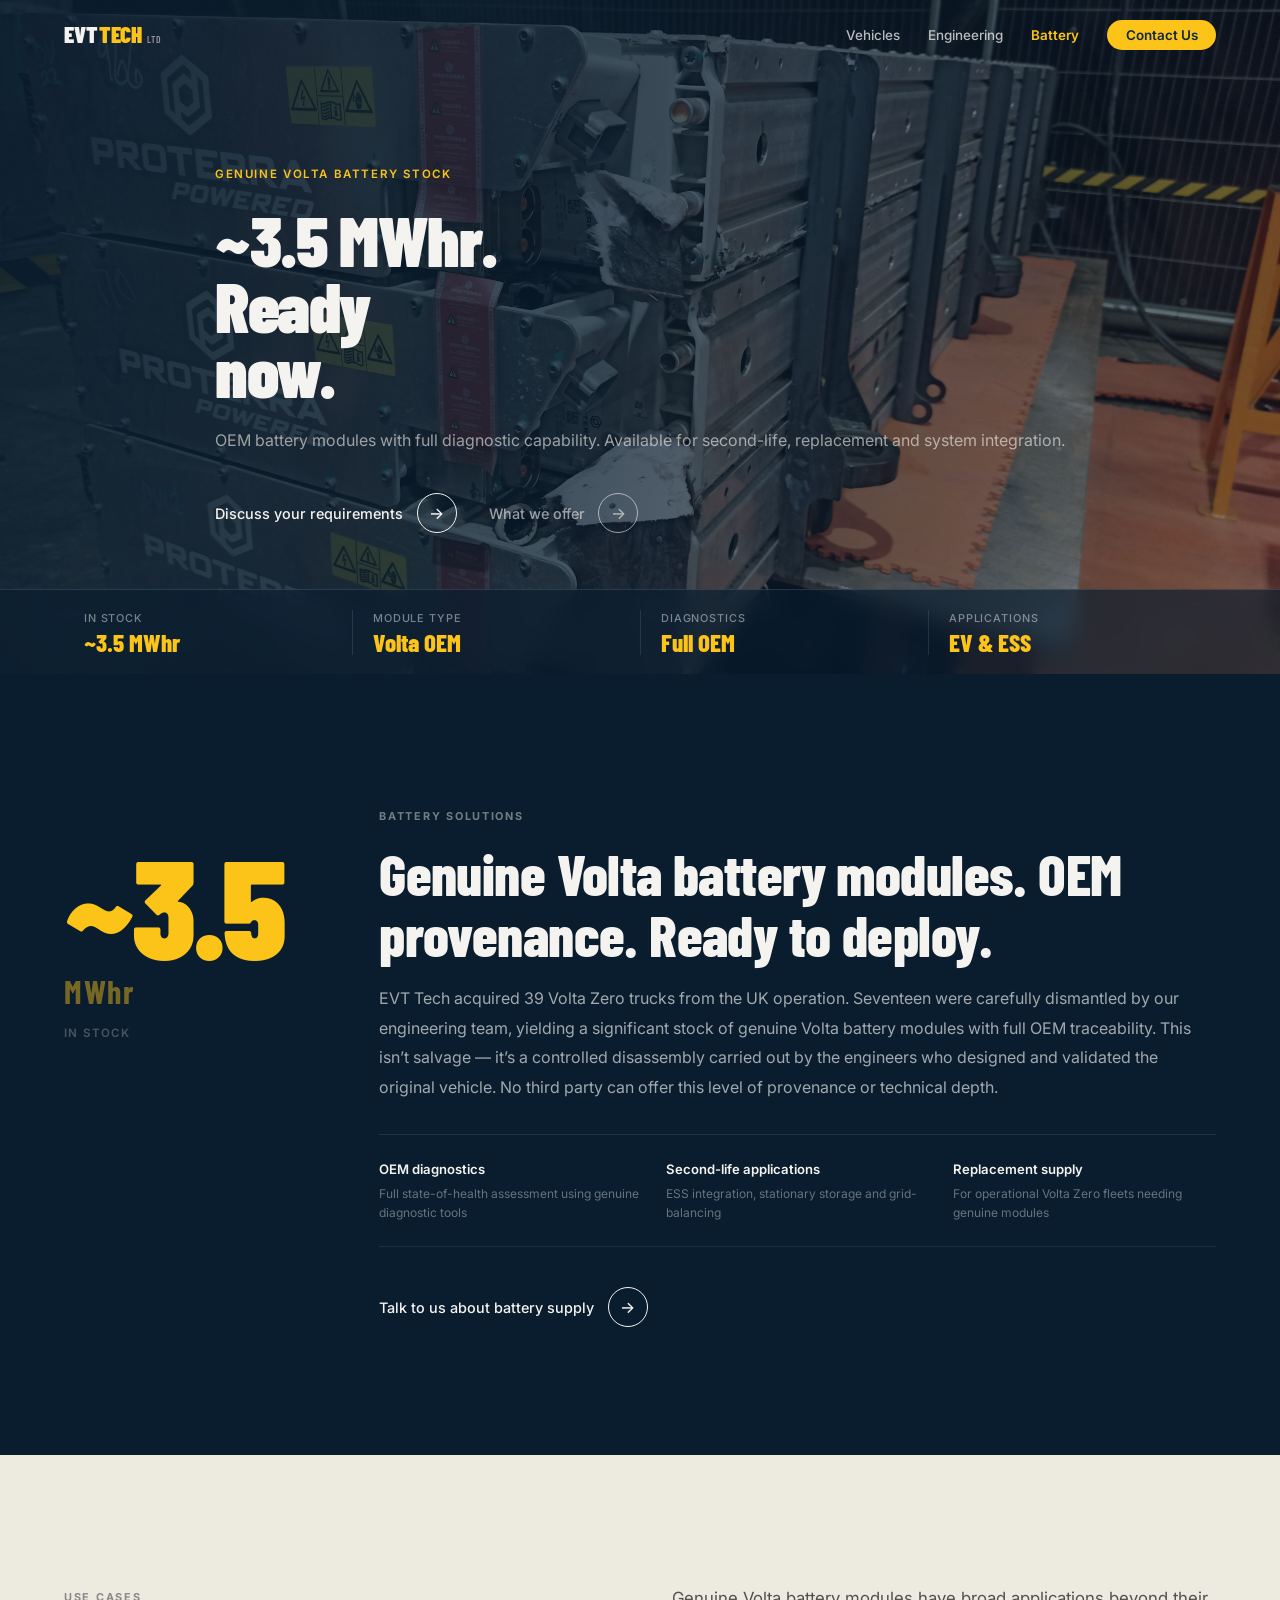
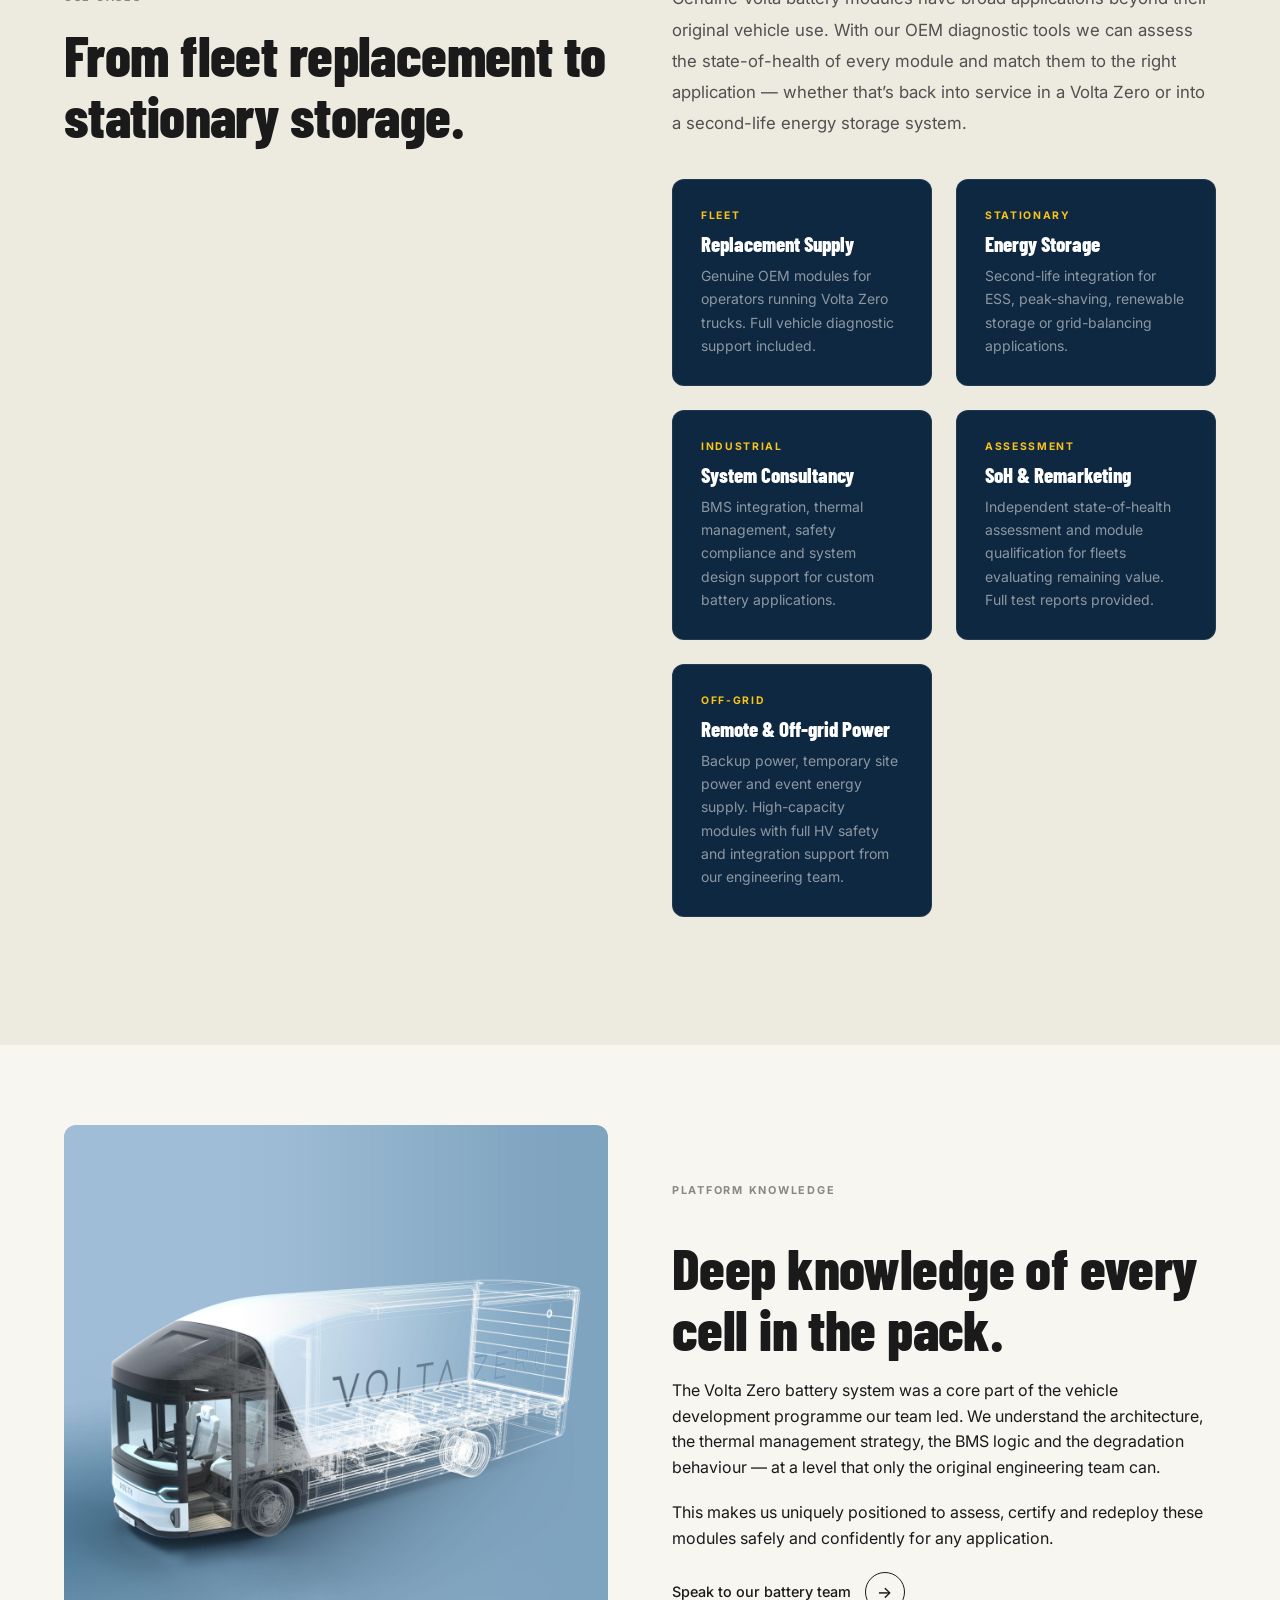
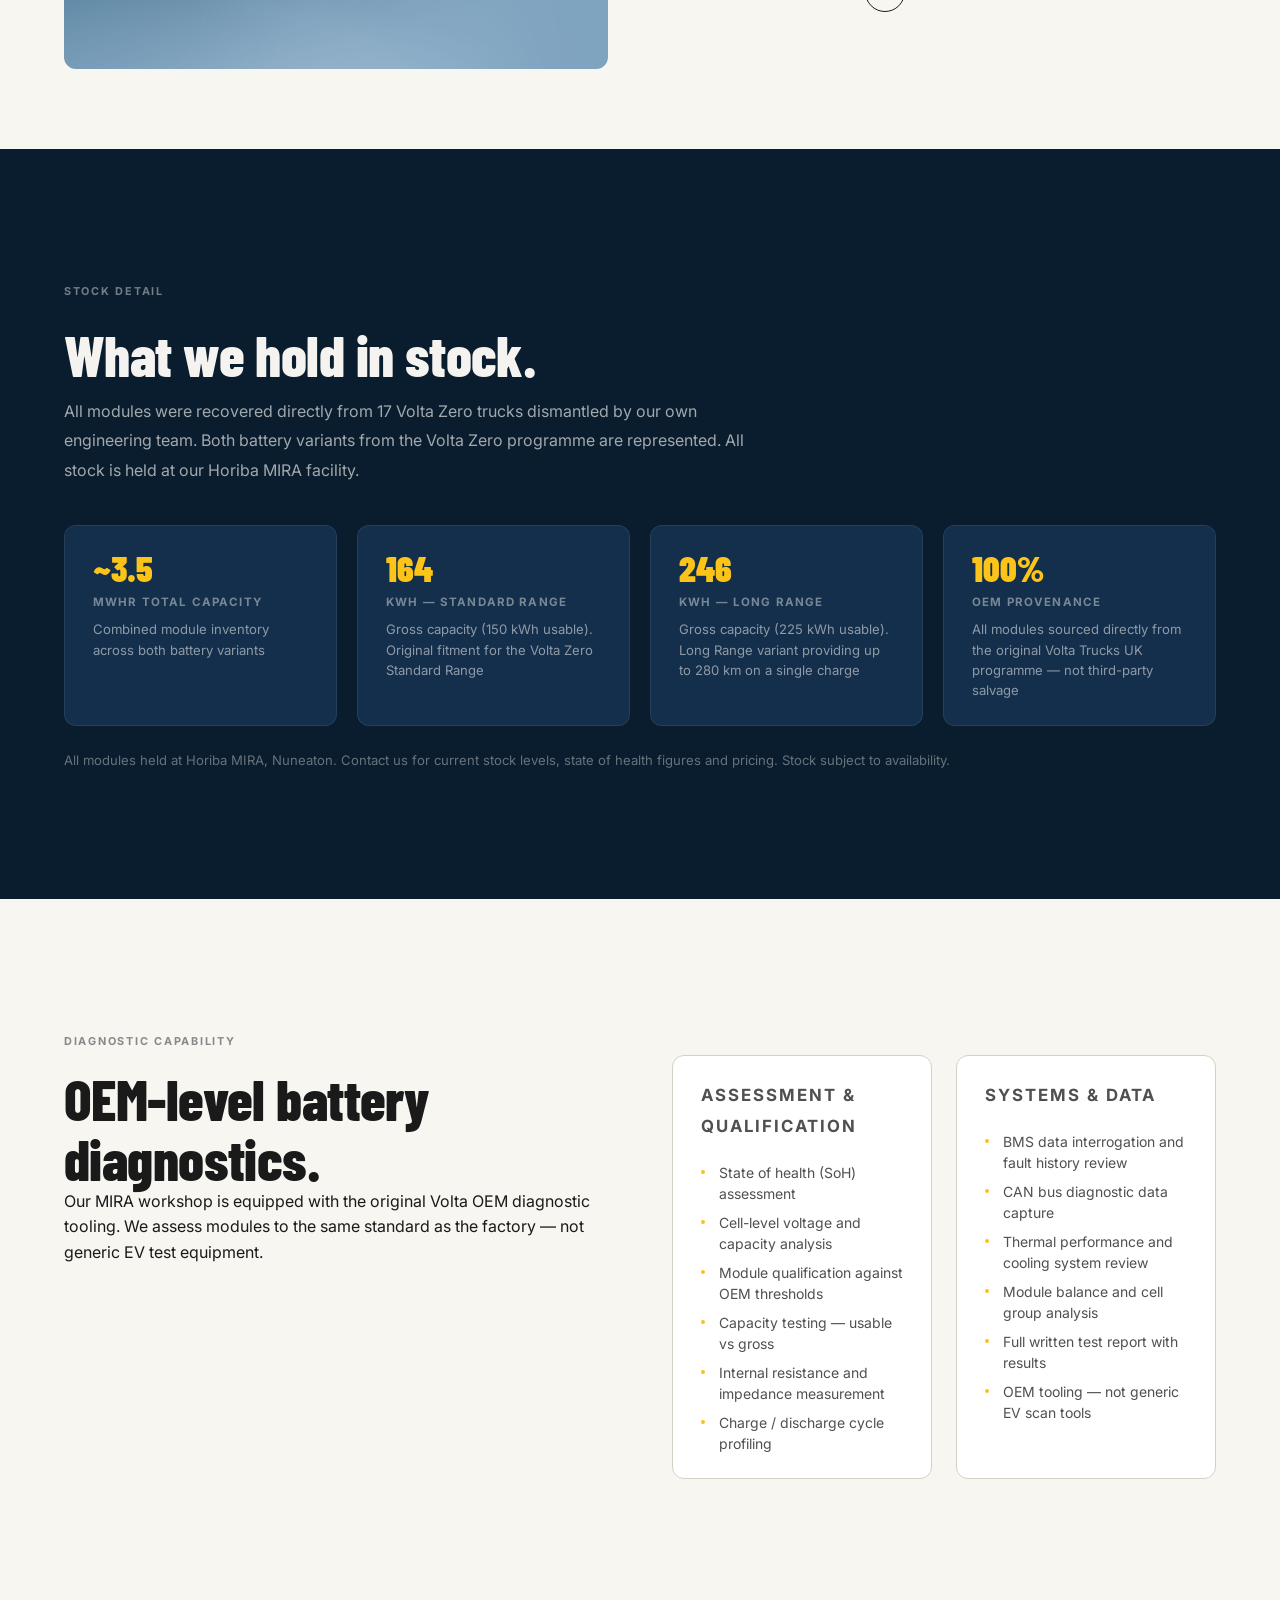
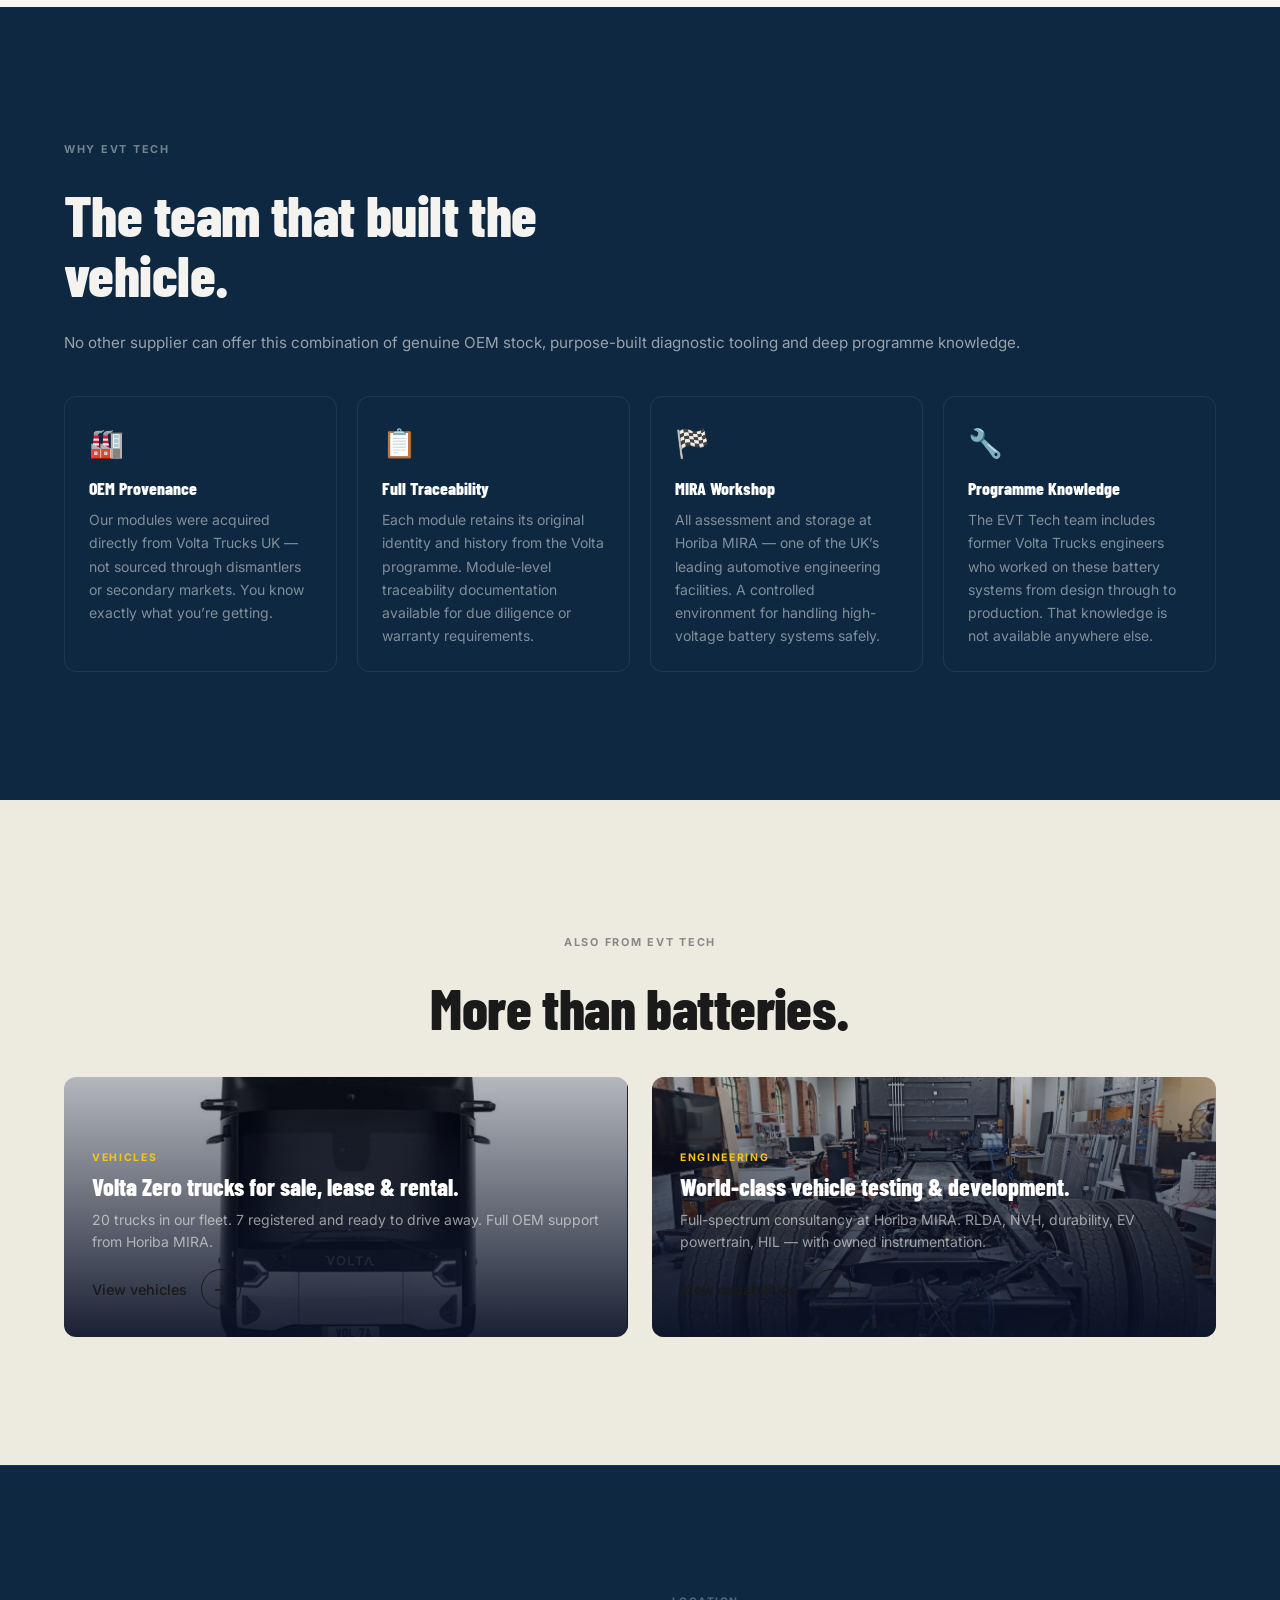
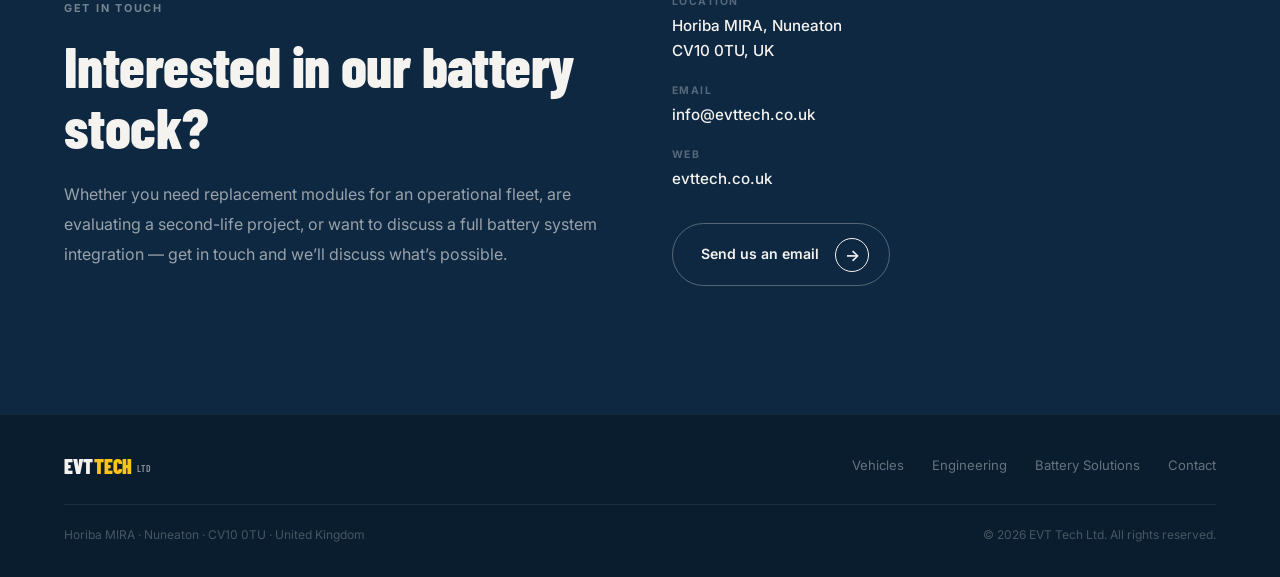
==== commit d4c6bb84: "Launch full site: homepage, consistent nav, cross-sell sections, updated fleet data - Replace index." ====
--- a/battery.html
+++ b/battery.html
@@ -169,7 +169,7 @@
         <div class="bat-content fade-up" style="--delay:0.15s">
           <span class="tag tag--light">Battery Solutions</span>
           <h2 class="display-h display-h--light">Genuine Volta battery modules. OEM provenance. Ready to deploy.</h2>
-          <p class="bat-desc">We hold a significant stock of genuine Volta battery modules &mdash; the same packs specified and fitted to the trucks we engineered. This isn&rsquo;t surplus stock; it&rsquo;s carefully managed inventory with full OEM traceability, enabling us to offer replacement supply, second-life integration and battery system consultancy with a level of technical depth no third party can match.</p>
+          <p class="bat-desc">EVT Tech acquired 39 Volta Zero trucks from the UK operation. Seventeen were carefully dismantled by our engineering team, yielding a significant stock of genuine Volta battery modules with full OEM traceability. This isn&rsquo;t salvage &mdash; it&rsquo;s a controlled disassembly carried out by the engineers who designed and validated the original vehicle. No third party can offer this level of provenance or technical depth.</p>
 
           <div class="bat-features">
             <div class="bat-feat">
@@ -226,6 +226,11 @@
               <span class="app-card-tag">Assessment</span>
               <span class="app-card-title">SoH &amp; Remarketing</span>
               <span class="app-card-desc">Independent state-of-health assessment and module qualification for fleets evaluating remaining value. Full test reports provided.</span>
+            </div>
+            <div class="app-card">
+              <span class="app-card-tag">Off-grid</span>
+              <span class="app-card-title">Remote &amp; Off-grid Power</span>
+              <span class="app-card-desc">Backup power, temporary site power and event energy supply. High-capacity modules with full HV safety and integration support from our engineering team.</span>
             </div>
           </div>
         </div>
@@ -261,7 +266,7 @@
     <div class="container">
       <span class="tag tag--light" style="display:inline-block;margin-bottom:1.5rem;">Stock detail</span>
       <h2 class="display-h display-h--light" style="max-width:600px;">What we hold in stock.</h2>
-      <p class="bat-desc" style="max-width:680px;margin-top:0.75rem;">All modules were acquired directly from the Volta Trucks UK operation and are held at our Horiba MIRA facility. Both battery variants from the Volta Zero programme are represented.</p>
+      <p class="bat-desc" style="max-width:680px;margin-top:0.75rem;">All modules were recovered directly from 17 Volta Zero trucks dismantled by our own engineering team. Both battery variants from the Volta Zero programme are represented. All stock is held at our Horiba MIRA facility.</p>
       <div class="stock-stats fade-up">
         <div class="stock-stat">
           <div class="stock-stat-num">~3.5</div>
@@ -360,6 +365,42 @@
     </div>
   </section>
 
+  <!-- ALSO FROM EVT TECH -->
+  <section class="intro-section" aria-label="Also from EVT Tech">
+    <div class="container">
+      <div class="fade-up" style="text-align:center;margin-bottom:2.5rem;">
+        <span class="tag">Also from EVT Tech</span>
+        <h2 class="display-h" style="margin-top:0.5rem;">More than batteries.</h2>
+      </div>
+      <div style="display:grid;grid-template-columns:1fr 1fr;gap:1.5rem;" class="fade-up">
+        <a href="vehicles.html" style="text-decoration:none;">
+          <div style="position:relative;overflow:hidden;border-radius:12px;min-height:260px;display:flex;flex-direction:column;justify-content:flex-end;">
+            <img src="img/volta-front.jpg" alt="Volta Zero truck" style="position:absolute;inset:0;width:100%;height:100%;object-fit:cover;">
+            <div style="position:absolute;inset:0;background:linear-gradient(to top,rgba(8,16,36,0.93) 0%,rgba(8,16,36,0.3) 100%);"></div>
+            <div style="position:relative;padding:1.75rem;">
+              <span style="font-size:0.65rem;font-weight:700;letter-spacing:0.16em;text-transform:uppercase;color:var(--gold);display:block;margin-bottom:0.5rem;">Vehicles</span>
+              <span style="font-family:var(--font-display);font-size:1.5rem;font-weight:800;color:var(--white);line-height:1.1;display:block;margin-bottom:0.5rem;">Volta Zero trucks for sale, lease &amp; rental.</span>
+              <span style="font-size:0.875rem;color:rgba(245,243,240,0.6);display:block;margin-bottom:1rem;">20 trucks in our fleet. 7 registered and ready to drive away. Full OEM support from Horiba MIRA.</span>
+              <span class="arrow-link"><span class="arrow-link-label">View vehicles</span><span class="arrow-circ" aria-hidden="true">&#8594;</span></span>
+            </div>
+          </div>
+        </a>
+        <a href="engineering.html" style="text-decoration:none;">
+          <div style="position:relative;overflow:hidden;border-radius:12px;min-height:260px;display:flex;flex-direction:column;justify-content:flex-end;">
+            <img src="img/engineering.jpg" alt="Automotive engineering at Horiba MIRA" style="position:absolute;inset:0;width:100%;height:100%;object-fit:cover;">
+            <div style="position:absolute;inset:0;background:linear-gradient(to top,rgba(8,16,36,0.93) 0%,rgba(8,16,36,0.3) 100%);"></div>
+            <div style="position:relative;padding:1.75rem;">
+              <span style="font-size:0.65rem;font-weight:700;letter-spacing:0.16em;text-transform:uppercase;color:var(--gold);display:block;margin-bottom:0.5rem;">Engineering</span>
+              <span style="font-family:var(--font-display);font-size:1.5rem;font-weight:800;color:var(--white);line-height:1.1;display:block;margin-bottom:0.5rem;">World-class vehicle testing &amp; development.</span>
+              <span style="font-size:0.875rem;color:rgba(245,243,240,0.6);display:block;margin-bottom:1rem;">Full-spectrum consultancy at Horiba MIRA. RLDA, NVH, durability, EV powertrain, HIL &mdash; with owned instrumentation.</span>
+              <span class="arrow-link"><span class="arrow-link-label">View capabilities</span><span class="arrow-circ" aria-hidden="true">&#8594;</span></span>
+            </div>
+          </div>
+        </a>
+      </div>
+    </div>
+  </section>
+
   <!-- CONTACT -->
   <section class="contact-section" id="contact" aria-label="Contact">
     <div class="container">
--- a/css/styles.css
+++ b/css/styles.css
@@ -965,6 +965,9 @@
     border-bottom: 1px solid rgba(255,255,255,0.07);
     width: 100%;
   }
+  .nav-links.open a[aria-current="page"] {
+    color: var(--gold) !important;
+  }
   .nav-links.open .nav-cta {
     border-radius: 100px;
     background: var(--gold) !important;
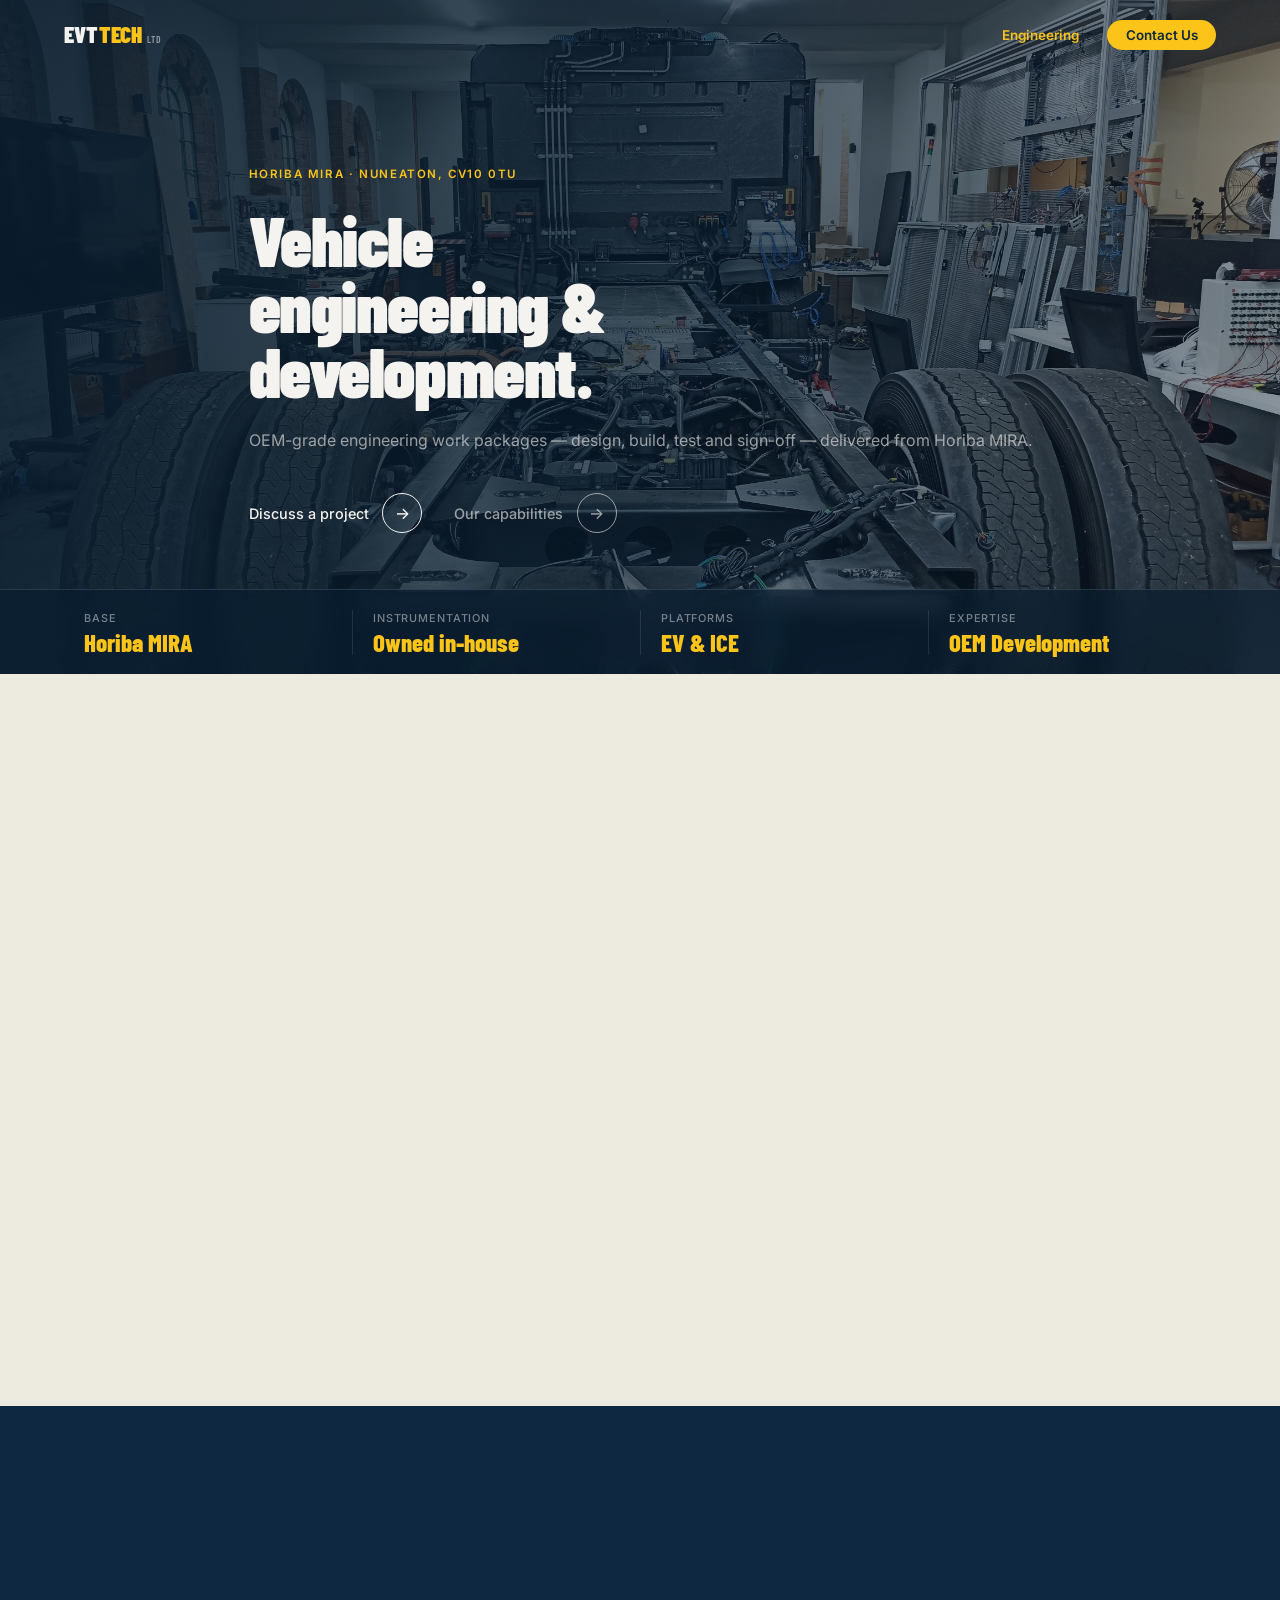
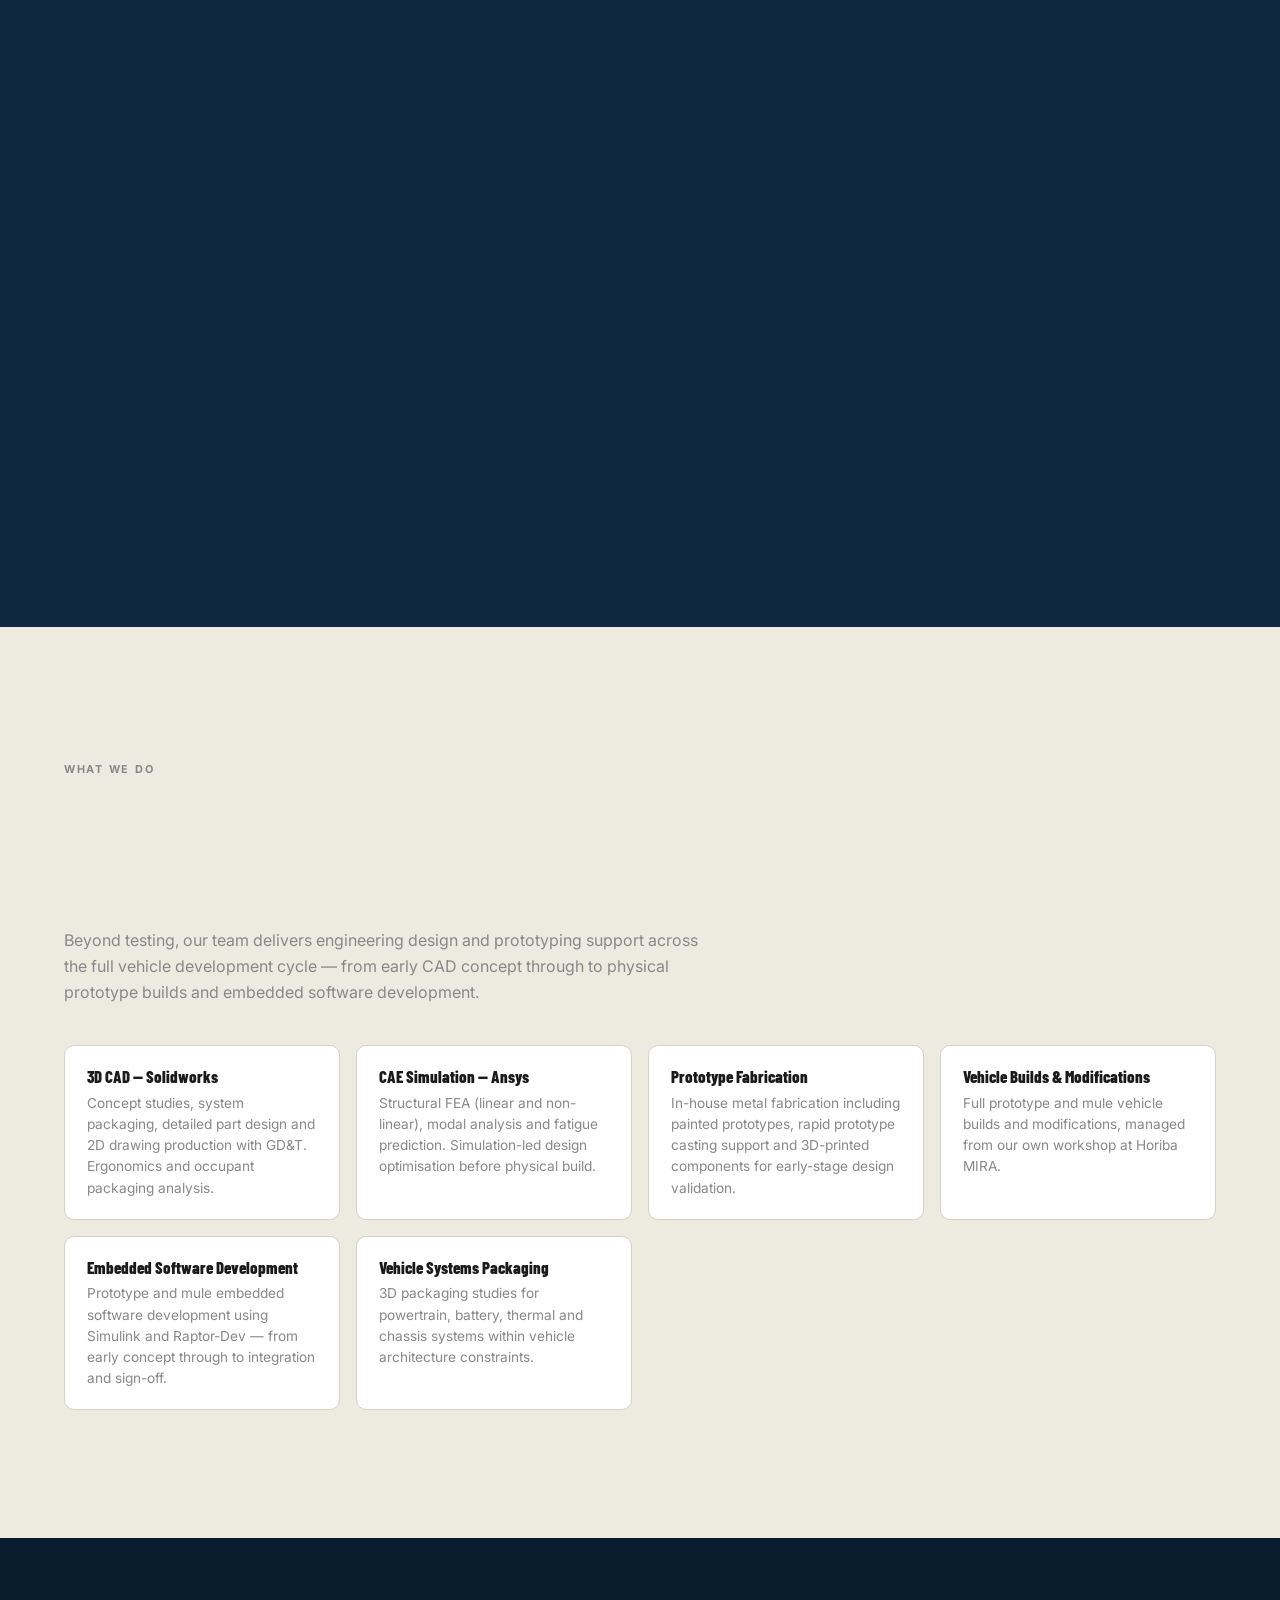
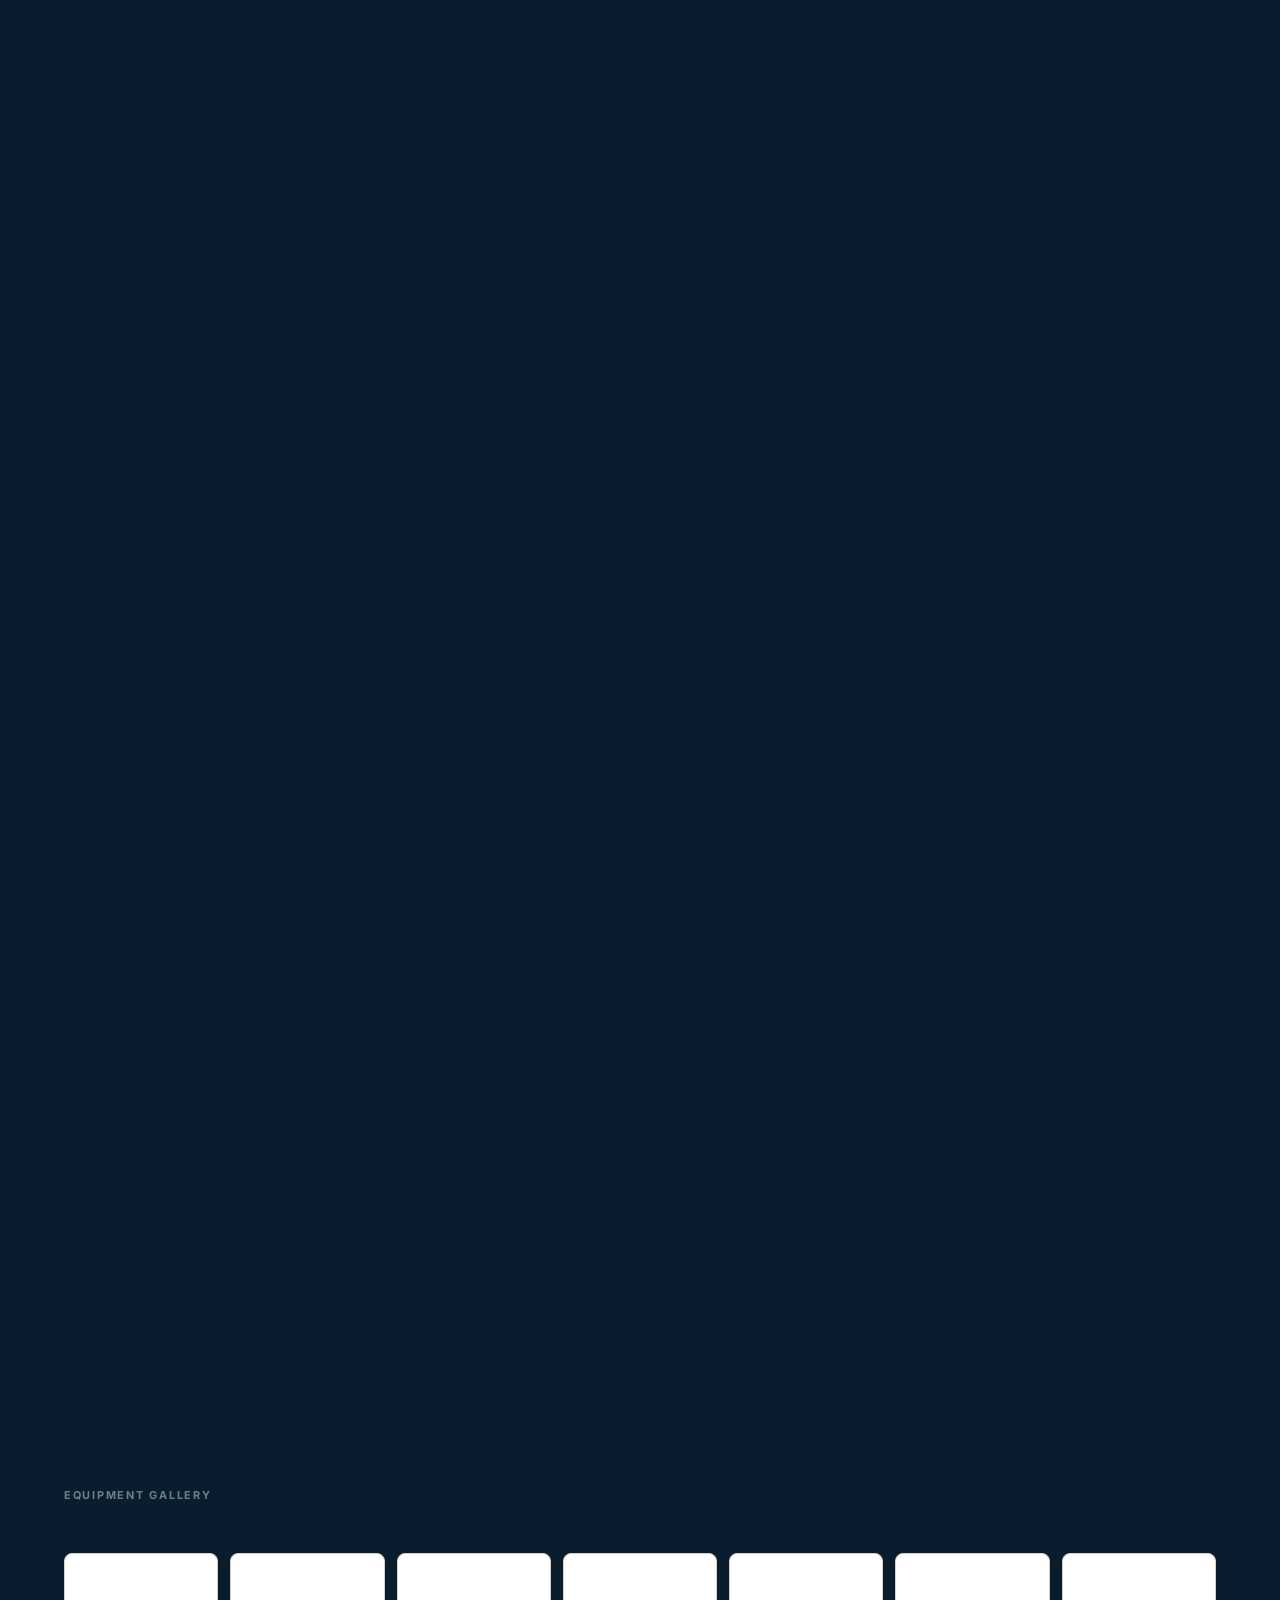
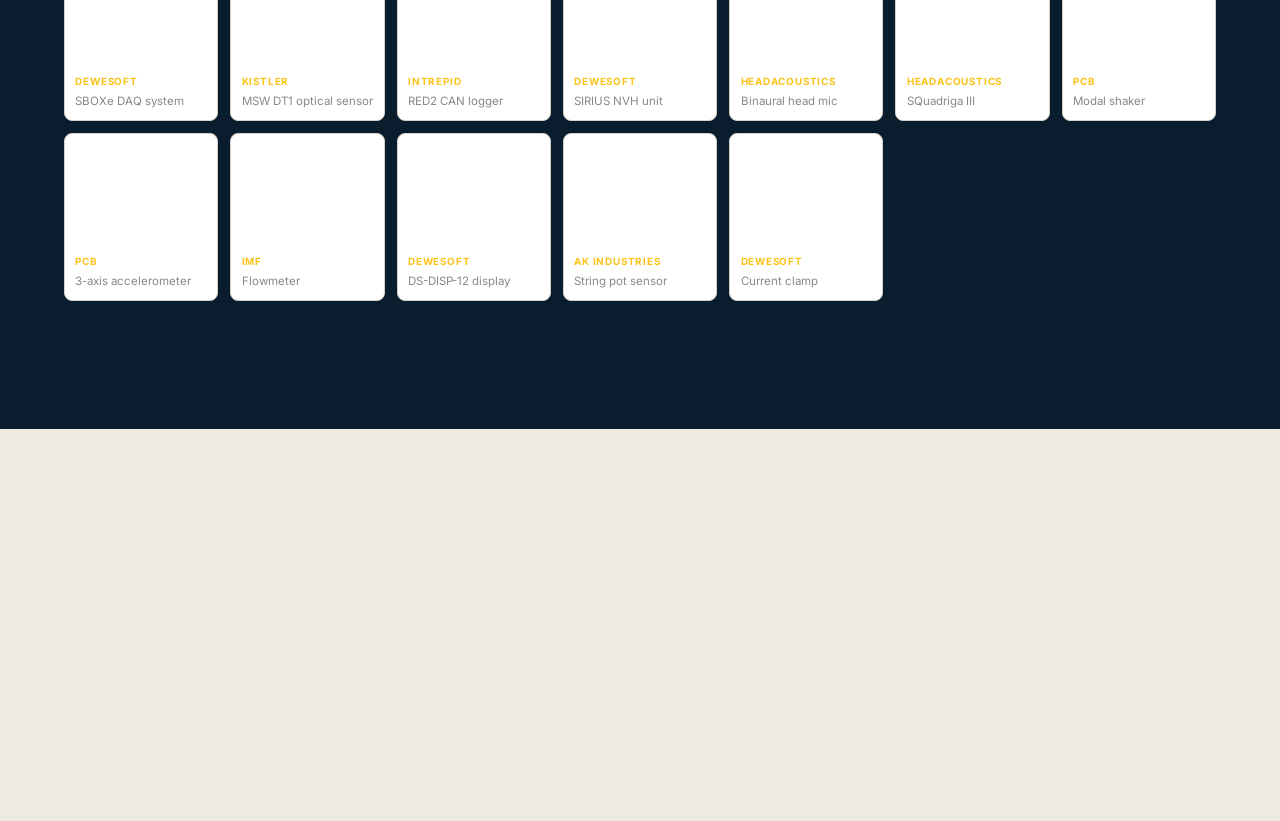
==== commit 95e99ea2: "Take vehicles/battery offline until insured: redirect to engineering - vehicles.html and battery.htm" ====
--- a/battery.html
+++ b/battery.html
@@ -2,459 +2,12 @@
 <html lang="en">
 <head>
   <meta charset="UTF-8">
-  <meta name="viewport" content="width=device-width, initial-scale=1.0">
-  <title>Battery Solutions | EVT Tech Ltd</title>
-  <meta name="description" content="~3.5 MWhr of genuine Volta battery module stock. OEM diagnostic capability for second-life, replacement supply and battery system consultancy.">
-  <meta property="og:title" content="Battery Solutions | EVT Tech Ltd">
-  <meta property="og:type" content="website">
-  <link rel="canonical" href="https://evttech.co.uk/battery.html">
-  <link rel="preconnect" href="https://fonts.googleapis.com">
-  <link rel="preconnect" href="https://fonts.gstatic.com" crossorigin>
-  <link href="https://fonts.googleapis.com/css2?family=Barlow+Condensed:ital,wght@0,600;0,700;0,800;0,900;1,700&family=Inter:wght@300;400;500;600&display=swap" rel="stylesheet">
-  <link rel="stylesheet" href="css/styles.css">
-  <style>
-    /* Sub-page hero */
-    .hero { min-height: max(62vh, 520px); }
-    .hero-title { font-size: clamp(2.2rem, 5.5vw, 4.5rem); }
-
-    /* Application cards (second-life use cases) */
-    .app-grid {
-      display: grid;
-      grid-template-columns: repeat(auto-fit, minmax(240px, 1fr));
-      gap: 1.5rem;
-      margin-top: 2.5rem;
-    }
-    .app-card {
-      background: var(--navy);
-      border: 1px solid rgba(255,255,255,0.08);
-      border-radius: 12px;
-      padding: 1.75rem;
-      display: flex;
-      flex-direction: column;
-      gap: 0.5rem;
-    }
-    .app-card-tag {
-      font-size: 0.65rem;
-      font-weight: 700;
-      letter-spacing: 0.16em;
-      text-transform: uppercase;
-      color: var(--gold);
-    }
-    .app-card-title {
-      font-family: var(--font-display);
-      font-size: 1.3rem;
-      font-weight: 800;
-      color: var(--white);
-      line-height: 1.15;
-    }
-    .app-card-desc {
-      font-size: 0.875rem;
-      color: rgba(245,243,240,0.55);
-      line-height: 1.65;
-    }
-
-    /* Transparent render section */
-    .bat-render-section {
-      background: var(--snow);
-      padding: 5rem 0;
-    }
-    .bat-render-grid {
-      display: grid;
-      grid-template-columns: 1fr 1fr;
-      gap: 4rem;
-      align-items: center;
-    }
-    .bat-render-img {
-      display: block;
-      width: 100%;
-      height: auto;
-      border-radius: 12px;
-    }
-    .bat-render-content { display: flex; flex-direction: column; gap: 1.25rem; }
-    @media (max-width: 900px) {
-      .bat-render-grid { grid-template-columns: 1fr; gap: 2.5rem; }
-    }
-    /* Stock detail stats */
-    .stock-stats { display: grid; grid-template-columns: repeat(auto-fit, minmax(200px, 1fr)); gap: 1.25rem; margin-top: 2.5rem; }
-    .stock-stat { background: var(--navy-mid); border: 1px solid rgba(255,255,255,0.08); border-radius: 12px; padding: 1.5rem 1.75rem; }
-    .stock-stat-num { font-family: var(--font-display); font-size: 2.25rem; font-weight: 900; color: var(--gold); line-height: 1; }
-    .stock-stat-label { font-size: 0.72rem; font-weight: 700; text-transform: uppercase; letter-spacing: 0.1em; color: rgba(245,243,240,0.45); margin-top: 0.4rem; }
-    .stock-stat-detail { font-size: 0.82rem; color: rgba(245,243,240,0.55); margin-top: 0.5rem; line-height: 1.55; }
-    /* Diagnostics two-col */
-    .diag-cols { display: grid; grid-template-columns: 1fr 1fr; gap: 1.5rem; margin-top: 1.75rem; }
-    .diag-group { border: 1px solid var(--border-sand); border-radius: 12px; padding: 1.5rem 1.75rem; background: var(--white); }
-    .diag-group-h { font-size: 0.7rem; font-weight: 700; text-transform: uppercase; letter-spacing: 0.12em; color: var(--gold-dark); margin-bottom: 0.85rem; }
-    .diag-group ul { list-style: none; padding: 0; margin: 0; display: flex; flex-direction: column; gap: 0.5rem; }
-    .diag-group ul li { font-size: 0.875rem; color: var(--mid); line-height: 1.5; padding-left: 1.1rem; position: relative; }
-    .diag-group ul li::before { content: ''; position: absolute; left: 0; top: 0.56em; width: 4px; height: 4px; border-radius: 50%; background: var(--gold-dark); }
-    /* Why EVT Tech battery */
-    .why-bat-grid { display: grid; grid-template-columns: repeat(auto-fit, minmax(220px, 1fr)); gap: 1.25rem; margin-top: 2.5rem; }
-    .why-bat-card { border: 1px solid rgba(255,255,255,0.08); border-radius: 12px; padding: 1.5rem; }
-    .why-bat-icon { font-size: 1.75rem; margin-bottom: 0.5rem; }
-    .why-bat-title { font-family: var(--font-display); font-size: 1.1rem; font-weight: 800; color: var(--white); margin-bottom: 0.4rem; }
-    .why-bat-desc { font-size: 0.875rem; color: rgba(245,243,240,0.5); line-height: 1.65; }
-    @media (max-width: 640px) { .diag-cols { grid-template-columns: 1fr; } }
-  </style>
+  <meta http-equiv="refresh" content="0; url=engineering.html">
+  <link rel="canonical" href="https://evttech.co.uk/engineering.html">
+  <meta name="robots" content="noindex">
+  <title>EVT Tech Ltd</title>
 </head>
 <body>
-
-  <!-- NAVIGATION -->
-  <nav class="nav" id="nav" role="navigation" aria-label="Main navigation">
-    <div class="nav-inner">
-      <a href="index.html" class="nav-logo" aria-label="EVT Tech Ltd home">
-        <span class="logo-evt">EVT</span><span class="logo-tech">TECH</span><span class="logo-ltd">LTD</span>
-      </a>
-      <ul class="nav-links" id="navLinks" role="menubar">
-        <li role="none"><a href="vehicles.html" role="menuitem">Vehicles</a></li>
-        <li role="none"><a href="engineering.html" role="menuitem">Engineering</a></li>
-        <li role="none"><a href="battery.html" role="menuitem" aria-current="page">Battery</a></li>
-        <li role="none"><a href="#contact" class="nav-cta" role="menuitem">Contact Us</a></li>
-      </ul>
-      <button class="nav-toggle" id="navToggle" aria-label="Toggle navigation menu" aria-expanded="false" aria-controls="navLinks">
-        <span></span><span></span><span></span>
-      </button>
-    </div>
-  </nav>
-
-  <!-- HERO -->
-  <section class="hero" id="top" aria-label="Battery solutions">
-    <div class="hero-media" aria-hidden="true">
-      <img src="img/Battery_Packs.jpg" alt="" class="hero-img">
-      <div class="hero-overlay"></div>
-    </div>
-    <div class="hero-content">
-      <div class="container">
-        <p class="hero-eyebrow">Genuine Volta battery stock</p>
-        <h1 class="hero-title">
-          ~3.5 MWhr.<br>
-          Ready<br>
-          now.
-        </h1>
-        <p class="hero-sub">OEM battery modules with full diagnostic capability. Available for second-life, replacement and system integration.</p>
-        <div class="hero-actions">
-          <a href="#contact" class="arrow-link arrow-link--hero">
-            <span class="arrow-link-label">Discuss your requirements</span>
-            <span class="arrow-circ" aria-hidden="true">&#8594;</span>
-          </a>
-          <a href="#solutions" class="arrow-link arrow-link--hero arrow-link--ghost">
-            <span class="arrow-link-label">What we offer</span>
-            <span class="arrow-circ" aria-hidden="true">&#8594;</span>
-          </a>
-        </div>
-      </div>
-    </div>
-    <div class="hero-bar" aria-label="Key figures">
-      <div class="container">
-        <dl class="hero-stats">
-          <div class="hstat"><dt class="hstat-label">In stock</dt><dd class="hstat-value">~3.5 MWhr</dd></div>
-          <div class="hstat"><dt class="hstat-label">Module type</dt><dd class="hstat-value">Volta OEM</dd></div>
-          <div class="hstat"><dt class="hstat-label">Diagnostics</dt><dd class="hstat-value">Full OEM</dd></div>
-          <div class="hstat"><dt class="hstat-label">Applications</dt><dd class="hstat-value">EV &amp; ESS</dd></div>
-        </dl>
-      </div>
-    </div>
-  </section>
-
-  <!-- HEADLINE STAT -->
-  <section class="bat-section" id="solutions" aria-label="Battery stock">
-    <div class="container">
-      <div class="bat-grid">
-
-        <div class="bat-stat fade-up" aria-label="3.5 MWhr stock">
-          <span class="bat-num">~3.5</span>
-          <span class="bat-unit">MWhr</span>
-          <span class="bat-sub">in stock</span>
-        </div>
-
-        <div class="bat-content fade-up" style="--delay:0.15s">
-          <span class="tag tag--light">Battery Solutions</span>
-          <h2 class="display-h display-h--light">Genuine Volta battery modules. OEM provenance. Ready to deploy.</h2>
-          <p class="bat-desc">EVT Tech acquired 39 Volta Zero trucks from the UK operation. Seventeen were carefully dismantled by our engineering team, yielding a significant stock of genuine Volta battery modules with full OEM traceability. This isn&rsquo;t salvage &mdash; it&rsquo;s a controlled disassembly carried out by the engineers who designed and validated the original vehicle. No third party can offer this level of provenance or technical depth.</p>
-
-          <div class="bat-features">
-            <div class="bat-feat">
-              <span class="bat-feat-title">OEM diagnostics</span>
-              <span class="bat-feat-desc">Full state-of-health assessment using genuine diagnostic tools</span>
-            </div>
-            <div class="bat-feat">
-              <span class="bat-feat-title">Second-life applications</span>
-              <span class="bat-feat-desc">ESS integration, stationary storage and grid-balancing</span>
-            </div>
-            <div class="bat-feat">
-              <span class="bat-feat-title">Replacement supply</span>
-              <span class="bat-feat-desc">For operational Volta Zero fleets needing genuine modules</span>
-            </div>
-          </div>
-
-          <a href="#contact" class="arrow-link arrow-link--light">
-            <span class="arrow-link-label">Talk to us about battery supply</span>
-            <span class="arrow-circ" aria-hidden="true">&#8594;</span>
-          </a>
-        </div>
-
-      </div>
-    </div>
-  </section>
-
-  <!-- APPLICATION AREAS -->
-  <section class="intro-section" aria-label="Application areas">
-    <div class="container">
-      <div class="intro-grid">
-        <div class="intro-left fade-up">
-          <span class="tag">Use cases</span>
-          <h2 class="display-h">From fleet replacement to stationary storage.</h2>
-        </div>
-        <div class="intro-right fade-up" style="--delay:0.15s">
-          <p>Genuine Volta battery modules have broad applications beyond their original vehicle use. With our OEM diagnostic tools we can assess the state-of-health of every module and match them to the right application &mdash; whether that&rsquo;s back into service in a Volta Zero or into a second-life energy storage system.</p>
-          <div class="app-grid">
-            <div class="app-card">
-              <span class="app-card-tag">Fleet</span>
-              <span class="app-card-title">Replacement Supply</span>
-              <span class="app-card-desc">Genuine OEM modules for operators running Volta Zero trucks. Full vehicle diagnostic support included.</span>
-            </div>
-            <div class="app-card">
-              <span class="app-card-tag">Stationary</span>
-              <span class="app-card-title">Energy Storage</span>
-              <span class="app-card-desc">Second-life integration for ESS, peak-shaving, renewable storage or grid-balancing applications.</span>
-            </div>
-            <div class="app-card">
-              <span class="app-card-tag">Industrial</span>
-              <span class="app-card-title">System Consultancy</span>
-              <span class="app-card-desc">BMS integration, thermal management, safety compliance and system design support for custom battery applications.</span>
-            </div>
-            <div class="app-card">
-              <span class="app-card-tag">Assessment</span>
-              <span class="app-card-title">SoH &amp; Remarketing</span>
-              <span class="app-card-desc">Independent state-of-health assessment and module qualification for fleets evaluating remaining value. Full test reports provided.</span>
-            </div>
-            <div class="app-card">
-              <span class="app-card-tag">Off-grid</span>
-              <span class="app-card-title">Remote &amp; Off-grid Power</span>
-              <span class="app-card-desc">Backup power, temporary site power and event energy supply. High-capacity modules with full HV safety and integration support from our engineering team.</span>
-            </div>
-          </div>
-        </div>
-      </div>
-    </div>
-  </section>
-
-  <!-- OEM RENDER SECTION -->
-  <section class="bat-render-section" aria-label="Volta Zero platform">
-    <div class="container">
-      <div class="bat-render-grid">
-        <div class="fade-up">
-          <img src="img/Volta_transparent.jpg"
-               alt="Volta Zero transparent render showing chassis and battery architecture"
-               class="bat-render-img">
-        </div>
-        <div class="bat-render-content fade-up" style="--delay:0.2s">
-          <span class="tag">Platform knowledge</span>
-          <h2 class="display-h">Deep knowledge of every cell in the pack.</h2>
-          <p>The Volta Zero battery system was a core part of the vehicle development programme our team led. We understand the architecture, the thermal management strategy, the BMS logic and the degradation behaviour &mdash; at a level that only the original engineering team can.</p>
-          <p>This makes us uniquely positioned to assess, certify and redeploy these modules safely and confidently for any application.</p>
-          <a href="#contact" class="arrow-link">
-            <span class="arrow-link-label">Speak to our battery team</span>
-            <span class="arrow-circ" aria-hidden="true">&#8594;</span>
-          </a>
-        </div>
-      </div>
-    </div>
-  </section>
-
-  <!-- STOCK DETAIL -->
-  <section class="bat-section" aria-label="Battery stock detail">
-    <div class="container">
-      <span class="tag tag--light" style="display:inline-block;margin-bottom:1.5rem;">Stock detail</span>
-      <h2 class="display-h display-h--light" style="max-width:600px;">What we hold in stock.</h2>
-      <p class="bat-desc" style="max-width:680px;margin-top:0.75rem;">All modules were recovered directly from 17 Volta Zero trucks dismantled by our own engineering team. Both battery variants from the Volta Zero programme are represented. All stock is held at our Horiba MIRA facility.</p>
-      <div class="stock-stats fade-up">
-        <div class="stock-stat">
-          <div class="stock-stat-num">~3.5</div>
-          <div class="stock-stat-label">MWhr Total Capacity</div>
-          <div class="stock-stat-detail">Combined module inventory across both battery variants</div>
-        </div>
-        <div class="stock-stat">
-          <div class="stock-stat-num">164</div>
-          <div class="stock-stat-label">kWh &mdash; Standard Range</div>
-          <div class="stock-stat-detail">Gross capacity (150 kWh usable). Original fitment for the Volta Zero Standard Range</div>
-        </div>
-        <div class="stock-stat">
-          <div class="stock-stat-num">246</div>
-          <div class="stock-stat-label">kWh &mdash; Long Range</div>
-          <div class="stock-stat-detail">Gross capacity (225 kWh usable). Long Range variant providing up to 280 km on a single charge</div>
-        </div>
-        <div class="stock-stat">
-          <div class="stock-stat-num">100%</div>
-          <div class="stock-stat-label">OEM Provenance</div>
-          <div class="stock-stat-detail">All modules sourced directly from the original Volta Trucks UK programme &mdash; not third-party salvage</div>
-        </div>
-      </div>
-      <p style="margin-top:1.5rem;font-size:0.82rem;color:rgba(245,243,240,0.4);">All modules held at Horiba MIRA, Nuneaton. Contact us for current stock levels, state of health figures and pricing. Stock subject to availability.</p>
-    </div>
-  </section>
-
-  <!-- OEM DIAGNOSTICS -->
-  <section class="eng-section" aria-label="OEM diagnostic capability">
-    <div class="container">
-      <div class="intro-grid">
-        <div class="intro-left fade-up">
-          <span class="tag">Diagnostic capability</span>
-          <h2 class="display-h">OEM-level battery diagnostics.</h2>
-          <p>Our MIRA workshop is equipped with the original Volta OEM diagnostic tooling. We assess modules to the same standard as the factory &mdash; not generic EV test equipment.</p>
-        </div>
-        <div class="intro-right fade-up" style="--delay:0.15s">
-          <div class="diag-cols">
-            <div class="diag-group">
-              <p class="diag-group-h">Assessment &amp; Qualification</p>
-              <ul>
-                <li>State of health (SoH) assessment</li>
-                <li>Cell-level voltage and capacity analysis</li>
-                <li>Module qualification against OEM thresholds</li>
-                <li>Capacity testing &mdash; usable vs gross</li>
-                <li>Internal resistance and impedance measurement</li>
-                <li>Charge / discharge cycle profiling</li>
-              </ul>
-            </div>
-            <div class="diag-group">
-              <p class="diag-group-h">Systems &amp; Data</p>
-              <ul>
-                <li>BMS data interrogation and fault history review</li>
-                <li>CAN bus diagnostic data capture</li>
-                <li>Thermal performance and cooling system review</li>
-                <li>Module balance and cell group analysis</li>
-                <li>Full written test report with results</li>
-                <li>OEM tooling &mdash; not generic EV scan tools</li>
-              </ul>
-            </div>
-          </div>
-        </div>
-      </div>
-    </div>
-  </section>
-
-  <!-- WHY EVT TECH -->
-  <section class="truck-section" aria-label="Why EVT Tech for battery">
-    <div class="container">
-      <div class="fade-up">
-        <span class="tag tag--light">Why EVT Tech</span>
-        <h2 class="display-h display-h--light" style="max-width:600px;margin-top:0.5rem;">The team that built the vehicle.</h2>
-        <p class="truck-intro">No other supplier can offer this combination of genuine OEM stock, purpose-built diagnostic tooling and deep programme knowledge.</p>
-      </div>
-      <div class="why-bat-grid fade-up" style="--delay:0.15s">
-        <div class="why-bat-card">
-          <div class="why-bat-icon" aria-hidden="true">&#127981;</div>
-          <div class="why-bat-title">OEM Provenance</div>
-          <p class="why-bat-desc">Our modules were acquired directly from Volta Trucks UK &mdash; not sourced through dismantlers or secondary markets. You know exactly what you&rsquo;re getting.</p>
-        </div>
-        <div class="why-bat-card">
-          <div class="why-bat-icon" aria-hidden="true">&#128203;</div>
-          <div class="why-bat-title">Full Traceability</div>
-          <p class="why-bat-desc">Each module retains its original identity and history from the Volta programme. Module-level traceability documentation available for due diligence or warranty requirements.</p>
-        </div>
-        <div class="why-bat-card">
-          <div class="why-bat-icon" aria-hidden="true">&#127937;</div>
-          <div class="why-bat-title">MIRA Workshop</div>
-          <p class="why-bat-desc">All assessment and storage at Horiba MIRA &mdash; one of the UK&rsquo;s leading automotive engineering facilities. A controlled environment for handling high-voltage battery systems safely.</p>
-        </div>
-        <div class="why-bat-card">
-          <div class="why-bat-icon" aria-hidden="true">&#128295;</div>
-          <div class="why-bat-title">Programme Knowledge</div>
-          <p class="why-bat-desc">The EVT Tech team includes former Volta Trucks engineers who worked on these battery systems from design through to production. That knowledge is not available anywhere else.</p>
-        </div>
-      </div>
-    </div>
-  </section>
-
-  <!-- ALSO FROM EVT TECH -->
-  <section class="intro-section" aria-label="Also from EVT Tech">
-    <div class="container">
-      <div class="fade-up" style="text-align:center;margin-bottom:2.5rem;">
-        <span class="tag">Also from EVT Tech</span>
-        <h2 class="display-h" style="margin-top:0.5rem;">More than batteries.</h2>
-      </div>
-      <div style="display:grid;grid-template-columns:1fr 1fr;gap:1.5rem;" class="fade-up">
-        <a href="vehicles.html" style="text-decoration:none;">
-          <div style="position:relative;overflow:hidden;border-radius:12px;min-height:260px;display:flex;flex-direction:column;justify-content:flex-end;">
-            <img src="img/volta-front.jpg" alt="Volta Zero truck" style="position:absolute;inset:0;width:100%;height:100%;object-fit:cover;">
-            <div style="position:absolute;inset:0;background:linear-gradient(to top,rgba(8,16,36,0.93) 0%,rgba(8,16,36,0.3) 100%);"></div>
-            <div style="position:relative;padding:1.75rem;">
-              <span style="font-size:0.65rem;font-weight:700;letter-spacing:0.16em;text-transform:uppercase;color:var(--gold);display:block;margin-bottom:0.5rem;">Vehicles</span>
-              <span style="font-family:var(--font-display);font-size:1.5rem;font-weight:800;color:var(--white);line-height:1.1;display:block;margin-bottom:0.5rem;">Volta Zero trucks for sale, lease &amp; rental.</span>
-              <span style="font-size:0.875rem;color:rgba(245,243,240,0.6);display:block;margin-bottom:1rem;">20 trucks in our fleet. 7 registered and ready to drive away. Full OEM support from Horiba MIRA.</span>
-              <span class="arrow-link"><span class="arrow-link-label">View vehicles</span><span class="arrow-circ" aria-hidden="true">&#8594;</span></span>
-            </div>
-          </div>
-        </a>
-        <a href="engineering.html" style="text-decoration:none;">
-          <div style="position:relative;overflow:hidden;border-radius:12px;min-height:260px;display:flex;flex-direction:column;justify-content:flex-end;">
-            <img src="img/engineering.jpg" alt="Automotive engineering at Horiba MIRA" style="position:absolute;inset:0;width:100%;height:100%;object-fit:cover;">
-            <div style="position:absolute;inset:0;background:linear-gradient(to top,rgba(8,16,36,0.93) 0%,rgba(8,16,36,0.3) 100%);"></div>
-            <div style="position:relative;padding:1.75rem;">
-              <span style="font-size:0.65rem;font-weight:700;letter-spacing:0.16em;text-transform:uppercase;color:var(--gold);display:block;margin-bottom:0.5rem;">Engineering</span>
-              <span style="font-family:var(--font-display);font-size:1.5rem;font-weight:800;color:var(--white);line-height:1.1;display:block;margin-bottom:0.5rem;">World-class vehicle testing &amp; development.</span>
-              <span style="font-size:0.875rem;color:rgba(245,243,240,0.6);display:block;margin-bottom:1rem;">Full-spectrum consultancy at Horiba MIRA. RLDA, NVH, durability, EV powertrain, HIL &mdash; with owned instrumentation.</span>
-              <span class="arrow-link"><span class="arrow-link-label">View capabilities</span><span class="arrow-circ" aria-hidden="true">&#8594;</span></span>
-            </div>
-          </div>
-        </a>
-      </div>
-    </div>
-  </section>
-
-  <!-- CONTACT -->
-  <section class="contact-section" id="contact" aria-label="Contact">
-    <div class="container">
-      <div class="contact-grid">
-        <div class="contact-left fade-up">
-          <span class="tag tag--light">Get in touch</span>
-          <h2 class="display-h display-h--light">Interested in our battery stock?</h2>
-          <p class="contact-sub">Whether you need replacement modules for an operational fleet, are evaluating a second-life project, or want to discuss a full battery system integration &mdash; get in touch and we&rsquo;ll discuss what&rsquo;s possible.</p>
-        </div>
-        <div class="contact-right fade-up" style="--delay:0.15s">
-          <div class="contact-details">
-            <div class="cdetail">
-              <span class="cdetail-label">Location</span>
-              <span class="cdetail-value">Horiba MIRA, Nuneaton<br>CV10 0TU, UK</span>
-            </div>
-            <div class="cdetail">
-              <span class="cdetail-label">Email</span>
-              <a href="mailto:info@evttech.co.uk" class="cdetail-value cdetail-link">info@evttech.co.uk</a>
-            </div>
-            <div class="cdetail">
-              <span class="cdetail-label">Web</span>
-              <a href="https://evttech.co.uk" class="cdetail-value cdetail-link">evttech.co.uk</a>
-            </div>
-          </div>
-          <a href="mailto:info@evttech.co.uk" class="btn-outline">
-            Send us an email
-            <span class="arrow-circ" aria-hidden="true">&#8594;</span>
-          </a>
-        </div>
-      </div>
-    </div>
-  </section>
-
-  <!-- FOOTER -->
-  <footer class="footer" role="contentinfo">
-    <div class="container">
-      <div class="footer-top">
-        <a href="index.html" class="nav-logo footer-brand" aria-label="EVT Tech Ltd home">
-          <span class="logo-evt">EVT</span><span class="logo-tech">TECH</span><span class="logo-ltd">LTD</span>
-        </a>
-        <nav class="footer-nav" aria-label="Footer navigation">
-          <a href="vehicles.html">Vehicles</a>
-          <a href="engineering.html">Engineering</a>
-          <a href="battery.html">Battery Solutions</a>
-          <a href="#contact">Contact</a>
-        </nav>
-      </div>
-      <div class="footer-bottom">
-        <p class="footer-addr">Horiba MIRA &middot; Nuneaton &middot; CV10 0TU &middot; United Kingdom</p>
-        <p class="footer-copy">&copy; 2026 EVT Tech Ltd. All rights reserved.</p>
-      </div>
-    </div>
-  </footer>
-
-  <script src="js/main.js"></script>
+  <p>Redirecting… <a href="engineering.html">click here if not redirected</a>.</p>
 </body>
 </html>
